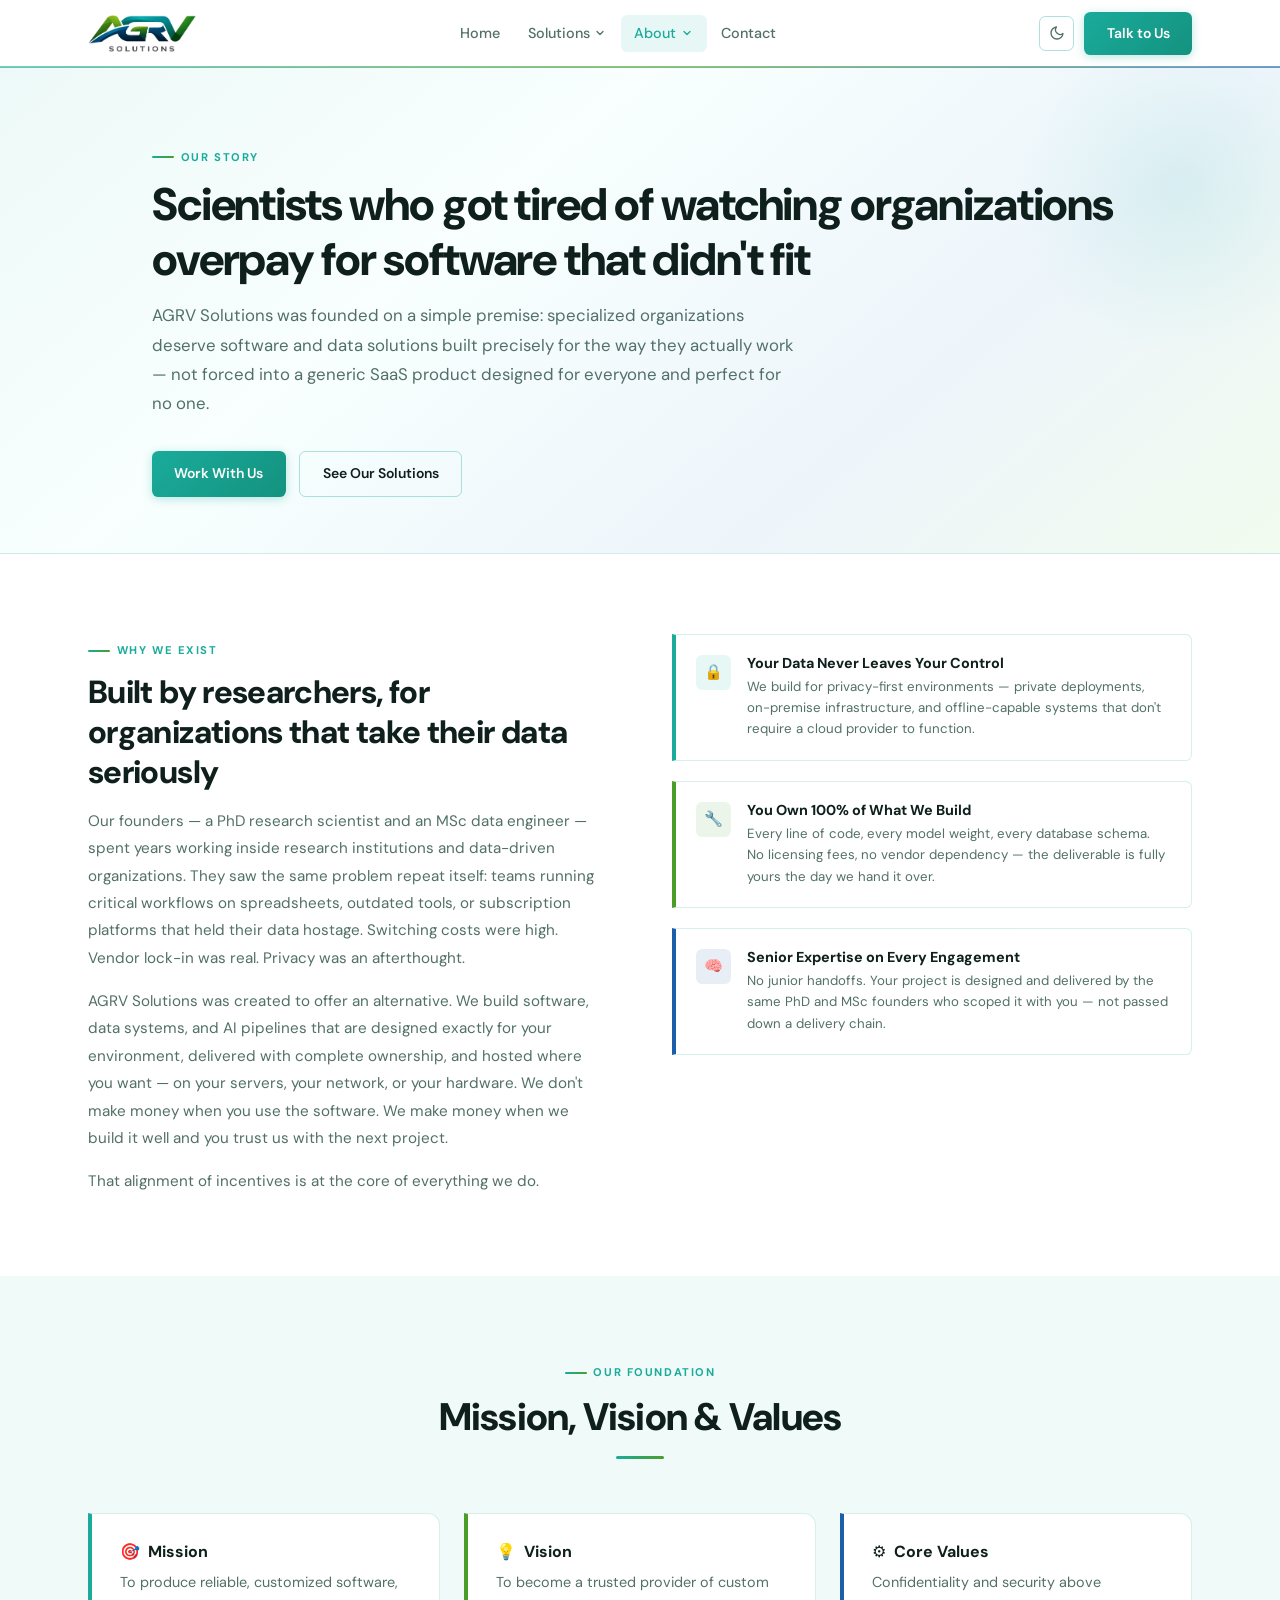
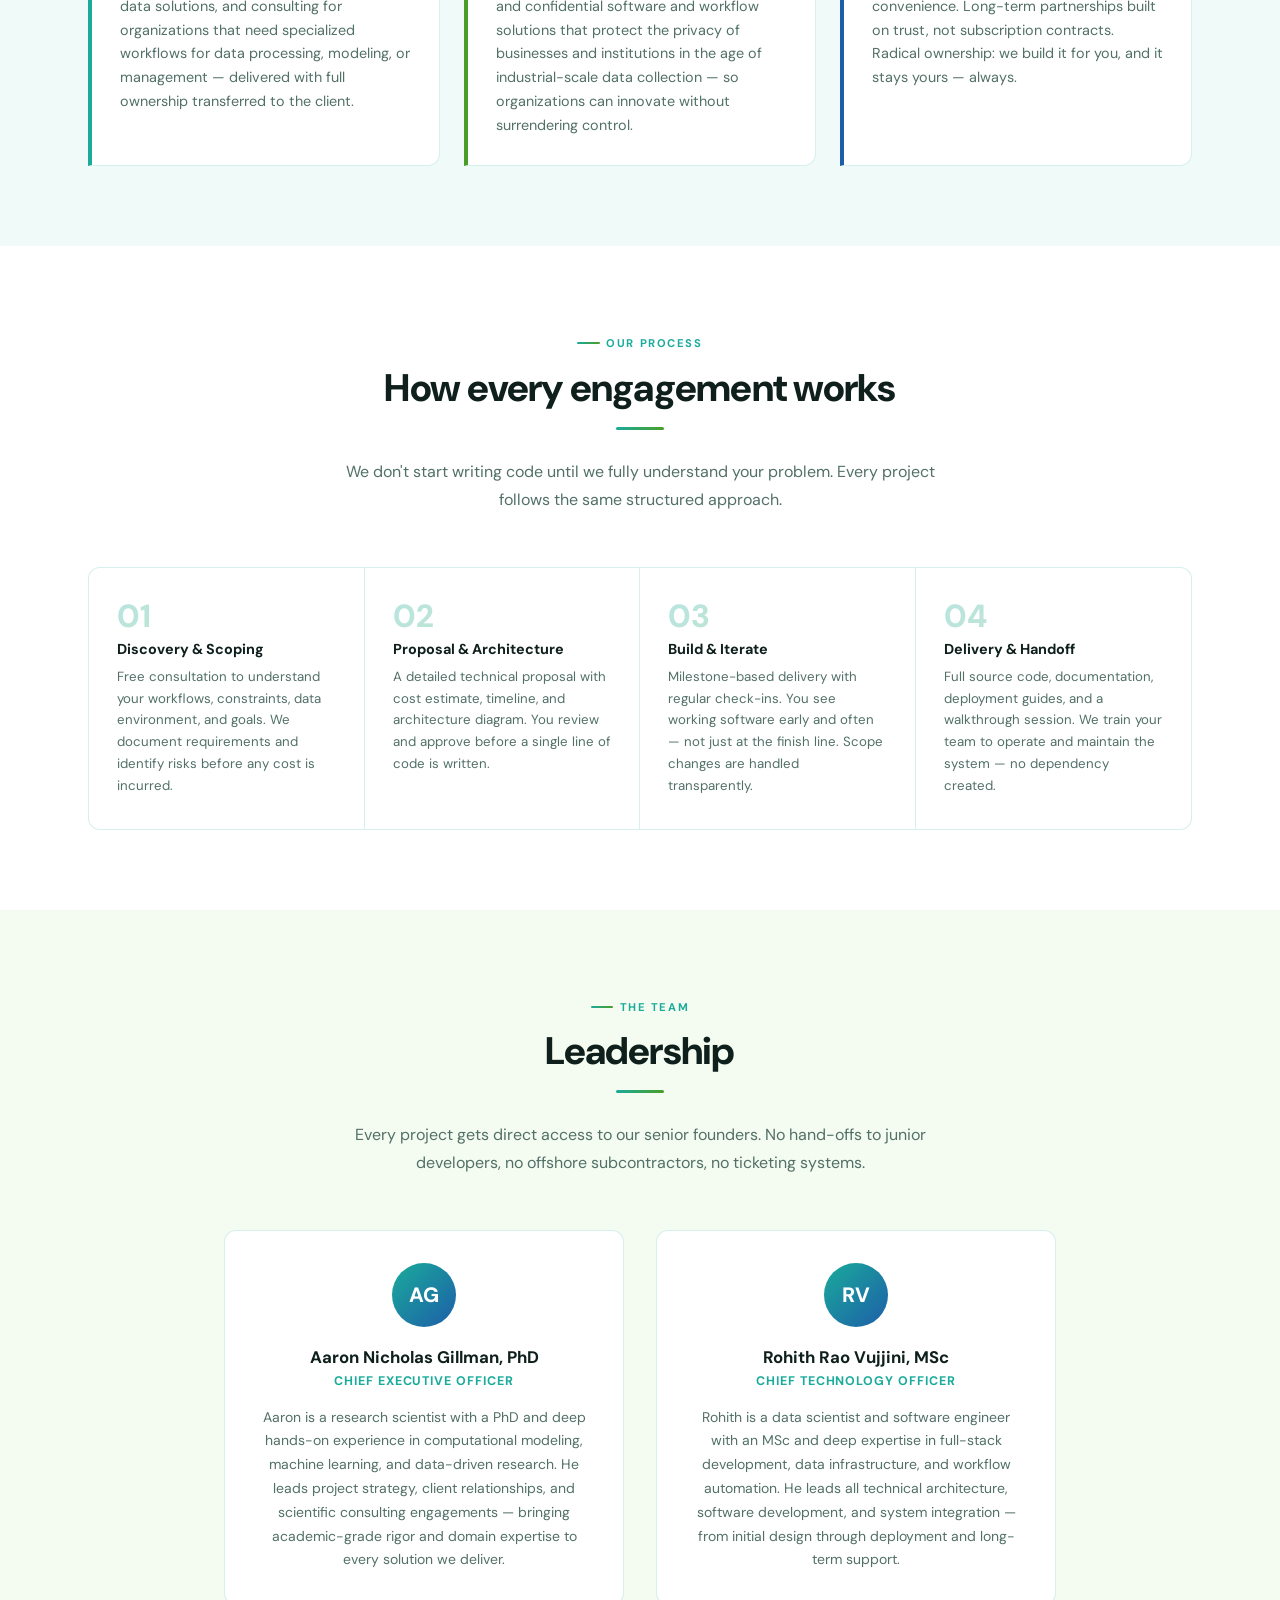
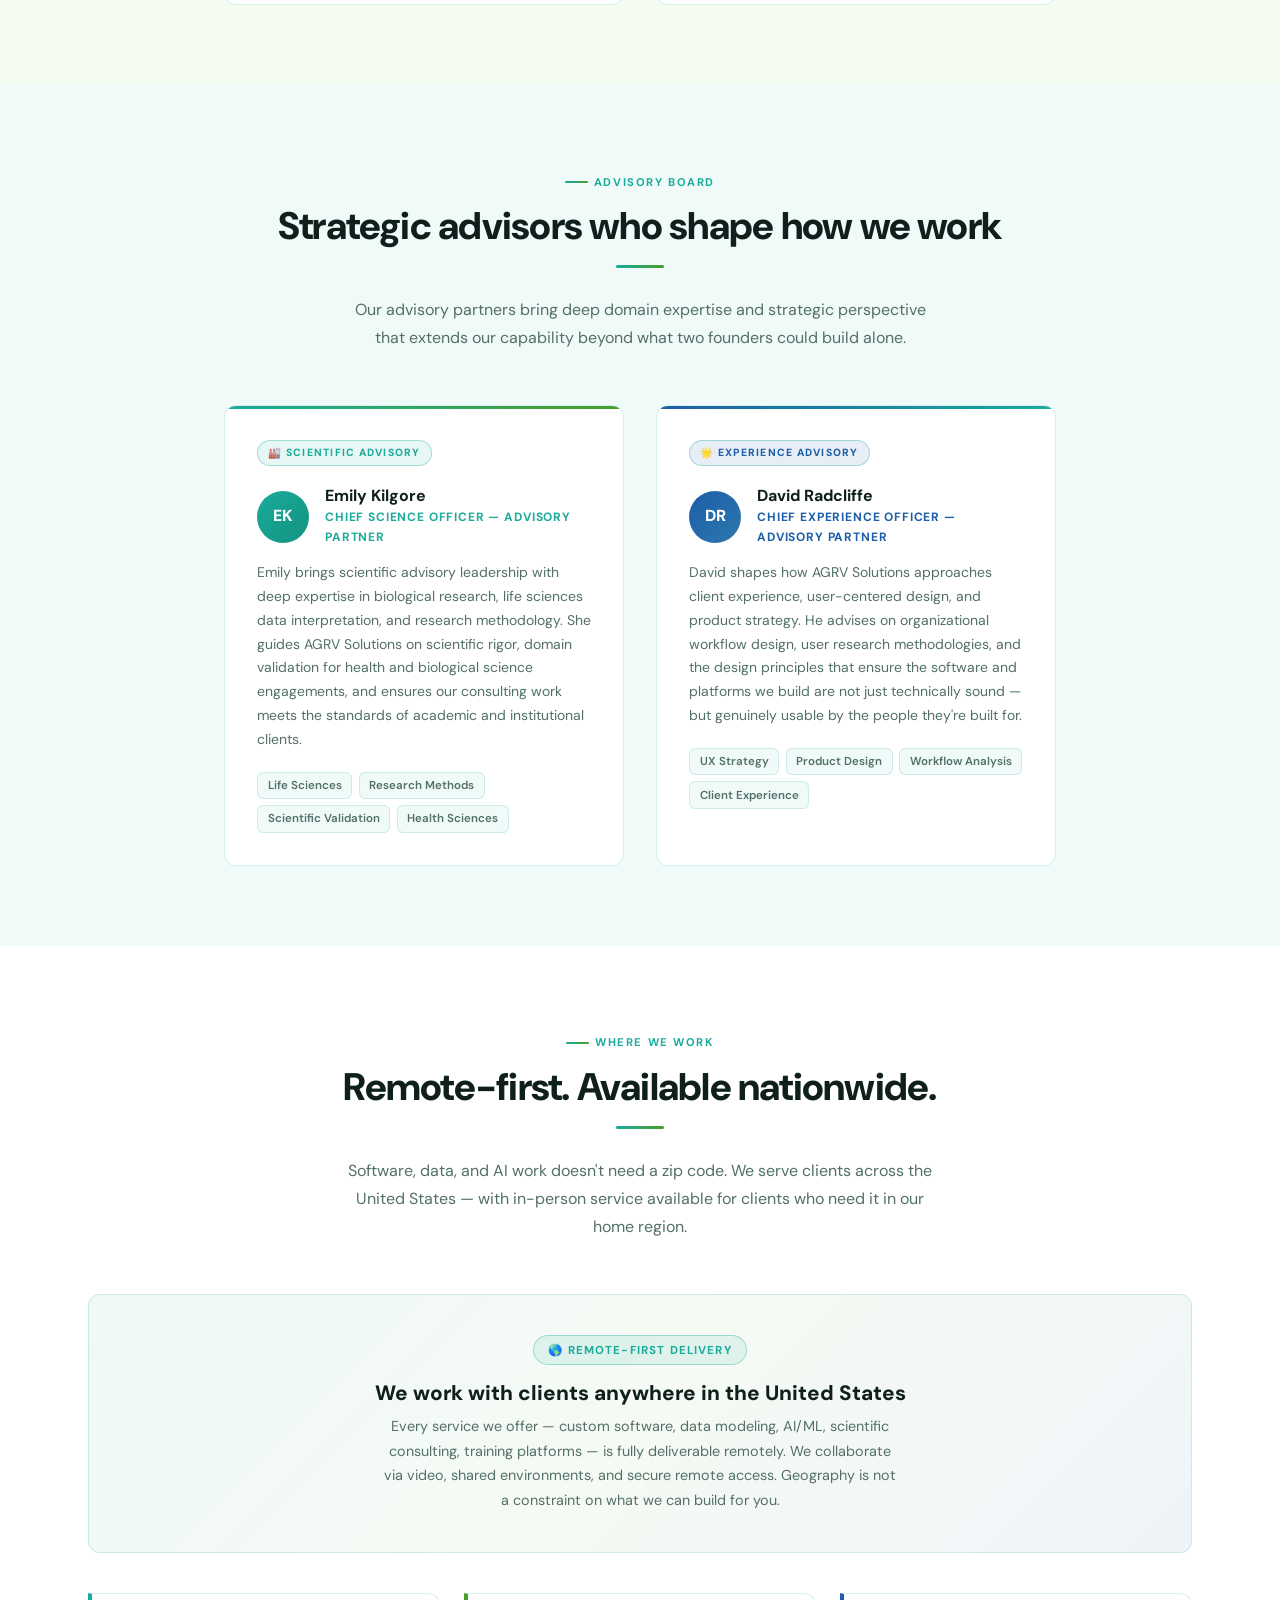
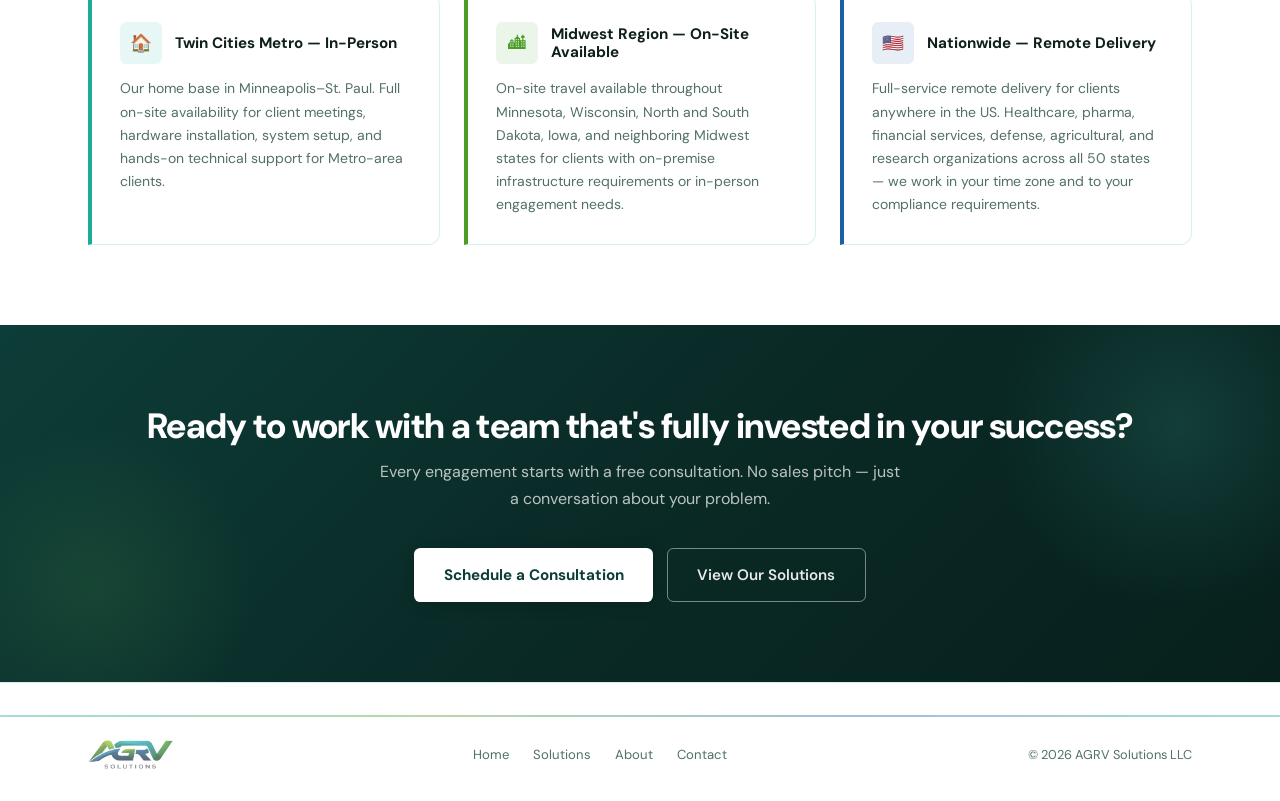
==== about.html @ 6112d377 "version 1.0" ====
<!DOCTYPE html>
<html lang="en">
<head>
  <meta charset="UTF-8">
  <meta name="viewport" content="width=device-width, initial-scale=1.0">
  <title>About — AGRV Solutions</title>
  <meta name="description" content="AGRV Solutions is a remote-first technology firm founded by a PhD scientist and MSc engineer, delivering custom software, data, and AI solutions to organizations nationwide.">
  <link rel="canonical" href="https://agrvsolutions.com/about.html">
  <link rel="icon" type="image/png" sizes="32x32" href="images/favicons/favicon-32.png">
  <link rel="icon" type="image/png" sizes="16x16" href="images/favicons/favicon-16.png">
  <link rel="apple-touch-icon" sizes="180x180" href="images/favicons/apple-touch-icon.png">
  <meta property="og:type" content="website">
  <meta property="og:title" content="About — AGRV Solutions">
  <meta property="og:description" content="Founded by two scientists in Minnesota, AGRV Solutions delivers custom, confidential software and data platforms.">
  <meta property="og:url" content="https://agrvsolutions.com/about.html">
  <meta property="og:image" content="https://agrvsolutions.com/images/logo.png">
  <link rel="stylesheet" href="styles.css">
  <link rel="preconnect" href="https://fonts.googleapis.com">
  <link rel="preconnect" href="https://fonts.gstatic.com" crossorigin>
  <link href="https://fonts.googleapis.com/css2?family=DM+Sans:ital,opsz,wght@0,9..40,400;0,9..40,600;0,9..40,700;0,9..40,800&display=swap" rel="stylesheet">
  <script>(function(){var t=localStorage.getItem('agrv-theme');if(t==='dark')document.documentElement.setAttribute('data-theme','dark');})();</script>
  <script async src="https://www.googletagmanager.com/gtag/js?id=G-RC9H5XK34E"></script>
  <script>window.dataLayer=window.dataLayer||[];function gtag(){dataLayer.push(arguments);}gtag('js',new Date());gtag('config','G-RC9H5XK34E');</script>
</head>
<body>
<div class="page-wrap">

  <nav class="site-nav">
    <div class="nav-inner">
      <a class="nav-logo" href="index.html"><img src="images/logo.png" alt="AGRV Solutions"></a>
      <ul class="nav-links" id="navLinks" role="list">
        <li><a href="index.html">Home</a></li>
        <li class="has-dropdown">
          <a href="services.html">Solutions <svg class="nav-chevron" viewBox="0 0 24 24"><polyline points="6 9 12 15 18 9"/></svg></a>
          <ul class="nav-dropdown" role="list">
            <li><a href="services/custom-software.html"><span class="dropdown-icon">&#128187;</span>Custom Software</a></li>
            <li><a href="services/data-modeling.html"><span class="dropdown-icon green">&#128202;</span>Data Modeling &amp; Analytics</a></li>
            <li><a href="services/data-infrastructure.html"><span class="dropdown-icon blue">&#128274;</span>Data Infrastructure</a></li>
            <li><a href="services/consulting.html"><span class="dropdown-icon">&#128172;</span>Scientific Consulting</a></li>
            <li><a href="services/ai-ml.html"><span class="dropdown-icon green">&#129302;</span>AI &amp; Machine Learning</a></li>
            <li><a href="services/training-platforms.html"><span class="dropdown-icon blue">&#127891;</span>Training &amp; Education Platforms</a></li>
            <li><a href="services/maintenance.html"><span class="dropdown-icon">&#128295;</span>Maintenance &amp; Support</a></li>
            <div class="nav-dropdown-divider"></div>
            <li><a href="services.html">&#8594; View all solutions</a></li>
          </ul>
        </li>
        <li class="has-dropdown">
          <a href="about.html" class="active">About <svg class="nav-chevron" viewBox="0 0 24 24"><polyline points="6 9 12 15 18 9"/></svg></a>
          <ul class="nav-dropdown" role="list">
            <li><a href="about.html#mission"><span class="dropdown-icon">&#127919;</span>Mission &amp; Values</a></li>
            <li><a href="about.html#team"><span class="dropdown-icon green">&#128101;</span>Our Team</a></li>
            <li><a href="about.html#service-area"><span class="dropdown-icon blue">&#127758;</span>Service Area</a></li>
          </ul>
        </li>
        <li><a href="contact.html">Contact</a></li>
      </ul>
      <div class="nav-right">
        <button class="theme-toggle" id="themeToggle" aria-label="Switch to dark mode">
          <svg class="icon-moon" viewBox="0 0 24 24"><path d="M21 12.79A9 9 0 1 1 11.21 3 7 7 0 0 0 21 12.79z"/></svg>
          <svg class="icon-sun" style="display:none" viewBox="0 0 24 24"><circle cx="12" cy="12" r="5"/><line x1="12" y1="1" x2="12" y2="3"/><line x1="12" y1="21" x2="12" y2="23"/><line x1="4.22" y1="4.22" x2="5.64" y2="5.64"/><line x1="18.36" y1="18.36" x2="19.78" y2="19.78"/><line x1="1" y1="12" x2="3" y2="12"/><line x1="21" y1="12" x2="23" y2="12"/><line x1="4.22" y1="19.78" x2="5.64" y2="18.36"/><line x1="18.36" y1="5.64" x2="19.78" y2="4.22"/></svg>
        </button>
        <a href="contact.html" class="btn btn-primary">Talk to Us</a>
      </div>
      <button class="nav-toggle" id="navToggle" aria-label="Open navigation" aria-expanded="false"><span></span><span></span><span></span></button>
    </div>
  </nav>

  <main>

    <!-- HERO -->
    <div class="page-hero">
      <div class="page-hero-inner">
        <span class="eyebrow">Our Story</span>
        <h1>Scientists who got tired of watching organizations overpay for software that didn't fit</h1>
        <p>AGRV Solutions was founded on a simple premise: specialized organizations deserve software and data solutions built precisely for the way they actually work — not forced into a generic SaaS product designed for everyone and perfect for no one.</p>
        <div class="page-hero-btns">
          <a href="contact.html" class="btn btn-primary">Work With Us</a>
          <a href="services.html" class="btn btn-ghost">See Our Solutions</a>
        </div>
      </div>
    </div>

    <!-- STORY + DIFFERENTIATORS -->
    <section id="mission">
      <div class="container">
        <div class="story-layout">
          <div class="story-text">
            <span class="eyebrow">Why We Exist</span>
            <h2>Built by researchers, for organizations that take their data seriously</h2>
            <p>Our founders — a PhD research scientist and an MSc data engineer — spent years working inside research institutions and data-driven organizations. They saw the same problem repeat itself: teams running critical workflows on spreadsheets, outdated tools, or subscription platforms that held their data hostage. Switching costs were high. Vendor lock-in was real. Privacy was an afterthought.</p>
            <p>AGRV Solutions was created to offer an alternative. We build software, data systems, and AI pipelines that are designed exactly for your environment, delivered with complete ownership, and hosted where you want — on your servers, your network, or your hardware. We don't make money when you use the software. We make money when we build it well and you trust us with the next project.</p>
            <p>That alignment of incentives is at the core of everything we do.</p>
          </div>
          <div class="story-pillars">
            <div class="story-pillar">
              <div class="story-pillar-icon">&#128274;</div>
              <div>
                <h4>Your Data Never Leaves Your Control</h4>
                <p>We build for privacy-first environments — private deployments, on-premise infrastructure, and offline-capable systems that don't require a cloud provider to function.</p>
              </div>
            </div>
            <div class="story-pillar">
              <div class="story-pillar-icon">&#128295;</div>
              <div>
                <h4>You Own 100% of What We Build</h4>
                <p>Every line of code, every model weight, every database schema. No licensing fees, no vendor dependency — the deliverable is fully yours the day we hand it over.</p>
              </div>
            </div>
            <div class="story-pillar">
              <div class="story-pillar-icon">&#129504;</div>
              <div>
                <h4>Senior Expertise on Every Engagement</h4>
                <p>No junior handoffs. Your project is designed and delivered by the same PhD and MSc founders who scoped it with you — not passed down a delivery chain.</p>
              </div>
            </div>
          </div>
        </div>
      </div>
    </section>

    <!-- MISSION / VISION / VALUES -->
    <section class="alt">
      <div class="container">
        <div class="text-center">
          <span class="eyebrow">Our Foundation</span>
          <h2 class="section-title">Mission, Vision &amp; Values</h2>
          <div class="divider"></div>
          <br>
        </div>
        <div class="values-grid">
          <div class="value-block">
            <h3>&#127919;&nbsp; Mission</h3>
            <p>To produce reliable, customized software, data solutions, and consulting for organizations that need specialized workflows for data processing, modeling, or management — delivered with full ownership transferred to the client.</p>
          </div>
          <div class="value-block">
            <h3>&#128161;&nbsp; Vision</h3>
            <p>To become a trusted provider of custom and confidential software and workflow solutions that protect the privacy of businesses and institutions in the age of industrial-scale data collection — so organizations can innovate without surrendering control.</p>
          </div>
          <div class="value-block">
            <h3>&#9881;&#65039;&nbsp; Core Values</h3>
            <p>Confidentiality and security above convenience. Long-term partnerships built on trust, not subscription contracts. Radical ownership: we build it for you, and it stays yours — always.</p>
          </div>
        </div>
      </div>
    </section>

    <!-- HOW WE WORK -->
    <section>
      <div class="container">
        <div class="text-center">
          <span class="eyebrow">Our Process</span>
          <h2 class="section-title">How every engagement works</h2>
          <div class="divider"></div>
          <p class="section-sub">We don't start writing code until we fully understand your problem. Every project follows the same structured approach.</p>
        </div>
        <br><br>
        <div style="background:var(--bg-card); border:1.5px solid var(--border); border-radius:var(--radius); overflow:hidden;">
          <div class="approach-grid">
            <div class="approach-step">
              <div class="approach-num">01</div>
              <h4>Discovery &amp; Scoping</h4>
              <p>Free consultation to understand your workflows, constraints, data environment, and goals. We document requirements and identify risks before any cost is incurred.</p>
            </div>
            <div class="approach-step">
              <div class="approach-num">02</div>
              <h4>Proposal &amp; Architecture</h4>
              <p>A detailed technical proposal with cost estimate, timeline, and architecture diagram. You review and approve before a single line of code is written.</p>
            </div>
            <div class="approach-step">
              <div class="approach-num">03</div>
              <h4>Build &amp; Iterate</h4>
              <p>Milestone-based delivery with regular check-ins. You see working software early and often — not just at the finish line. Scope changes are handled transparently.</p>
            </div>
            <div class="approach-step">
              <div class="approach-num">04</div>
              <h4>Delivery &amp; Handoff</h4>
              <p>Full source code, documentation, deployment guides, and a walkthrough session. We train your team to operate and maintain the system — no dependency created.</p>
            </div>
          </div>
        </div>
      </div>
    </section>

    <!-- LEADERSHIP TEAM -->
    <section class="alt2" id="team">
      <div class="container text-center">
        <span class="eyebrow">The Team</span>
        <h2 class="section-title">Leadership</h2>
        <div class="divider"></div>
        <p class="section-sub">Every project gets direct access to our senior founders. No hand-offs to junior developers, no offshore subcontractors, no ticketing systems.</p>
        <br><br>
        <div class="team-grid">
          <div class="team-card">
            <div class="team-initials">AG</div>
            <h3>Aaron Nicholas Gillman, PhD</h3>
            <div class="team-role">Chief Executive Officer</div>
            <p>Aaron is a research scientist with a PhD and deep hands-on experience in computational modeling, machine learning, and data-driven research. He leads project strategy, client relationships, and scientific consulting engagements — bringing academic-grade rigor and domain expertise to every solution we deliver.</p>
          </div>
          <div class="team-card">
            <div class="team-initials">RV</div>
            <h3>Rohith Rao Vujjini, MSc</h3>
            <div class="team-role">Chief Technology Officer</div>
            <p>Rohith is a data scientist and software engineer with an MSc and deep expertise in full-stack development, data infrastructure, and workflow automation. He leads all technical architecture, software development, and system integration — from initial design through deployment and long-term support.</p>
          </div>
        </div>
      </div>
    </section>

    <!-- ADVISORY BOARD -->
    <section class="alt">
      <div class="container">
        <div class="text-center">
          <span class="eyebrow">Advisory Board</span>
          <h2 class="section-title">Strategic advisors who shape how we work</h2>
          <div class="divider"></div>
          <p class="section-sub">Our advisory partners bring deep domain expertise and strategic perspective that extends our capability beyond what two founders could build alone.</p>
        </div>
        <br><br>
        <div class="advisory-grid">

          <div class="advisory-card">
            <div class="advisory-badge">&#127981; Scientific Advisory</div>
            <div class="advisory-header">
              <div class="advisory-initials">EK</div>
              <div>
                <h3>Emily Kilgore</h3>
                <div class="advisory-role">Chief Science Officer &mdash; Advisory Partner</div>
              </div>
            </div>
            <p>Emily brings scientific advisory leadership with deep expertise in biological research, life sciences data interpretation, and research methodology. She guides AGRV Solutions on scientific rigor, domain validation for health and biological science engagements, and ensures our consulting work meets the standards of academic and institutional clients.</p>
            <div class="advisory-expertise">
              <span class="expertise-tag">Life Sciences</span>
              <span class="expertise-tag">Research Methods</span>
              <span class="expertise-tag">Scientific Validation</span>
              <span class="expertise-tag">Health Sciences</span>
            </div>
          </div>

          <div class="advisory-card">
            <div class="advisory-badge">&#127775; Experience Advisory</div>
            <div class="advisory-header">
              <div class="advisory-initials">DR</div>
              <div>
                <h3>David Radcliffe</h3>
                <div class="advisory-role">Chief Experience Officer &mdash; Advisory Partner</div>
              </div>
            </div>
            <p>David shapes how AGRV Solutions approaches client experience, user-centered design, and product strategy. He advises on organizational workflow design, user research methodologies, and the design principles that ensure the software and platforms we build are not just technically sound — but genuinely usable by the people they're built for.</p>
            <div class="advisory-expertise">
              <span class="expertise-tag">UX Strategy</span>
              <span class="expertise-tag">Product Design</span>
              <span class="expertise-tag">Workflow Analysis</span>
              <span class="expertise-tag">Client Experience</span>
            </div>
          </div>

        </div>
      </div>
    </section>

    <!-- SERVICE AREA -->
    <section id="service-area">
      <div class="container">
        <div class="text-center">
          <span class="eyebrow">Where We Work</span>
          <h2 class="section-title">Remote-first. Available nationwide.</h2>
          <div class="divider"></div>
          <p class="section-sub">Software, data, and AI work doesn't need a zip code. We serve clients across the United States — with in-person service available for clients who need it in our home region.</p>
        </div>
        <br><br>

        <div class="service-area-hero">
          <div class="service-area-badge">&#127758; Remote-First Delivery</div>
          <h3>We work with clients anywhere in the United States</h3>
          <p>Every service we offer — custom software, data modeling, AI/ML, scientific consulting, training platforms — is fully deliverable remotely. We collaborate via video, shared environments, and secure remote access. Geography is not a constraint on what we can build for you.</p>
        </div>

        <div class="audience-grid">
          <div class="audience-card">
            <div class="audience-card-header">
              <div class="audience-icon">&#127968;</div>
              <h3>Twin Cities Metro — In-Person</h3>
            </div>
            <p>Our home base in Minneapolis–St. Paul. Full on-site availability for client meetings, hardware installation, system setup, and hands-on technical support for Metro-area clients.</p>
          </div>
          <div class="audience-card">
            <div class="audience-card-header">
              <div class="audience-icon">&#127961;</div>
              <h3>Midwest Region — On-Site Available</h3>
            </div>
            <p>On-site travel available throughout Minnesota, Wisconsin, North and South Dakota, Iowa, and neighboring Midwest states for clients with on-premise infrastructure requirements or in-person engagement needs.</p>
          </div>
          <div class="audience-card">
            <div class="audience-card-header">
              <div class="audience-icon">&#127482;&#127480;</div>
              <h3>Nationwide — Remote Delivery</h3>
            </div>
            <p>Full-service remote delivery for clients anywhere in the US. Healthcare, pharma, financial services, defense, agricultural, and research organizations across all 50 states — we work in your time zone and to your compliance requirements.</p>
          </div>
        </div>
      </div>
    </section>

    <!-- CTA -->
    <div class="cta-banner">
      <div class="container" style="position:relative">
        <h2>Ready to work with a team that's fully invested in your success?</h2>
        <p>Every engagement starts with a free consultation. No sales pitch — just a conversation about your problem.</p>
        <div style="display:flex;gap:0.85rem;justify-content:center;flex-wrap:wrap;">
          <a href="contact.html" class="btn btn-white btn-lg">Schedule a Consultation</a>
          <a href="services.html" class="btn btn-outline-white btn-lg">View Our Solutions</a>
        </div>
      </div>
    </div>

  </main>

  <footer class="site-footer">
    <div class="footer-inner">
      <img src="images/logo.png" alt="AGRV Solutions" class="footer-logo">
      <ul class="footer-links" role="list">
        <li><a href="index.html">Home</a></li>
        <li><a href="services.html">Solutions</a></li>
        <li><a href="about.html">About</a></li>
        <li><a href="contact.html">Contact</a></li>
      </ul>
      <span class="footer-copy">&copy; <span id="year"></span> AGRV Solutions LLC</span>
    </div>
  </footer>

</div>
<script src="shared.js"></script>
</body>
</html>
---- styles.css ----
/* =============================================================
   AGRV Solutions — Design System
   Light mode: color-forward using logo palette
   Dark mode: via [data-theme="dark"]
   ============================================================= */

*, *::before, *::after { box-sizing: border-box; }

/* ----- Themes ------------------------------------------------ */

:root {
  /* Core palette */
  --teal:         #1aab9b;
  --teal-mid:     #14927f;
  --green:        #4a9e28;
  --blue:         #1d5ea8;
  --blue-mid:     #2d77ae;

  /* Light mode surfaces */
  --bg:           #ffffff;
  --bg-card:      #ffffff;
  --bg-section:   #f0faf9;        /* light teal tint */
  --bg-section-2: #f4fbf0;        /* light green tint */
  --bg-hero:      linear-gradient(140deg, #edf9f8 0%, #f8fffe 35%, #edf5fb 70%, #f2fbee 100%);
  --border:       rgba(26, 171, 155, 0.18);
  --border-strong:rgba(26, 171, 155, 0.35);
  --text:         #0e1f1c;
  --text-secondary:#2d4a46;
  --muted:        #527068;
  --nav-bg:       rgba(255,255,255,0.95);
  --shadow-sm:    0 1px 4px rgba(26,171,155,0.10);
  --shadow:       0 4px 20px rgba(26,171,155,0.12);
  --shadow-lg:    0 8px 40px rgba(26,171,155,0.15);
  --teal-light:   rgba(26,171,155,0.10);
  --green-light:  rgba(74,158,40,0.10);
  --blue-light:   rgba(29,94,168,0.10);

  /* Typography */
  --font-sans:    "DM Sans", system-ui, sans-serif;
  --radius:       0.75rem;
  --radius-sm:    0.4rem;
  --max-w:        72rem;
  --nav-h:        4.25rem;
}

[data-theme="dark"] {
  --bg:           #0a0f14;
  --bg-card:      #111822;
  --bg-section:   #0d1520;
  --bg-section-2: #0b1a12;
  --bg-hero:      #0a0f14;
  --border:       rgba(78,205,196,0.13);
  --border-strong:rgba(78,205,196,0.28);
  --text:         #e8e6e3;
  --text-secondary:#b0aca8;
  --muted:        #8a8a8a;
  --nav-bg:       rgba(10,15,20,0.94);
  --shadow-sm:    0 1px 4px rgba(0,0,0,0.4);
  --shadow:       0 4px 20px rgba(0,0,0,0.45);
  --shadow-lg:    0 8px 40px rgba(0,0,0,0.55);
  --teal:         #4ECDC4;
  --teal-mid:     #3bbab1;
  --green:        #7ED957;
  --blue:         #4a9fd4;
  --blue-mid:     #2D77AE;
  --teal-light:   rgba(78,205,196,0.10);
  --green-light:  rgba(126,217,87,0.08);
  --blue-light:   rgba(45,119,174,0.12);
}

/* ----- Base -------------------------------------------------- */

html { font-size: 16px; -webkit-font-smoothing: antialiased; scroll-behavior: smooth; }

body {
  margin: 0;
  background: var(--bg);
  color: var(--text);
  font-family: var(--font-sans);
  line-height: 1.65;
  transition: background 0.25s, color 0.25s;
}

img { display: block; max-width: 100%; }
a   { color: var(--teal); text-decoration: none; transition: color 0.15s; }
a:hover { text-decoration: underline; }
h1,h2,h3,h4 { line-height: 1.2; margin: 0; color: var(--text); }

/* ----- Layout ------------------------------------------------ */

.page-wrap { min-height: 100vh; display: flex; flex-direction: column; }
main { flex: 1; }
.container { max-width: var(--max-w); margin: 0 auto; padding: 0 1.5rem; }
section { padding: 5rem 0; }
section.alt { background: var(--bg-section); }
section.alt2 { background: var(--bg-section-2); }
.text-center { text-align: center; }

/* ----- Typography -------------------------------------------- */

.eyebrow {
  display: inline-flex;
  align-items: center;
  gap: 0.4rem;
  font-size: 0.7rem;
  font-weight: 700;
  letter-spacing: 0.14em;
  text-transform: uppercase;
  color: var(--teal);
  margin-bottom: 0.75rem;
}

.eyebrow::before {
  content: '';
  display: inline-block;
  width: 1.4rem;
  height: 2px;
  background: linear-gradient(90deg, var(--teal), var(--green));
  border-radius: 2px;
  flex-shrink: 0;
}

.section-title {
  font-size: clamp(1.65rem, 3.2vw, 2.4rem);
  font-weight: 800;
  margin-bottom: 1rem;
  letter-spacing: -0.02em;
}

/* Gradient text for headings in light mode */
.section-title-gradient {
  background: linear-gradient(135deg, var(--text) 30%, var(--teal));
  -webkit-background-clip: text;
  -webkit-text-fill-color: transparent;
  background-clip: text;
}

[data-theme="dark"] .section-title-gradient {
  background: linear-gradient(135deg, var(--text) 30%, var(--teal));
  -webkit-background-clip: text;
  -webkit-text-fill-color: transparent;
  background-clip: text;
}

.section-sub {
  font-size: 1rem;
  color: var(--muted);
  max-width: 54ch;
  margin: 0 auto;
  line-height: 1.75;
}

.divider {
  width: 3rem;
  height: 3px;
  background: linear-gradient(90deg, var(--teal), var(--green));
  border-radius: 2px;
  margin: 1rem auto 1.75rem;
}
.divider.left { margin-left: 0; }

/* ----- Navigation -------------------------------------------- */

.site-nav {
  position: sticky;
  top: 0;
  z-index: 200;
  height: var(--nav-h);
  background: var(--nav-bg);
  backdrop-filter: blur(16px);
  -webkit-backdrop-filter: blur(16px);
  border-bottom: 1px solid var(--border);
  transition: background 0.25s;
}

/* Light-mode nav gets a thin gradient accent line at bottom */
.site-nav::after {
  content: '';
  position: absolute;
  bottom: -1px;
  left: 0; right: 0;
  height: 2px;
  background: linear-gradient(90deg, var(--teal), var(--green), var(--blue));
  opacity: 0.6;
}

[data-theme="dark"] .site-nav::after { opacity: 0.25; }

.nav-inner {
  max-width: var(--max-w);
  height: 100%;
  margin: 0 auto;
  padding: 0 1.5rem;
  display: flex;
  align-items: center;
  gap: 1.25rem;
  position: relative;
}

.nav-logo { display: flex; align-items: center; flex-shrink: 0; }
.nav-logo img { height: 2.3rem; width: auto; }

/* Nav links list */
.nav-links {
  display: flex;
  align-items: center;
  gap: 0.05rem;
  list-style: none;
  margin: 0 auto;
  padding: 0;
  position: relative;
}

.nav-links > li { position: relative; }

.nav-links > li > a {
  display: flex;
  align-items: center;
  gap: 0.3rem;
  padding: 0.4rem 0.85rem;
  font-size: 0.9rem;
  font-weight: 500;
  color: var(--muted);
  border-radius: var(--radius-sm);
  transition: color 0.15s, background 0.15s;
  cursor: pointer;
}

.nav-links > li > a:hover,
.nav-links > li > a.active { color: var(--text); background: var(--teal-light); text-decoration: none; }
.nav-links > li > a.active { color: var(--teal); }

/* Dropdown chevron */
.nav-chevron {
  width: 0.75rem;
  height: 0.75rem;
  stroke: currentColor;
  fill: none;
  stroke-width: 2.5;
  stroke-linecap: round;
  stroke-linejoin: round;
  transition: transform 0.2s;
  flex-shrink: 0;
}

.nav-links > li.open > a .nav-chevron { transform: rotate(180deg); }

/* Dropdown menu */
.nav-dropdown {
  position: absolute;
  top: calc(100% + 0.5rem);
  left: 0;
  min-width: 220px;
  background: var(--bg);
  border: 1px solid var(--border);
  border-radius: var(--radius);
  box-shadow: var(--shadow-lg);
  padding: 0.5rem;
  list-style: none;
  margin: 0;
  opacity: 0;
  pointer-events: none;
  transform: translateY(-6px);
  transition: opacity 0.18s, transform 0.18s;
  z-index: 300;
}

.nav-links > li.open > .nav-dropdown {
  opacity: 1;
  pointer-events: auto;
  transform: translateY(0);
}

.nav-dropdown li a {
  display: flex;
  align-items: center;
  gap: 0.6rem;
  padding: 0.55rem 0.85rem;
  font-size: 0.85rem;
  font-weight: 500;
  color: var(--text-secondary);
  border-radius: var(--radius-sm);
  transition: background 0.12s, color 0.12s;
  text-decoration: none;
}

.nav-dropdown li a:hover { background: var(--teal-light); color: var(--teal); }

.nav-dropdown .dropdown-icon {
  width: 1.6rem;
  height: 1.6rem;
  border-radius: 0.3rem;
  background: var(--teal-light);
  color: var(--teal);
  display: flex;
  align-items: center;
  justify-content: center;
  font-size: 0.75rem;
  flex-shrink: 0;
}

.nav-dropdown .dropdown-icon.green { background: var(--green-light); color: var(--green); }
.nav-dropdown .dropdown-icon.blue  { background: var(--blue-light);  color: var(--blue);  }

/* Dropdown divider */
.nav-dropdown-divider {
  height: 1px;
  background: var(--border);
  margin: 0.35rem 0.5rem;
}

/* Nav right */
.nav-right {
  display: flex;
  align-items: center;
  gap: 0.65rem;
  flex-shrink: 0;
}

/* Theme toggle */
.theme-toggle {
  background: none;
  border: 1.5px solid var(--border-strong);
  border-radius: var(--radius-sm);
  width: 2.15rem;
  height: 2.15rem;
  display: flex;
  align-items: center;
  justify-content: center;
  cursor: pointer;
  color: var(--muted);
  transition: background 0.15s, color 0.15s, border-color 0.15s;
  flex-shrink: 0;
}

.theme-toggle:hover { background: var(--teal-light); color: var(--teal); border-color: var(--teal); }
.theme-toggle svg { width: 1rem; height: 1rem; stroke: currentColor; fill: none; stroke-width: 2; stroke-linecap: round; stroke-linejoin: round; }

/* Hamburger */
.nav-toggle {
  display: none;
  flex-direction: column;
  justify-content: center;
  gap: 5px;
  background: none;
  border: none;
  cursor: pointer;
  padding: 0.4rem;
  margin-left: auto;
}

.nav-toggle span {
  display: block;
  width: 20px;
  height: 2px;
  background: var(--text);
  border-radius: 2px;
  transition: transform 0.25s, opacity 0.25s;
}

@media (max-width: 820px) {
  .nav-toggle { display: flex; }
  .nav-right .btn { display: none; }

  .nav-links {
    display: none;
    position: absolute;
    top: var(--nav-h);
    left: 0; right: 0;
    flex-direction: column;
    align-items: stretch;
    background: var(--bg);
    border-bottom: 1px solid var(--border);
    padding: 0.75rem 1.25rem 1rem;
    gap: 0;
    margin: 0;
    box-shadow: var(--shadow-lg);
    max-height: 80vh;
    overflow-y: auto;
  }

  .nav-links.open { display: flex; }
  .nav-links > li > a { font-size: 0.95rem; padding: 0.65rem 0.5rem; border-radius: 0; border-bottom: 1px solid var(--border); }
  .nav-links > li:last-child > a { border-bottom: none; }

  /* Mobile dropdowns expand inline */
  .nav-dropdown {
    position: static;
    opacity: 1;
    pointer-events: auto;
    transform: none;
    box-shadow: none;
    border: none;
    border-radius: 0;
    background: var(--bg-section);
    padding: 0.25rem 0 0.5rem 1rem;
    display: none;
  }

  .nav-links > li.open > .nav-dropdown { display: block; }
  .nav-dropdown li a { font-size: 0.85rem; padding: 0.5rem 0.5rem; }
  .nav-right { gap: 0.5rem; }
}

/* ----- Buttons ----------------------------------------------- */

.btn {
  display: inline-flex;
  align-items: center;
  gap: 0.4rem;
  padding: 0.65rem 1.4rem;
  border-radius: var(--radius-sm);
  font-size: 0.875rem;
  font-weight: 600;
  font-family: var(--font-sans);
  cursor: pointer;
  transition: opacity 0.2s, transform 0.15s, box-shadow 0.2s;
  border: none;
  text-align: center;
  text-decoration: none;
}

.btn:hover { transform: translateY(-1px); text-decoration: none; }
.btn:active { transform: translateY(0); }

.btn-primary {
  background: linear-gradient(135deg, var(--teal), var(--teal-mid));
  color: #fff;
  box-shadow: 0 2px 10px rgba(26,171,155,0.3);
}
[data-theme="dark"] .btn-primary { color: #0a0f14; box-shadow: 0 2px 10px rgba(78,205,196,0.2); }
.btn-primary:hover { box-shadow: 0 4px 16px rgba(26,171,155,0.4); }

.btn-outline { background: transparent; color: var(--teal); border: 1.5px solid var(--teal); }
.btn-outline:hover { background: var(--teal-light); }

.btn-ghost { background: transparent; color: var(--text); border: 1.5px solid var(--border-strong); }
.btn-ghost:hover { background: var(--bg-section); border-color: var(--teal); }

.btn-lg { padding: 0.85rem 1.85rem; font-size: 0.95rem; }

/* ----- Hero V2 (split layout) ------------------------------- */

.hero-v2 {
  padding: 5.5rem 0 4.5rem;
  background: var(--bg-hero);
  position: relative;
  overflow: hidden;
}

/* Large radial accent blobs */
.hero-v2::before {
  content: '';
  position: absolute;
  top: -160px; right: -100px;
  width: 600px; height: 600px;
  background: radial-gradient(circle, rgba(26,171,155,0.10) 0%, transparent 60%);
  pointer-events: none;
}

.hero-v2::after {
  content: '';
  position: absolute;
  bottom: -100px; left: -80px;
  width: 500px; height: 500px;
  background: radial-gradient(circle, rgba(74,158,40,0.08) 0%, transparent 60%);
  pointer-events: none;
}

[data-theme="dark"] .hero-v2::before { background: radial-gradient(circle, rgba(78,205,196,0.12) 0%, transparent 60%); }
[data-theme="dark"] .hero-v2::after  { background: radial-gradient(circle, rgba(126,217,87,0.08) 0%, transparent 60%); }

.hero-v2-inner {
  max-width: var(--max-w);
  margin: 0 auto;
  padding: 0 1.5rem;
  display: grid;
  grid-template-columns: 1fr 1fr;
  gap: 4rem;
  align-items: center;
  position: relative;
}

@media (max-width: 900px) {
  .hero-v2-inner { grid-template-columns: 1fr; gap: 3rem; }
}

/* Left text */
.hero-v2-text { display: flex; flex-direction: column; align-items: flex-start; }

.hero-eyebrow {
  display: inline-flex;
  align-items: center;
  gap: 0.5rem;
  background: linear-gradient(135deg, rgba(26,171,155,0.12), rgba(74,158,40,0.08));
  color: var(--teal);
  border: 1px solid var(--border-strong);
  border-radius: 999px;
  padding: 0.32rem 1rem;
  font-size: 0.74rem;
  font-weight: 700;
  letter-spacing: 0.09em;
  text-transform: uppercase;
  margin-bottom: 1.5rem;
}

.hero-headline {
  font-size: clamp(2rem, 4.5vw, 3.4rem);
  font-weight: 800;
  letter-spacing: -0.03em;
  margin-bottom: 1.25rem;
  line-height: 1.1;
  text-align: left;
}

.hero-headline-gradient {
  background: linear-gradient(135deg, var(--teal) 0%, var(--green) 100%);
  -webkit-background-clip: text;
  -webkit-text-fill-color: transparent;
  background-clip: text;
  display: block;
}

.hero-sub {
  font-size: 1.05rem;
  color: var(--muted);
  max-width: 48ch;
  margin: 0 0 2.25rem;
  line-height: 1.75;
}

.hero-btns { display: flex; gap: 0.85rem; flex-wrap: wrap; }

/* Proof row below buttons */
.hero-proof-row {
  display: flex;
  align-items: center;
  gap: 1.5rem;
  margin-top: 2rem;
  padding-top: 1.75rem;
  border-top: 1px solid var(--border);
  flex-wrap: wrap;
}

.hero-proof-item {
  display: flex;
  flex-direction: column;
  gap: 0.15rem;
}

.hero-proof-num {
  font-size: 1.35rem;
  font-weight: 800;
  background: linear-gradient(135deg, var(--teal), var(--green));
  -webkit-background-clip: text;
  -webkit-text-fill-color: transparent;
  background-clip: text;
  line-height: 1;
}

.hero-proof-label { font-size: 0.72rem; color: var(--muted); font-weight: 500; white-space: nowrap; }

/* Right mockup card */
.hero-v2-visual { display: flex; justify-content: flex-end; position: relative; }

@media (max-width: 900px) { .hero-v2-visual { justify-content: center; } }

.hero-mockup {
  width: 100%;
  max-width: 400px;
  background: #0c1824;
  border: 1px solid rgba(78,205,196,0.2);
  border-radius: 1rem;
  box-shadow: 0 32px 64px rgba(0,0,0,0.35), 0 0 0 1px rgba(78,205,196,0.06), inset 0 1px 0 rgba(255,255,255,0.05);
  overflow: hidden;
  transform: perspective(1200px) rotateY(-6deg) rotateX(3deg);
  transition: transform 0.5s ease;
}

.hero-mockup:hover {
  transform: perspective(1200px) rotateY(-2deg) rotateX(1deg);
}

.mockup-chrome {
  display: flex;
  align-items: center;
  gap: 0.75rem;
  padding: 0.75rem 1rem;
  background: rgba(255,255,255,0.04);
  border-bottom: 1px solid rgba(255,255,255,0.07);
}

.mockup-dots { display: flex; gap: 5px; }
.mockup-dots span {
  width: 10px; height: 10px;
  border-radius: 50%;
  background: rgba(255,255,255,0.15);
}
.mockup-dots span:nth-child(1) { background: #ff5f57; }
.mockup-dots span:nth-child(2) { background: #ffbd2e; }
.mockup-dots span:nth-child(3) { background: #28c840; }

.mockup-chrome-title {
  font-size: 0.72rem;
  color: rgba(255,255,255,0.45);
  font-weight: 500;
  letter-spacing: 0.04em;
}

.mockup-live {
  margin-left: auto;
  display: flex;
  align-items: center;
  gap: 0.3rem;
  font-size: 0.65rem;
  font-weight: 700;
  color: #4ecdc4;
  letter-spacing: 0.08em;
  text-transform: uppercase;
}

.mockup-live-dot {
  width: 6px; height: 6px;
  border-radius: 50%;
  background: #4ecdc4;
  animation: pulse-dot 2s ease-in-out infinite;
}

@keyframes pulse-dot {
  0%, 100% { opacity: 1; transform: scale(1); }
  50% { opacity: 0.5; transform: scale(0.8); }
}

.mockup-body { padding: 1rem 1rem 0.75rem; }

.mockup-section-label {
  font-size: 0.6rem;
  font-weight: 700;
  letter-spacing: 0.12em;
  text-transform: uppercase;
  color: rgba(255,255,255,0.3);
  margin-bottom: 0.6rem;
}

.mockup-metric { margin-bottom: 0.85rem; }

.mockup-metric-header {
  display: flex;
  justify-content: space-between;
  align-items: baseline;
  margin-bottom: 0.35rem;
}

.mockup-metric-label { font-size: 0.75rem; color: rgba(255,255,255,0.55); font-weight: 500; }
.mockup-metric-value { font-size: 0.88rem; color: rgba(255,255,255,0.9); font-weight: 700; }

.mockup-bar-track {
  height: 5px;
  background: rgba(255,255,255,0.07);
  border-radius: 99px;
  overflow: hidden;
}

.mockup-bar-fill {
  height: 100%;
  border-radius: 99px;
  background: linear-gradient(90deg, #1aab9b, #4ecdc4);
}

.mockup-bar-fill.green  { background: linear-gradient(90deg, #4a9e28, #7ed957); }
.mockup-bar-fill.blue   { background: linear-gradient(90deg, #1d5ea8, #4a9fd4); }

.mockup-divider { height: 1px; background: rgba(255,255,255,0.06); margin: 0.85rem 0; }

.mockup-chips {
  display: flex;
  gap: 0.5rem;
  flex-wrap: wrap;
}

.mockup-chip {
  padding: 0.3rem 0.65rem;
  background: rgba(255,255,255,0.05);
  border: 1px solid rgba(255,255,255,0.1);
  border-radius: var(--radius-sm);
  font-size: 0.68rem;
  font-weight: 700;
  letter-spacing: 0.05em;
  display: flex;
  align-items: center;
  gap: 0.3rem;
}

.mockup-chip.teal  { color: #4ecdc4; border-color: rgba(78,205,196,0.25); background: rgba(78,205,196,0.08); }
.mockup-chip.green { color: #7ed957; border-color: rgba(126,217,87,0.25); background: rgba(126,217,87,0.07); }
.mockup-chip.blue  { color: #4a9fd4; border-color: rgba(74,159,212,0.25); background: rgba(74,159,212,0.07); }

.mockup-log { margin-top: 0.85rem; }
.mockup-log-row {
  display: flex;
  align-items: center;
  gap: 0.6rem;
  padding: 0.35rem 0;
  border-bottom: 1px solid rgba(255,255,255,0.04);
  font-size: 0.68rem;
}

.mockup-log-row:last-child { border-bottom: none; }

.mockup-log-time { color: rgba(255,255,255,0.25); white-space: nowrap; font-family: monospace; }
.mockup-log-text { color: rgba(255,255,255,0.6); overflow: hidden; text-overflow: ellipsis; white-space: nowrap; }
.mockup-log-status { margin-left: auto; flex-shrink: 0; font-size: 0.6rem; font-weight: 700; letter-spacing: 0.05em; }
.mockup-log-status.ok  { color: #7ed957; }
.mockup-log-status.run { color: #4ecdc4; }

/* ----- Capability marquee strip ----------------------------- */

.marquee-section {
  padding: 0.85rem 0;
  border-top: 1px solid var(--border);
  border-bottom: 1px solid var(--border);
  background: var(--bg-section);
  overflow: hidden;
}

.marquee-track {
  display: flex;
  width: max-content;
  align-items: center;
  gap: 0;
  animation: marquee-scroll 40s linear infinite;
}

.marquee-track:hover { animation-play-state: paused; }

@keyframes marquee-scroll {
  0%   { transform: translateX(0); }
  100% { transform: translateX(-50%); }
}

.marquee-item {
  display: flex;
  align-items: center;
  gap: 0.65rem;
  padding: 0 1.5rem;
  font-size: 0.78rem;
  font-weight: 600;
  color: var(--muted);
  white-space: nowrap;
}

.marquee-item::after {
  content: '';
  width: 3px; height: 3px;
  border-radius: 50%;
  background: var(--border-strong);
  flex-shrink: 0;
}

.marquee-item:hover { color: var(--teal); }

/* ----- Numbers band ----------------------------------------- */

.numbers-band {
  padding: 3rem 0;
  background: linear-gradient(135deg, #07181a 0%, #091a14 50%, #070e1a 100%);
  position: relative;
  overflow: hidden;
}

.numbers-band::before {
  content: '';
  position: absolute;
  top: 50%; left: 50%;
  transform: translate(-50%, -50%);
  width: 700px; height: 200px;
  background: radial-gradient(ellipse, rgba(26,171,155,0.12) 0%, transparent 70%);
  pointer-events: none;
}

.numbers-band-inner {
  max-width: var(--max-w);
  margin: 0 auto;
  padding: 0 1.5rem;
  display: grid;
  grid-template-columns: repeat(4, 1fr);
  gap: 1.5rem;
  position: relative;
}

@media (max-width: 600px) { .numbers-band-inner { grid-template-columns: repeat(2, 1fr); } }

.number-stat {
  text-align: center;
  padding: 1.25rem 1rem;
  border: 1px solid rgba(255,255,255,0.06);
  border-radius: var(--radius);
  background: rgba(255,255,255,0.02);
  transition: border-color 0.2s, background 0.2s;
}

.number-stat:hover { border-color: rgba(78,205,196,0.25); background: rgba(78,205,196,0.04); }

.number-stat-value {
  font-size: clamp(1.6rem, 3vw, 2.4rem);
  font-weight: 800;
  background: linear-gradient(135deg, #4ecdc4, #7ed957);
  -webkit-background-clip: text;
  -webkit-text-fill-color: transparent;
  background-clip: text;
  line-height: 1.1;
  margin-bottom: 0.4rem;
}

.number-stat-value.alt { background: linear-gradient(135deg, #4a9fd4, #4ecdc4); -webkit-background-clip: text; -webkit-text-fill-color: transparent; background-clip: text; }

.number-stat-label { font-size: 0.78rem; color: rgba(255,255,255,0.45); font-weight: 500; line-height: 1.4; }

/* ----- AGRV Difference (comparison) section ----------------- */

.diff-section {
  padding: 5.5rem 0;
  background: linear-gradient(160deg, #07131c 0%, #091a11 50%, #070d18 100%);
  position: relative;
  overflow: hidden;
}

.diff-section::before {
  content: '';
  position: absolute;
  top: -100px; right: -100px;
  width: 500px; height: 500px;
  background: radial-gradient(circle, rgba(26,171,155,0.10) 0%, transparent 65%);
  pointer-events: none;
}

.diff-section::after {
  content: '';
  position: absolute;
  bottom: -80px; left: -80px;
  width: 400px; height: 400px;
  background: radial-gradient(circle, rgba(74,158,40,0.07) 0%, transparent 65%);
  pointer-events: none;
}

.diff-inner { max-width: var(--max-w); margin: 0 auto; padding: 0 1.5rem; position: relative; }

.diff-header {
  text-align: center;
  margin-bottom: 3.5rem;
}

.diff-header .eyebrow { color: #4ecdc4; }
.diff-header h2 {
  font-size: clamp(1.6rem, 3.2vw, 2.3rem);
  font-weight: 800;
  color: #fff;
  letter-spacing: -0.02em;
  margin-bottom: 0.75rem;
}

.diff-header p { font-size: 0.95rem; color: rgba(255,255,255,0.5); max-width: 50ch; margin: 0 auto; line-height: 1.7; }

.diff-grid {
  display: grid;
  grid-template-columns: 1fr auto 1fr;
  gap: 2rem;
  align-items: start;
}

@media (max-width: 700px) {
  .diff-grid { grid-template-columns: 1fr; }
  .diff-vs-col { display: none; }
}

.diff-col-header {
  font-size: 0.72rem;
  font-weight: 800;
  letter-spacing: 0.12em;
  text-transform: uppercase;
  margin-bottom: 1.25rem;
  padding-bottom: 0.75rem;
  border-bottom: 1px solid rgba(255,255,255,0.08);
}

.diff-col-header.bad  { color: rgba(255,255,255,0.3); }
.diff-col-header.good { color: #4ecdc4; }

.diff-item {
  display: flex;
  align-items: flex-start;
  gap: 0.75rem;
  padding: 0.8rem;
  border-radius: var(--radius-sm);
  margin-bottom: 0.5rem;
  transition: background 0.15s;
}

.diff-item:hover { background: rgba(255,255,255,0.03); }

.diff-icon {
  flex-shrink: 0;
  width: 1.5rem; height: 1.5rem;
  border-radius: 50%;
  display: flex;
  align-items: center;
  justify-content: center;
  font-size: 0.75rem;
  font-weight: 800;
  margin-top: 0.1rem;
}

.diff-icon.bad  { background: rgba(255,80,80,0.12); color: rgba(255,120,120,0.8); }
.diff-icon.good { background: rgba(78,205,196,0.15); color: #4ecdc4; }

.diff-item-text h4 { font-size: 0.85rem; font-weight: 700; margin-bottom: 0.2rem; }
.diff-item-text p  { font-size: 0.78rem; margin: 0; line-height: 1.55; }

.diff-item.bad  h4 { color: rgba(255,255,255,0.55); }
.diff-item.bad  p  { color: rgba(255,255,255,0.28); }
.diff-item.good h4 { color: rgba(255,255,255,0.92); }
.diff-item.good p  { color: rgba(255,255,255,0.5); }

.diff-vs-col {
  display: flex;
  flex-direction: column;
  align-items: center;
  padding-top: 3rem;
  gap: 2.65rem;
}

.diff-vs-pip {
  width: 28px; height: 28px;
  border-radius: 50%;
  background: rgba(255,255,255,0.06);
  border: 1px solid rgba(255,255,255,0.1);
  display: flex; align-items: center; justify-content: center;
  font-size: 0.6rem;
  font-weight: 800;
  color: rgba(255,255,255,0.25);
  letter-spacing: 0.04em;
}

/* ----- Industries grid -------------------------------------- */

.industries-grid {
  display: grid;
  gap: 1rem;
  grid-template-columns: repeat(auto-fit, minmax(180px, 1fr));
}

.industry-tile {
  background: var(--bg-card);
  border: 1.5px solid var(--border);
  border-radius: var(--radius);
  padding: 1.5rem 1.25rem;
  text-align: center;
  transition: border-color 0.2s, box-shadow 0.2s, transform 0.2s;
  cursor: default;
}

.industry-tile:hover {
  border-color: var(--teal);
  box-shadow: var(--shadow);
  transform: translateY(-2px);
}

.industry-tile:nth-child(3n+2):hover { border-color: var(--green); }
.industry-tile:nth-child(3n):hover   { border-color: var(--blue); }

.industry-icon {
  font-size: 1.75rem;
  margin-bottom: 0.65rem;
  line-height: 1;
}

.industry-tile h4 { font-size: 0.82rem; font-weight: 700; color: var(--text); margin: 0 0 0.3rem; line-height: 1.3; }
.industry-tile p  { font-size: 0.74rem; color: var(--muted); margin: 0; line-height: 1.5; }

/* ----- Legacy hero (kept for compatibility) ----------------- */

.hero { padding: 6rem 0 5.5rem; background: var(--bg-hero); text-align: center; position: relative; overflow: hidden; }

.hero-badge-num {
  font-size: 1.6rem; font-weight: 800;
  background: linear-gradient(135deg, var(--teal), var(--green));
  -webkit-background-clip: text; -webkit-text-fill-color: transparent; background-clip: text;
  line-height: 1; margin-bottom: 0.25rem;
}

.hero-badge-label { font-size: 0.78rem; color: var(--muted); font-weight: 500; }

.hero-badges {
  display: flex; gap: 2rem; justify-content: center; flex-wrap: wrap;
  margin-top: 3.5rem; padding-top: 2.5rem; border-top: 1px solid var(--border);
}

/* ----- Section with colored stripe ----------------------------- */

.section-stripe-top {
  border-top: 3px solid transparent;
  border-image: linear-gradient(90deg, var(--teal), var(--green), var(--blue)) 1;
}

/* ----- Solution Cards --------------------------------------- */

.solutions-grid {
  display: grid;
  gap: 1.25rem;
  grid-template-columns: repeat(auto-fit, minmax(250px, 1fr));
}

.solution-card {
  background: var(--bg-card);
  border: 1.5px solid var(--border);
  border-radius: var(--radius);
  border-top: 3px solid var(--teal);
  padding: 1.75rem;
  display: flex;
  flex-direction: column;
  transition: border-color 0.2s, box-shadow 0.2s, transform 0.2s;
  text-decoration: none;
  position: relative;
  overflow: hidden;
}

/* Light mode: subtle gradient sheen */
.solution-card::before {
  content: '';
  position: absolute;
  top: 0; left: 0; right: 0;
  height: 60px;
  background: linear-gradient(180deg, rgba(26,171,155,0.04) 0%, transparent 100%);
  pointer-events: none;
}

.solution-card:nth-child(3n+2) { border-top-color: var(--green); }
.solution-card:nth-child(3n+2)::before { background: linear-gradient(180deg, rgba(74,158,40,0.04) 0%, transparent 100%); }
.solution-card:nth-child(3n)   { border-top-color: var(--blue); }
.solution-card:nth-child(3n)::before   { background: linear-gradient(180deg, rgba(29,94,168,0.04) 0%, transparent 100%); }

.solution-card:hover {
  box-shadow: var(--shadow);
  transform: translateY(-3px);
  text-decoration: none;
  border-color: var(--teal);
}

.solution-card:nth-child(3n+2):hover { border-color: var(--green); }
.solution-card:nth-child(3n):hover   { border-color: var(--blue); }

.solution-card-icon {
  width: 3rem;
  height: 3rem;
  border-radius: var(--radius-sm);
  display: flex;
  align-items: center;
  justify-content: center;
  font-size: 1.35rem;
  margin-bottom: 1.1rem;
  background: var(--teal-light);
  color: var(--teal);
  flex-shrink: 0;
}

.solution-card-icon.green { background: var(--green-light); color: var(--green); }
.solution-card-icon.blue  { background: var(--blue-light);  color: var(--blue);  }

.solution-card h3 { font-size: 0.98rem; font-weight: 700; margin-bottom: 0.55rem; color: var(--text); }
.solution-card p  { font-size: 0.855rem; color: var(--muted); margin: 0 0 1.25rem; flex: 1; line-height: 1.65; }

.solution-card .learn-more {
  font-size: 0.82rem;
  font-weight: 700;
  color: var(--teal);
  display: inline-flex;
  align-items: center;
  gap: 0.3rem;
  margin-top: auto;
  letter-spacing: 0.02em;
}

.solution-card:nth-child(3n+2) .learn-more { color: var(--green); }
.solution-card:nth-child(3n)   .learn-more { color: var(--blue); }

/* ----- Trust Pillars ---------------------------------------- */

.pillars-grid {
  display: grid;
  gap: 2rem;
  grid-template-columns: repeat(auto-fit, minmax(200px, 1fr));
}

.pillar {
  display: flex;
  flex-direction: column;
  gap: 0.65rem;
  padding: 1.5rem;
  border-radius: var(--radius);
  background: var(--bg-card);
  border: 1px solid var(--border);
  border-bottom: 3px solid var(--teal);
  transition: box-shadow 0.2s;
}

.pillar:nth-child(2) { border-bottom-color: var(--green); }
.pillar:nth-child(3) { border-bottom-color: var(--blue); }
.pillar:nth-child(4) { border-bottom-color: var(--teal-mid); }

.pillar:hover { box-shadow: var(--shadow); }

.pillar-icon {
  width: 2.6rem;
  height: 2.6rem;
  border-radius: var(--radius-sm);
  background: var(--teal-light);
  color: var(--teal);
  display: flex;
  align-items: center;
  justify-content: center;
  font-size: 1.1rem;
  flex-shrink: 0;
}

.pillar h3 { font-size: 0.95rem; font-weight: 700; }
.pillar p  { font-size: 0.86rem; color: var(--muted); margin: 0; line-height: 1.65; }

/* ----- Audience Cards --------------------------------------- */

.audience-grid {
  display: grid;
  gap: 1.5rem;
  grid-template-columns: repeat(auto-fit, minmax(280px, 1fr));
}

.audience-card {
  background: var(--bg-card);
  border: 1.5px solid var(--border);
  border-left: 4px solid var(--teal);
  border-radius: 0 var(--radius) var(--radius) 0;
  padding: 1.75rem;
  transition: border-color 0.2s, box-shadow 0.2s;
}

.audience-card:nth-child(2) { border-left-color: var(--green); }
.audience-card:nth-child(3) { border-left-color: var(--blue); }
.audience-card:hover { box-shadow: var(--shadow); }

.audience-card-header { display: flex; align-items: center; gap: 0.85rem; margin-bottom: 0.85rem; }

.audience-icon {
  width: 2.6rem;
  height: 2.6rem;
  border-radius: var(--radius-sm);
  background: var(--teal-light);
  color: var(--teal);
  display: flex;
  align-items: center;
  justify-content: center;
  font-size: 1.1rem;
  flex-shrink: 0;
}

.audience-card:nth-child(2) .audience-icon { background: var(--green-light); color: var(--green); }
.audience-card:nth-child(3) .audience-icon { background: var(--blue-light);  color: var(--blue); }

.audience-card h3 { font-size: 0.95rem; font-weight: 700; }
.audience-card p  { font-size: 0.875rem; color: var(--muted); margin: 0; line-height: 1.65; }

/* ----- CTA Banner ------------------------------------------- */

.cta-banner {
  padding: 5rem 0;
  text-align: center;
  background: linear-gradient(135deg, #0d3d38 0%, #0a2a26 50%, #07201c 100%);
  position: relative;
  overflow: hidden;
}

.cta-banner::before {
  content: '';
  position: absolute;
  top: -100px; right: -100px;
  width: 400px; height: 400px;
  background: radial-gradient(circle, rgba(78,205,196,0.15) 0%, transparent 65%);
  pointer-events: none;
}

.cta-banner::after {
  content: '';
  position: absolute;
  bottom: -80px; left: -80px;
  width: 350px; height: 350px;
  background: radial-gradient(circle, rgba(126,217,87,0.10) 0%, transparent 65%);
  pointer-events: none;
}

.cta-banner h2 {
  font-size: clamp(1.5rem, 3vw, 2.2rem);
  font-weight: 800;
  color: #fff;
  margin-bottom: 0.75rem;
  letter-spacing: -0.02em;
  position: relative;
}

.cta-banner p {
  font-size: 1rem;
  color: rgba(255,255,255,0.72);
  max-width: 48ch;
  margin: 0 auto 2.25rem;
  position: relative;
}

.cta-banner .btn-white {
  background: #fff;
  color: #0d3d38;
  font-weight: 700;
  box-shadow: 0 2px 16px rgba(0,0,0,0.2);
}

.cta-banner .btn-white:hover { opacity: 0.93; }

.cta-banner .btn-outline-white {
  background: transparent;
  color: rgba(255,255,255,0.9);
  border: 1.5px solid rgba(255,255,255,0.45);
  font-weight: 600;
}

.cta-banner .btn-outline-white:hover { background: rgba(255,255,255,0.1); border-color: rgba(255,255,255,0.7); }

/* ----- Service Page Hero (split layout) ---------------------- */

.svc-hero {
  background: var(--bg-hero);
  border-bottom: 1px solid var(--border);
  position: relative;
  overflow: hidden;
}

.svc-hero::before {
  content: '';
  position: absolute;
  top: -140px; right: -100px;
  width: 520px; height: 520px;
  background: radial-gradient(circle, rgba(26,171,155,0.09) 0%, transparent 60%);
  pointer-events: none;
}

.svc-hero::after {
  content: '';
  position: absolute;
  bottom: -80px; left: -80px;
  width: 380px; height: 380px;
  background: radial-gradient(circle, rgba(74,158,40,0.07) 0%, transparent 60%);
  pointer-events: none;
}

[data-theme="dark"] .svc-hero::before { background: radial-gradient(circle, rgba(78,205,196,0.11) 0%, transparent 60%); }

.svc-hero-inner {
  max-width: var(--max-w);
  margin: 0 auto;
  padding: 4.5rem 1.5rem;
  display: grid;
  grid-template-columns: 1fr 1fr;
  gap: 3.5rem;
  align-items: center;
  position: relative;
}

@media (max-width: 860px) { .svc-hero-inner { grid-template-columns: 1fr; gap: 2.5rem; } }

.svc-hero-text { display: flex; flex-direction: column; align-items: flex-start; }

.svc-hero-text h1 {
  font-size: clamp(1.75rem, 3.6vw, 2.75rem);
  font-weight: 800;
  letter-spacing: -0.025em;
  margin-bottom: 1rem;
  line-height: 1.12;
}

.svc-hero-text p {
  font-size: 1rem;
  color: var(--muted);
  max-width: 50ch;
  line-height: 1.75;
  margin: 0 0 2rem;
}

.svc-hero-visual { display: flex; justify-content: flex-end; }
@media (max-width: 860px) { .svc-hero-visual { justify-content: center; } }

/* Page stats band (small dark band under hero) */
.page-stats-band {
  padding: 1.75rem 0;
  background: linear-gradient(135deg, #07181a 0%, #091a14 50%, #070e1a 100%);
  border-bottom: 1px solid rgba(78,205,196,0.12);
}

.page-stats-inner {
  max-width: var(--max-w);
  margin: 0 auto;
  padding: 0 1.5rem;
  display: flex;
  gap: 0;
  justify-content: center;
  flex-wrap: wrap;
}

.page-stat-item {
  display: flex;
  flex-direction: column;
  align-items: center;
  text-align: center;
  padding: 0.75rem 2.5rem;
  border-right: 1px solid rgba(255,255,255,0.07);
}

.page-stat-item:last-child { border-right: none; }
@media (max-width: 600px) { .page-stat-item { border-right: none; padding: 0.6rem 1.25rem; } }

.page-stat-val {
  font-size: 1.25rem;
  font-weight: 800;
  background: linear-gradient(135deg, #4ecdc4, #7ed957);
  -webkit-background-clip: text;
  -webkit-text-fill-color: transparent;
  background-clip: text;
  line-height: 1.15;
  margin-bottom: 0.2rem;
}

.page-stat-val.alt { background: linear-gradient(135deg, #4a9fd4, #4ecdc4); -webkit-background-clip: text; -webkit-text-fill-color: transparent; background-clip: text; }

.page-stat-label { font-size: 0.7rem; color: rgba(255,255,255,0.4); font-weight: 500; white-space: nowrap; line-height: 1.35; }

/* Legacy .page-hero kept for non-service inner pages */
.page-hero {
  padding: 4.5rem 0 3.5rem;
  border-bottom: 1px solid var(--border);
  position: relative;
  overflow: hidden;
  background: var(--bg-hero);
}

.page-hero::before {
  content: '';
  position: absolute;
  top: -60px; right: -80px;
  width: 360px; height: 360px;
  background: radial-gradient(circle, rgba(26,171,155,0.10) 0%, transparent 65%);
  pointer-events: none;
}

[data-theme="dark"] .page-hero::before { background: radial-gradient(circle, rgba(78,205,196,0.12) 0%, transparent 65%); }

.page-hero-inner { max-width: 64rem; margin: 0 auto; padding: 0 1.5rem; position: relative; }

.page-hero h1 {
  font-size: clamp(1.85rem, 4vw, 2.85rem);
  font-weight: 800;
  letter-spacing: -0.025em;
  margin-bottom: 0.85rem;
}

.page-hero p {
  font-size: 1.05rem;
  color: var(--muted);
  max-width: 54ch;
  line-height: 1.75;
  margin: 0 0 2rem;
}

.page-hero-btns { display: flex; gap: 0.85rem; flex-wrap: wrap; }

/* ----- Service Widgets (shared base) ----------------------- */

.svc-widget {
  width: 100%;
  max-width: 380px;
  background: #0c1824;
  border: 1px solid rgba(78,205,196,0.2);
  border-radius: 1rem;
  box-shadow: 0 28px 56px rgba(0,0,0,0.4), 0 0 0 1px rgba(78,205,196,0.06), inset 0 1px 0 rgba(255,255,255,0.05);
  overflow: hidden;
  transform: perspective(1100px) rotateY(-5deg) rotateX(2deg);
  transition: transform 0.5s ease;
}

.svc-widget:hover { transform: perspective(1100px) rotateY(-2deg) rotateX(1deg); }

.svc-widget-chrome {
  display: flex;
  align-items: center;
  gap: 0.75rem;
  padding: 0.7rem 1rem;
  background: rgba(255,255,255,0.04);
  border-bottom: 1px solid rgba(255,255,255,0.07);
}

.svc-widget-dots { display: flex; gap: 5px; }
.svc-widget-dots span { width: 9px; height: 9px; border-radius: 50%; }
.svc-widget-dots span:nth-child(1) { background: #ff5f57; }
.svc-widget-dots span:nth-child(2) { background: #ffbd2e; }
.svc-widget-dots span:nth-child(3) { background: #28c840; }

.svc-widget-title { font-size: 0.68rem; color: rgba(255,255,255,0.4); font-weight: 500; letter-spacing: 0.04em; }

.svc-widget-status {
  margin-left: auto;
  display: flex; align-items: center; gap: 0.3rem;
  font-size: 0.62rem; font-weight: 700;
  color: #4ecdc4; letter-spacing: 0.08em; text-transform: uppercase;
}

.svc-widget-status-dot {
  width: 5px; height: 5px; border-radius: 50%; background: #4ecdc4;
  animation: pulse-dot 2s ease-in-out infinite;
}

.svc-widget-body { padding: 1rem; }
.svc-widget-section { font-size: 0.58rem; font-weight: 700; letter-spacing: 0.12em; text-transform: uppercase; color: rgba(255,255,255,0.25); margin-bottom: 0.65rem; margin-top: 0.85rem; }
.svc-widget-section:first-child { margin-top: 0; }
.svc-widget-divider { height: 1px; background: rgba(255,255,255,0.06); margin: 0.75rem 0; }

.svc-widget-footer {
  display: flex; gap: 0.4rem; flex-wrap: wrap;
  padding: 0.65rem 1rem;
  background: rgba(255,255,255,0.02);
  border-top: 1px solid rgba(255,255,255,0.06);
}

.svc-tag {
  font-size: 0.63rem; font-weight: 700; letter-spacing: 0.04em;
  padding: 0.2rem 0.5rem;
  border-radius: 4px;
}
.svc-tag.teal  { color: #4ecdc4; background: rgba(78,205,196,0.1); }
.svc-tag.green { color: #7ed957; background: rgba(126,217,87,0.08); }
.svc-tag.blue  { color: #4a9fd4; background: rgba(74,159,212,0.1); }
.svc-tag.white { color: rgba(255,255,255,0.5); background: rgba(255,255,255,0.05); }

/* Metric row (reused across multiple widgets) */
.svc-metric { margin-bottom: 0.7rem; }
.svc-metric:last-child { margin-bottom: 0; }
.svc-metric-hdr { display: flex; justify-content: space-between; align-items: baseline; margin-bottom: 0.3rem; }
.svc-metric-label { font-size: 0.72rem; color: rgba(255,255,255,0.5); }
.svc-metric-val   { font-size: 0.85rem; color: rgba(255,255,255,0.9); font-weight: 700; }
.svc-bar-track { height: 4px; background: rgba(255,255,255,0.07); border-radius: 99px; overflow: hidden; }
.svc-bar-fill  { height: 100%; border-radius: 99px; background: linear-gradient(90deg, #1aab9b, #4ecdc4); }
.svc-bar-fill.green { background: linear-gradient(90deg, #4a9e28, #7ed957); }
.svc-bar-fill.blue  { background: linear-gradient(90deg, #1d5ea8, #4a9fd4); }
.svc-bar-fill.purple{ background: linear-gradient(90deg, #7c3aed, #a78bfa); }

/* ----- Code Editor Widget (Custom Software) ----------------- */

.code-widget-body { padding: 0.85rem 0.85rem 0; font-family: 'Courier New', 'Consolas', monospace; font-size: 0.68rem; line-height: 1.8; }

.code-line { display: flex; gap: 0.6rem; }
.code-ln { color: rgba(255,255,255,0.18); min-width: 1rem; text-align: right; user-select: none; flex-shrink: 0; }
.code-kw  { color: #c792ea; }
.code-fn  { color: #82aaff; }
.code-st  { color: #c3e88d; }
.code-cm  { color: rgba(255,255,255,0.28); font-style: italic; }
.code-nu  { color: #f78c6c; }
.code-id  { color: #e0e0e0; }
.code-op  { color: rgba(255,255,255,0.5); }
.code-indent { padding-left: 1.1rem; }

/* ----- Chart / Data Widget ---------------------------------- */

.chart-widget-body { padding: 0.85rem; }

.chart-metric { display: flex; align-items: center; gap: 0.65rem; margin-bottom: 0.65rem; }
.chart-metric:last-child { margin-bottom: 0; }
.chart-metric-label { font-size: 0.7rem; color: rgba(255,255,255,0.55); min-width: 5.5rem; }
.chart-metric-bar { flex: 1; height: 6px; background: rgba(255,255,255,0.07); border-radius: 99px; overflow: hidden; }
.chart-metric-fill { height: 100%; border-radius: 99px; }
.chart-metric-pct { font-size: 0.72rem; font-weight: 700; color: rgba(255,255,255,0.8); min-width: 2.2rem; text-align: right; }

/* ----- Infrastructure Architecture Widget ------------------- */

.infra-body { padding: 1rem 0.9rem; }

.infra-row { display: flex; align-items: center; justify-content: center; gap: 0.4rem; margin-bottom: 0.35rem; }
.infra-node {
  background: rgba(255,255,255,0.06);
  border: 1px solid rgba(78,205,196,0.25);
  border-radius: 5px;
  padding: 0.35rem 0.65rem;
  font-size: 0.65rem;
  font-weight: 600;
  color: rgba(255,255,255,0.75);
  white-space: nowrap;
}
.infra-node.highlight { border-color: rgba(78,205,196,0.5); color: #4ecdc4; background: rgba(78,205,196,0.08); }
.infra-node.green { border-color: rgba(126,217,87,0.4); color: #7ed957; background: rgba(126,217,87,0.07); }
.infra-node.blue  { border-color: rgba(74,159,212,0.4); color: #4a9fd4; background: rgba(74,159,212,0.07); }
.infra-arrow { font-size: 0.7rem; color: rgba(255,255,255,0.25); }
.infra-arrow-down { text-align: center; font-size: 0.7rem; color: rgba(255,255,255,0.2); margin-bottom: 0.35rem; }

/* ----- Process Flow Widget (Consulting) -------------------- */

.process-body { padding: 0.85rem; }

.process-step {
  display: flex;
  align-items: center;
  gap: 0.75rem;
  padding: 0.55rem 0.65rem;
  border-radius: 5px;
  margin-bottom: 0.35rem;
  background: rgba(255,255,255,0.03);
  border: 1px solid rgba(255,255,255,0.05);
  transition: border-color 0.15s;
}

.process-step:hover { border-color: rgba(78,205,196,0.2); }

.process-step-num {
  width: 1.4rem; height: 1.4rem;
  border-radius: 50%;
  background: linear-gradient(135deg, #1aab9b, #4a9e28);
  display: flex; align-items: center; justify-content: center;
  font-size: 0.62rem; font-weight: 800;
  color: #fff; flex-shrink: 0;
}

.process-step-text h5 { font-size: 0.72rem; font-weight: 700; color: rgba(255,255,255,0.85); margin: 0 0 0.1rem; }
.process-step-text p  { font-size: 0.62rem; color: rgba(255,255,255,0.38); margin: 0; }

/* ----- AI Inference Terminal -------------------------------- */

.ai-terminal { padding: 0.85rem; font-family: 'Courier New', monospace; }

.ai-prompt-line { font-size: 0.68rem; color: rgba(255,255,255,0.35); margin-bottom: 0.5rem; display: flex; gap: 0.4rem; }
.ai-prompt-caret { color: #4ecdc4; }
.ai-prompt-text  { color: rgba(255,255,255,0.6); }

.ai-model-row { display: flex; justify-content: space-between; margin-bottom: 0.75rem; }
.ai-model-label { font-size: 0.62rem; color: rgba(255,255,255,0.25); }
.ai-model-val   { font-size: 0.62rem; color: #4ecdc4; font-weight: 600; }

.ai-output-block {
  background: rgba(255,255,255,0.03);
  border: 1px solid rgba(78,205,196,0.12);
  border-radius: 4px;
  padding: 0.55rem 0.65rem;
  margin-bottom: 0.5rem;
}

.ai-output-text { font-size: 0.66rem; color: rgba(255,255,255,0.65); line-height: 1.65; }

.ai-typing-indicator { display: flex; gap: 3px; align-items: center; margin-top: 0.35rem; }
.ai-typing-dot {
  width: 4px; height: 4px; border-radius: 50%;
  background: #4ecdc4; opacity: 0.7;
  animation: typing-bounce 1.4s ease-in-out infinite;
}
.ai-typing-dot:nth-child(2) { animation-delay: 0.2s; }
.ai-typing-dot:nth-child(3) { animation-delay: 0.4s; }

@keyframes typing-bounce {
  0%, 60%, 100% { transform: translateY(0); }
  30% { transform: translateY(-4px); }
}

/* ----- LMS Widget ------------------------------------------ */

.lms-body { padding: 0.85rem; }

.lms-course {
  display: flex;
  align-items: center;
  gap: 0.65rem;
  margin-bottom: 0.6rem;
  padding: 0.5rem 0.6rem;
  background: rgba(255,255,255,0.03);
  border-radius: 5px;
  border: 1px solid rgba(255,255,255,0.05);
}

.lms-course-icon {
  width: 1.6rem; height: 1.6rem; border-radius: 4px;
  display: flex; align-items: center; justify-content: center;
  font-size: 0.75rem; flex-shrink: 0;
}
.lms-course-icon.teal  { background: rgba(78,205,196,0.15); }
.lms-course-icon.green { background: rgba(126,217,87,0.12); }
.lms-course-icon.blue  { background: rgba(74,159,212,0.12); }

.lms-course-info { flex: 1; min-width: 0; }
.lms-course-name { font-size: 0.68rem; font-weight: 600; color: rgba(255,255,255,0.8); white-space: nowrap; overflow: hidden; text-overflow: ellipsis; margin-bottom: 0.25rem; }
.lms-course-bar  { height: 3px; background: rgba(255,255,255,0.06); border-radius: 99px; overflow: hidden; }
.lms-course-fill { height: 100%; border-radius: 99px; }
.lms-course-fill.teal  { background: linear-gradient(90deg, #1aab9b, #4ecdc4); }
.lms-course-fill.green { background: linear-gradient(90deg, #4a9e28, #7ed957); }
.lms-course-fill.blue  { background: linear-gradient(90deg, #1d5ea8, #4a9fd4); }

.lms-course-pct { font-size: 0.68rem; font-weight: 700; min-width: 2.2rem; text-align: right; }
.lms-course-pct.teal  { color: #4ecdc4; }
.lms-course-pct.green { color: #7ed957; }
.lms-course-pct.blue  { color: #4a9fd4; }

/* ----- Health Dashboard Widget ----------------------------- */

.health-body { padding: 0.85rem; }

.health-service-row {
  display: flex; align-items: center; justify-content: space-between;
  padding: 0.5rem 0.65rem;
  background: rgba(255,255,255,0.03);
  border: 1px solid rgba(255,255,255,0.05);
  border-radius: 5px;
  margin-bottom: 0.35rem;
}

.health-service-name { font-size: 0.7rem; color: rgba(255,255,255,0.7); font-weight: 500; }
.health-status { display: flex; align-items: center; gap: 0.3rem; font-size: 0.62rem; font-weight: 700; letter-spacing: 0.04em; }
.health-dot { width: 6px; height: 6px; border-radius: 50%; }
.health-status.ok   { color: #7ed957; }
.health-status.ok .health-dot { background: #7ed957; }
.health-status.warn { color: #ffbd2e; }
.health-status.warn .health-dot { background: #ffbd2e; }

.health-uptime-row { display: flex; justify-content: space-between; gap: 0.5rem; margin-top: 0.5rem; }
.health-uptime-item { text-align: center; flex: 1; padding: 0.5rem; background: rgba(255,255,255,0.03); border-radius: 4px; border: 1px solid rgba(255,255,255,0.05); }
.health-uptime-val   { font-size: 0.85rem; font-weight: 800; color: #7ed957; }
.health-uptime-label { font-size: 0.58rem; color: rgba(255,255,255,0.3); margin-top: 0.1rem; }

/* ----- Service Sub-page Sections ---------------------------- */

.benefit-grid { display: grid; gap: 2rem; grid-template-columns: repeat(auto-fit, minmax(240px, 1fr)); }

.benefit-card {
  padding: 1.75rem;
  background: var(--bg-card);
  border: 1.5px solid var(--border);
  border-top: 3px solid var(--teal);
  border-radius: 0 0 var(--radius) var(--radius);
  transition: box-shadow 0.2s;
  position: relative;
  overflow: hidden;
}

.benefit-card::before {
  content: '';
  position: absolute;
  top: 0; left: 0; right: 0;
  height: 50px;
  background: linear-gradient(180deg, rgba(26,171,155,0.05) 0%, transparent 100%);
  pointer-events: none;
}

.benefit-card:nth-child(2) { border-top-color: var(--green); }
.benefit-card:nth-child(2)::before { background: linear-gradient(180deg, rgba(74,158,40,0.05) 0%, transparent 100%); }
.benefit-card:nth-child(3) { border-top-color: var(--blue); }
.benefit-card:nth-child(3)::before { background: linear-gradient(180deg, rgba(29,94,168,0.05) 0%, transparent 100%); }

.benefit-card:hover { box-shadow: var(--shadow); }

.benefit-icon { font-size: 1.6rem; margin-bottom: 0.9rem; line-height: 1; position: relative; }
.benefit-card h3 { font-size: 1rem; font-weight: 700; margin-bottom: 0.5rem; position: relative; }
.benefit-card p  { font-size: 0.875rem; color: var(--muted); margin: 0; line-height: 1.65; position: relative; }

/* Deliverables */
.deliverables-grid { display: grid; gap: 1.5rem; grid-template-columns: repeat(auto-fit, minmax(240px, 1fr)); }

.deliverable-card {
  background: var(--bg-card);
  border: 1.5px solid var(--border);
  border-radius: var(--radius);
  padding: 1.75rem;
  transition: border-color 0.2s, box-shadow 0.2s;
}

.deliverable-card:hover { border-color: var(--teal); box-shadow: var(--shadow-sm); }

.deliverable-num {
  font-size: 1.8rem;
  font-weight: 800;
  background: linear-gradient(135deg, var(--teal), var(--green));
  -webkit-background-clip: text;
  -webkit-text-fill-color: transparent;
  background-clip: text;
  opacity: 0.45;
  line-height: 1;
  margin-bottom: 0.75rem;
}

.deliverable-card h3 { font-size: 0.95rem; font-weight: 700; margin-bottom: 0.5rem; }
.deliverable-card p  { font-size: 0.875rem; color: var(--muted); margin: 0; line-height: 1.65; }

/* Tech approach table */
.tech-wrapper { background: var(--bg-card); border: 1.5px solid var(--border); border-radius: var(--radius); overflow: hidden; }

.tech-table { width: 100%; border-collapse: collapse; font-size: 0.875rem; }

.tech-table th {
  text-align: left;
  padding: 0.7rem 1rem;
  background: linear-gradient(90deg, var(--bg-section), var(--bg-section-2));
  color: var(--muted);
  font-weight: 700;
  font-size: 0.72rem;
  letter-spacing: 0.08em;
  text-transform: uppercase;
  border-bottom: 1.5px solid var(--border);
}

.tech-table td {
  padding: 0.75rem 1rem;
  border-bottom: 1px solid var(--border);
  color: var(--text-secondary);
  vertical-align: top;
  line-height: 1.65;
}

.tech-table td:first-child { font-weight: 600; color: var(--text); white-space: nowrap; width: 32%; }
.tech-table tr:last-child td { border-bottom: none; }

/* Use cases */
.use-case-grid { display: grid; gap: 1.5rem; grid-template-columns: repeat(auto-fit, minmax(260px, 1fr)); }

.use-case-card {
  background: var(--bg-card);
  border: 1.5px solid var(--border);
  border-left: 4px solid var(--teal);
  border-radius: 0 var(--radius) var(--radius) 0;
  padding: 1.5rem 1.75rem;
}

.use-case-card:nth-child(2) { border-left-color: var(--green); }
.use-case-card:nth-child(3) { border-left-color: var(--blue); }

.use-case-label {
  font-size: 0.7rem;
  font-weight: 700;
  letter-spacing: 0.1em;
  text-transform: uppercase;
  color: var(--teal);
  margin-bottom: 0.4rem;
}

.use-case-card:nth-child(2) .use-case-label { color: var(--green); }
.use-case-card:nth-child(3) .use-case-label { color: var(--blue); }

.use-case-card h3 { font-size: 0.93rem; font-weight: 700; margin-bottom: 0.5rem; }
.use-case-card p  { font-size: 0.85rem; color: var(--muted); margin: 0; line-height: 1.65; }

/* ----- FAQ Accordion ---------------------------------------- */

.faq-list { border: 1.5px solid var(--border); border-radius: var(--radius); overflow: hidden; }
.faq-item { border-bottom: 1px solid var(--border); }
.faq-item:last-child { border-bottom: none; }

.faq-question {
  display: flex;
  justify-content: space-between;
  align-items: center;
  width: 100%;
  background: none;
  border: none;
  padding: 1.15rem 1.5rem;
  text-align: left;
  font-size: 0.93rem;
  font-weight: 600;
  color: var(--text);
  font-family: var(--font-sans);
  cursor: pointer;
  gap: 1rem;
  transition: background 0.15s;
}

.faq-question:hover { background: var(--bg-section); }
.faq-item.open .faq-question { background: var(--bg-section); color: var(--teal); }

.faq-chevron {
  flex-shrink: 0;
  width: 1.1rem;
  height: 1.1rem;
  color: var(--teal);
  transition: transform 0.25s;
  stroke: currentColor;
  fill: none;
  stroke-width: 2.5;
  stroke-linecap: round;
  stroke-linejoin: round;
}

.faq-item.open .faq-chevron { transform: rotate(180deg); }

.faq-answer { display: none; padding: 0 1.5rem 1.25rem; font-size: 0.875rem; color: var(--muted); line-height: 1.8; }
.faq-item.open .faq-answer { display: block; }

/* ----- Related Solutions ------------------------------------ */

.related-grid { display: grid; gap: 1.5rem; grid-template-columns: repeat(auto-fit, minmax(270px, 1fr)); max-width: 44rem; }

.related-card {
  background: var(--bg-card);
  border: 1.5px solid var(--border);
  border-radius: var(--radius);
  border-top: 3px solid var(--teal);
  padding: 1.5rem 1.75rem;
  display: flex;
  flex-direction: column;
  gap: 0.4rem;
  transition: border-color 0.2s, box-shadow 0.2s;
  text-decoration: none;
  color: var(--text);
}

.related-card:nth-child(2) { border-top-color: var(--green); }
.related-card:hover { box-shadow: var(--shadow); text-decoration: none; }

.related-card-label { font-size: 0.7rem; font-weight: 700; letter-spacing: 0.1em; text-transform: uppercase; color: var(--teal); }
.related-card h3 { font-size: 0.93rem; font-weight: 700; }
.related-card p  { font-size: 0.83rem; color: var(--muted); margin: 0; }

/* ----- Services Overview ------------------------------------ */

.services-overview-grid { display: grid; gap: 2rem; grid-template-columns: repeat(auto-fit, minmax(300px, 1fr)); }

.service-overview-card {
  background: var(--bg-card);
  border: 1.5px solid var(--border);
  border-radius: var(--radius);
  border-top: 3px solid var(--teal);
  padding: 2rem;
  display: flex;
  flex-direction: column;
  transition: border-color 0.2s, box-shadow 0.2s;
  position: relative;
  overflow: hidden;
}

.service-overview-card::before {
  content: '';
  position: absolute;
  top: 0; left: 0; right: 0;
  height: 70px;
  background: linear-gradient(180deg, rgba(26,171,155,0.04) 0%, transparent 100%);
  pointer-events: none;
}

.service-overview-card:nth-child(2n) { border-top-color: var(--green); }
.service-overview-card:nth-child(2n)::before { background: linear-gradient(180deg, rgba(74,158,40,0.04) 0%, transparent 100%); }
.service-overview-card:nth-child(3n) { border-top-color: var(--blue); }
.service-overview-card:nth-child(3n)::before { background: linear-gradient(180deg, rgba(29,94,168,0.04) 0%, transparent 100%); }

.service-overview-card:hover { border-color: var(--teal); box-shadow: var(--shadow); }

.service-overview-icon {
  width: 3.2rem;
  height: 3.2rem;
  border-radius: var(--radius-sm);
  display: flex;
  align-items: center;
  justify-content: center;
  font-size: 1.4rem;
  margin-bottom: 1.25rem;
  background: var(--teal-light);
  color: var(--teal);
  position: relative;
}

.service-overview-icon.green { background: var(--green-light); color: var(--green); }
.service-overview-icon.blue  { background: var(--blue-light);  color: var(--blue);  }

.service-overview-card h3 { font-size: 1.05rem; font-weight: 700; margin-bottom: 0.6rem; position: relative; }
.service-overview-card p  { font-size: 0.9rem; color: var(--muted); margin: 0 0 1.5rem; flex: 1; line-height: 1.7; position: relative; }

.service-overview-card .explore-link {
  display: inline-flex;
  align-items: center;
  gap: 0.3rem;
  font-size: 0.85rem;
  font-weight: 700;
  color: var(--teal);
  margin-top: auto;
  position: relative;
  transition: gap 0.15s;
}

.service-overview-card:hover .explore-link { gap: 0.5rem; }

/* ----- Pricing --------------------------------------------- */

.pricing-grid { display: grid; gap: 1.5rem; grid-template-columns: repeat(auto-fit, minmax(230px, 1fr)); }

.price-card {
  background: var(--bg-card);
  border: 1.5px solid var(--border);
  border-radius: var(--radius);
  padding: 2rem 1.75rem;
  text-align: center;
  transition: border-color 0.2s, box-shadow 0.2s;
}

.price-card:hover { border-color: var(--teal); box-shadow: var(--shadow); }

.price-card.featured {
  border-color: var(--teal);
  background: linear-gradient(180deg, var(--teal-light) 0%, var(--bg-card) 100%);
}

.price-card h3 { font-size: 0.95rem; font-weight: 700; margin-bottom: 0.5rem; }

.price-amount {
  font-size: 1.45rem;
  font-weight: 800;
  background: linear-gradient(135deg, var(--teal), var(--green));
  -webkit-background-clip: text;
  -webkit-text-fill-color: transparent;
  background-clip: text;
  margin-bottom: 0.6rem;
  line-height: 1.2;
}

.price-card p { font-size: 0.85rem; color: var(--muted); margin: 0; line-height: 1.65; }

/* ----- About / Values --------------------------------------- */

.values-grid { display: grid; gap: 1.5rem; grid-template-columns: repeat(auto-fit, minmax(240px, 1fr)); }

.value-block {
  padding: 1.75rem;
  border-left: 4px solid var(--teal);
  background: var(--bg-card);
  border-radius: 0 var(--radius) var(--radius) 0;
  border-top: 1px solid var(--border);
  border-right: 1px solid var(--border);
  border-bottom: 1px solid var(--border);
  transition: box-shadow 0.2s;
}

.value-block:nth-child(2) { border-left-color: var(--green); }
.value-block:nth-child(3) { border-left-color: var(--blue); }
.value-block:hover { box-shadow: var(--shadow-sm); }

.value-block h3 { font-size: 1rem; font-weight: 700; margin-bottom: 0.6rem; }
.value-block p  { font-size: 0.9rem; color: var(--muted); margin: 0; line-height: 1.65; }

.team-grid { display: grid; gap: 2rem; grid-template-columns: repeat(auto-fit, minmax(280px, 1fr)); max-width: 52rem; margin: 0 auto; }

.team-card {
  background: var(--bg-card);
  border: 1.5px solid var(--border);
  border-radius: var(--radius);
  padding: 2rem;
  text-align: center;
  transition: box-shadow 0.2s, border-color 0.2s;
}

.team-card:hover { box-shadow: var(--shadow); border-color: var(--teal); }

.team-initials {
  width: 4rem;
  height: 4rem;
  border-radius: 50%;
  background: linear-gradient(135deg, var(--teal), var(--blue));
  display: flex;
  align-items: center;
  justify-content: center;
  font-size: 1.3rem;
  font-weight: 800;
  color: #fff;
  margin: 0 auto 1.25rem;
}

[data-theme="dark"] .team-initials { color: #0a0f14; }

.team-card h3 { font-size: 1.05rem; font-weight: 700; margin-bottom: 0.25rem; }
.team-role { font-size: 0.78rem; font-weight: 700; letter-spacing: 0.08em; text-transform: uppercase; color: var(--teal); margin-bottom: 0.85rem; }
.team-card p { font-size: 0.875rem; color: var(--muted); margin: 0; line-height: 1.7; }

.advisory-row { display: flex; gap: 2.5rem; flex-wrap: wrap; justify-content: center; margin-top: 2.5rem; padding-top: 2rem; border-top: 1px solid var(--border); }
.advisory-item { text-align: center; }
.advisory-item .name { font-size: 0.9rem; font-weight: 600; color: var(--text); }
.advisory-item .role { font-size: 0.78rem; color: var(--muted); margin-top: 0.2rem; }

/* Advisory Board Cards */
.advisory-grid { display: grid; gap: 2rem; grid-template-columns: repeat(auto-fit, minmax(280px, 1fr)); max-width: 52rem; margin: 0 auto; }

.advisory-card {
  background: var(--bg-card);
  border: 1.5px solid var(--border);
  border-radius: var(--radius);
  padding: 2rem;
  position: relative;
  overflow: hidden;
  transition: box-shadow 0.2s, border-color 0.2s;
}

.advisory-card::before {
  content: '';
  position: absolute;
  top: 0; left: 0; right: 0;
  height: 3px;
  background: linear-gradient(90deg, var(--teal), var(--green));
}

.advisory-card:nth-child(2)::before {
  background: linear-gradient(90deg, var(--blue), var(--teal));
}

.advisory-card:hover { box-shadow: var(--shadow); border-color: var(--teal); }

.advisory-badge {
  display: inline-flex;
  align-items: center;
  gap: 0.3rem;
  font-size: 0.65rem;
  font-weight: 800;
  letter-spacing: 0.12em;
  text-transform: uppercase;
  color: var(--teal);
  background: var(--teal-light);
  border: 1px solid var(--border-strong);
  border-radius: 999px;
  padding: 0.2rem 0.65rem;
  margin-bottom: 1.25rem;
}

.advisory-card:nth-child(2) .advisory-badge { color: var(--blue); background: var(--blue-light); }

.advisory-header { display: flex; align-items: center; gap: 1rem; margin-bottom: 0.85rem; }

.advisory-initials {
  width: 3.25rem;
  height: 3.25rem;
  border-radius: 50%;
  background: linear-gradient(135deg, var(--teal), var(--teal-mid));
  display: flex;
  align-items: center;
  justify-content: center;
  font-size: 1rem;
  font-weight: 800;
  color: #fff;
  flex-shrink: 0;
}

[data-theme="dark"] .advisory-initials { color: #0a0f14; }
.advisory-card:nth-child(2) .advisory-initials { background: linear-gradient(135deg, var(--blue), var(--blue-mid)); }

.advisory-card h3 { font-size: 1rem; font-weight: 700; margin-bottom: 0.2rem; }
.advisory-role { font-size: 0.75rem; font-weight: 700; letter-spacing: 0.07em; text-transform: uppercase; color: var(--teal); }
.advisory-card:nth-child(2) .advisory-role { color: var(--blue); }
.advisory-card p { font-size: 0.875rem; color: var(--muted); margin: 0 0 1.25rem; line-height: 1.7; }

.advisory-expertise {
  display: flex;
  flex-wrap: wrap;
  gap: 0.4rem;
  margin-top: auto;
}

.expertise-tag {
  font-size: 0.72rem;
  font-weight: 600;
  padding: 0.2rem 0.6rem;
  border-radius: var(--radius-sm);
  background: var(--bg-section);
  color: var(--muted);
  border: 1px solid var(--border);
}

/* Story section two-column */
.story-layout {
  display: grid;
  gap: 4rem;
  grid-template-columns: 1fr 1fr;
  align-items: start;
}

@media (max-width: 760px) { .story-layout { grid-template-columns: 1fr; gap: 2.5rem; } }

.story-text h2 { font-size: clamp(1.45rem, 2.8vw, 2rem); font-weight: 800; letter-spacing: -0.02em; margin-bottom: 1rem; line-height: 1.25; }
.story-text p  { font-size: 0.95rem; color: var(--muted); line-height: 1.8; margin-bottom: 1rem; }
.story-text p:last-of-type { margin-bottom: 0; }

.story-pillars { display: flex; flex-direction: column; gap: 1.25rem; }

.story-pillar {
  display: flex;
  gap: 1rem;
  align-items: flex-start;
  padding: 1.25rem;
  background: var(--bg-card);
  border: 1.5px solid var(--border);
  border-left: 4px solid var(--teal);
  border-radius: 0 var(--radius-sm) var(--radius-sm) 0;
  transition: box-shadow 0.15s;
}

.story-pillar:nth-child(2) { border-left-color: var(--green); }
.story-pillar:nth-child(3) { border-left-color: var(--blue); }
.story-pillar:hover { box-shadow: var(--shadow-sm); }

.story-pillar-icon {
  width: 2.2rem;
  height: 2.2rem;
  flex-shrink: 0;
  border-radius: var(--radius-sm);
  background: var(--teal-light);
  color: var(--teal);
  display: flex;
  align-items: center;
  justify-content: center;
  font-size: 0.95rem;
}

.story-pillar:nth-child(2) .story-pillar-icon { background: var(--green-light); color: var(--green); }
.story-pillar:nth-child(3) .story-pillar-icon { background: var(--blue-light); color: var(--blue); }

.story-pillar h4 { font-size: 0.9rem; font-weight: 700; margin: 0 0 0.25rem; }
.story-pillar p  { font-size: 0.83rem; color: var(--muted); margin: 0; line-height: 1.6; }

/* Approach steps */
.approach-grid { display: grid; gap: 0; grid-template-columns: repeat(auto-fit, minmax(200px, 1fr)); }

.approach-step {
  padding: 2rem 1.75rem;
  border-right: 1px solid var(--border);
  position: relative;
}

.approach-step:last-child { border-right: none; }

@media (max-width: 760px) {
  .approach-grid { grid-template-columns: 1fr 1fr; }
  .approach-step { border-right: 1px solid var(--border); border-bottom: 1px solid var(--border); }
  .approach-step:nth-child(2n) { border-right: none; }
  .approach-step:nth-last-child(-n+2) { border-bottom: none; }
}

@media (max-width: 480px) {
  .approach-grid { grid-template-columns: 1fr; }
  .approach-step { border-right: none; border-bottom: 1px solid var(--border); }
  .approach-step:last-child { border-bottom: none; }
}

.approach-num {
  font-size: 2rem;
  font-weight: 800;
  background: linear-gradient(135deg, var(--teal), var(--green));
  -webkit-background-clip: text;
  -webkit-text-fill-color: transparent;
  background-clip: text;
  opacity: 0.3;
  line-height: 1;
  margin-bottom: 0.6rem;
}

.approach-step h4 { font-size: 0.9rem; font-weight: 700; margin-bottom: 0.45rem; }
.approach-step p  { font-size: 0.83rem; color: var(--muted); margin: 0; line-height: 1.65; }

/* Remote-first service area */
.service-area-hero {
  text-align: center;
  padding: 2.5rem 2rem;
  background: linear-gradient(135deg, rgba(26,171,155,0.07) 0%, rgba(74,158,40,0.05) 50%, rgba(29,94,168,0.07) 100%);
  border: 1.5px solid var(--border);
  border-radius: var(--radius);
  margin-bottom: 2.5rem;
}

.service-area-hero h3 { font-size: 1.3rem; font-weight: 800; margin-bottom: 0.5rem; }
.service-area-hero p  { font-size: 0.9rem; color: var(--muted); margin: 0; max-width: 52ch; margin: 0 auto; line-height: 1.7; }

.service-area-badge {
  display: inline-flex;
  align-items: center;
  gap: 0.4rem;
  font-size: 0.72rem;
  font-weight: 700;
  letter-spacing: 0.1em;
  text-transform: uppercase;
  color: var(--teal);
  background: var(--teal-light);
  border: 1px solid var(--border-strong);
  border-radius: 999px;
  padding: 0.3rem 0.9rem;
  margin-bottom: 1rem;
}

/* ----- Contact --------------------------------------------- */

.contact-layout { display: grid; gap: 3rem; grid-template-columns: 1fr 1.4fr; align-items: start; }
@media (max-width: 760px) { .contact-layout { grid-template-columns: 1fr; } }

.contact-info h2 { font-size: 1.4rem; font-weight: 700; margin-bottom: 0.85rem; }
.contact-info > p { font-size: 0.9rem; color: var(--muted); margin-bottom: 2rem; line-height: 1.7; }

.info-item { display: flex; align-items: flex-start; gap: 0.85rem; margin-bottom: 1.35rem; }

.info-icon {
  width: 2.2rem;
  height: 2.2rem;
  border-radius: var(--radius-sm);
  background: var(--teal-light);
  color: var(--teal);
  display: flex;
  align-items: center;
  justify-content: center;
  font-size: 0.95rem;
  flex-shrink: 0;
  border: 1px solid var(--border);
}

.info-label { font-size: 0.72rem; font-weight: 700; letter-spacing: 0.08em; text-transform: uppercase; color: var(--teal); margin-bottom: 0.2rem; }
.info-value { font-size: 0.875rem; color: var(--muted); line-height: 1.65; }

.contact-form { background: var(--bg-card); border: 1.5px solid var(--border); border-radius: var(--radius); border-top: 3px solid var(--teal); padding: 2rem; }
.contact-form h2 { font-size: 1.15rem; font-weight: 700; margin-bottom: 1.5rem; }

.form-row { display: grid; gap: 1rem; grid-template-columns: 1fr 1fr; margin-bottom: 1rem; }
@media (max-width: 480px) { .form-row { grid-template-columns: 1fr; } }

.form-group { display: flex; flex-direction: column; gap: 0.35rem; margin-bottom: 1rem; }
.form-group:last-of-type { margin-bottom: 1.5rem; }

.form-group label {
  font-size: 0.75rem;
  font-weight: 700;
  letter-spacing: 0.06em;
  text-transform: uppercase;
  color: var(--muted);
}

.form-group input,
.form-group select,
.form-group textarea {
  background: var(--bg);
  border: 1.5px solid var(--border);
  border-radius: var(--radius-sm);
  padding: 0.65rem 0.9rem;
  color: var(--text);
  font-family: var(--font-sans);
  font-size: 0.9rem;
  outline: none;
  transition: border-color 0.2s, box-shadow 0.15s;
  width: 100%;
}

.form-group select option { background: var(--bg); color: var(--text); }
.form-group input:focus,
.form-group select:focus,
.form-group textarea:focus { border-color: var(--teal); box-shadow: 0 0 0 3px var(--teal-light); }
.form-group textarea { resize: vertical; min-height: 130px; }

/* ----- Footer ---------------------------------------------- */

.site-footer {
  border-top: 1px solid var(--border);
  padding: 2rem 0;
  background: var(--bg);
}

/* Light mode footer gets a subtle gradient top */
.site-footer::before {
  content: '';
  display: block;
  height: 2px;
  background: linear-gradient(90deg, var(--teal), var(--green), var(--blue), var(--teal));
  margin-bottom: -1px;
  opacity: 0.4;
}

.footer-inner {
  max-width: var(--max-w);
  margin: 0 auto;
  padding: 1.5rem 1.5rem 0;
  display: flex;
  align-items: center;
  justify-content: space-between;
  flex-wrap: wrap;
  gap: 1rem;
}

.footer-logo { height: 1.8rem; width: auto; opacity: 0.65; }
.footer-links { display: flex; gap: 1.5rem; list-style: none; margin: 0; padding: 0; }
.footer-links a { font-size: 0.82rem; color: var(--muted); }
.footer-links a:hover { color: var(--teal); text-decoration: none; }
.footer-copy { font-size: 0.8rem; color: var(--muted); }
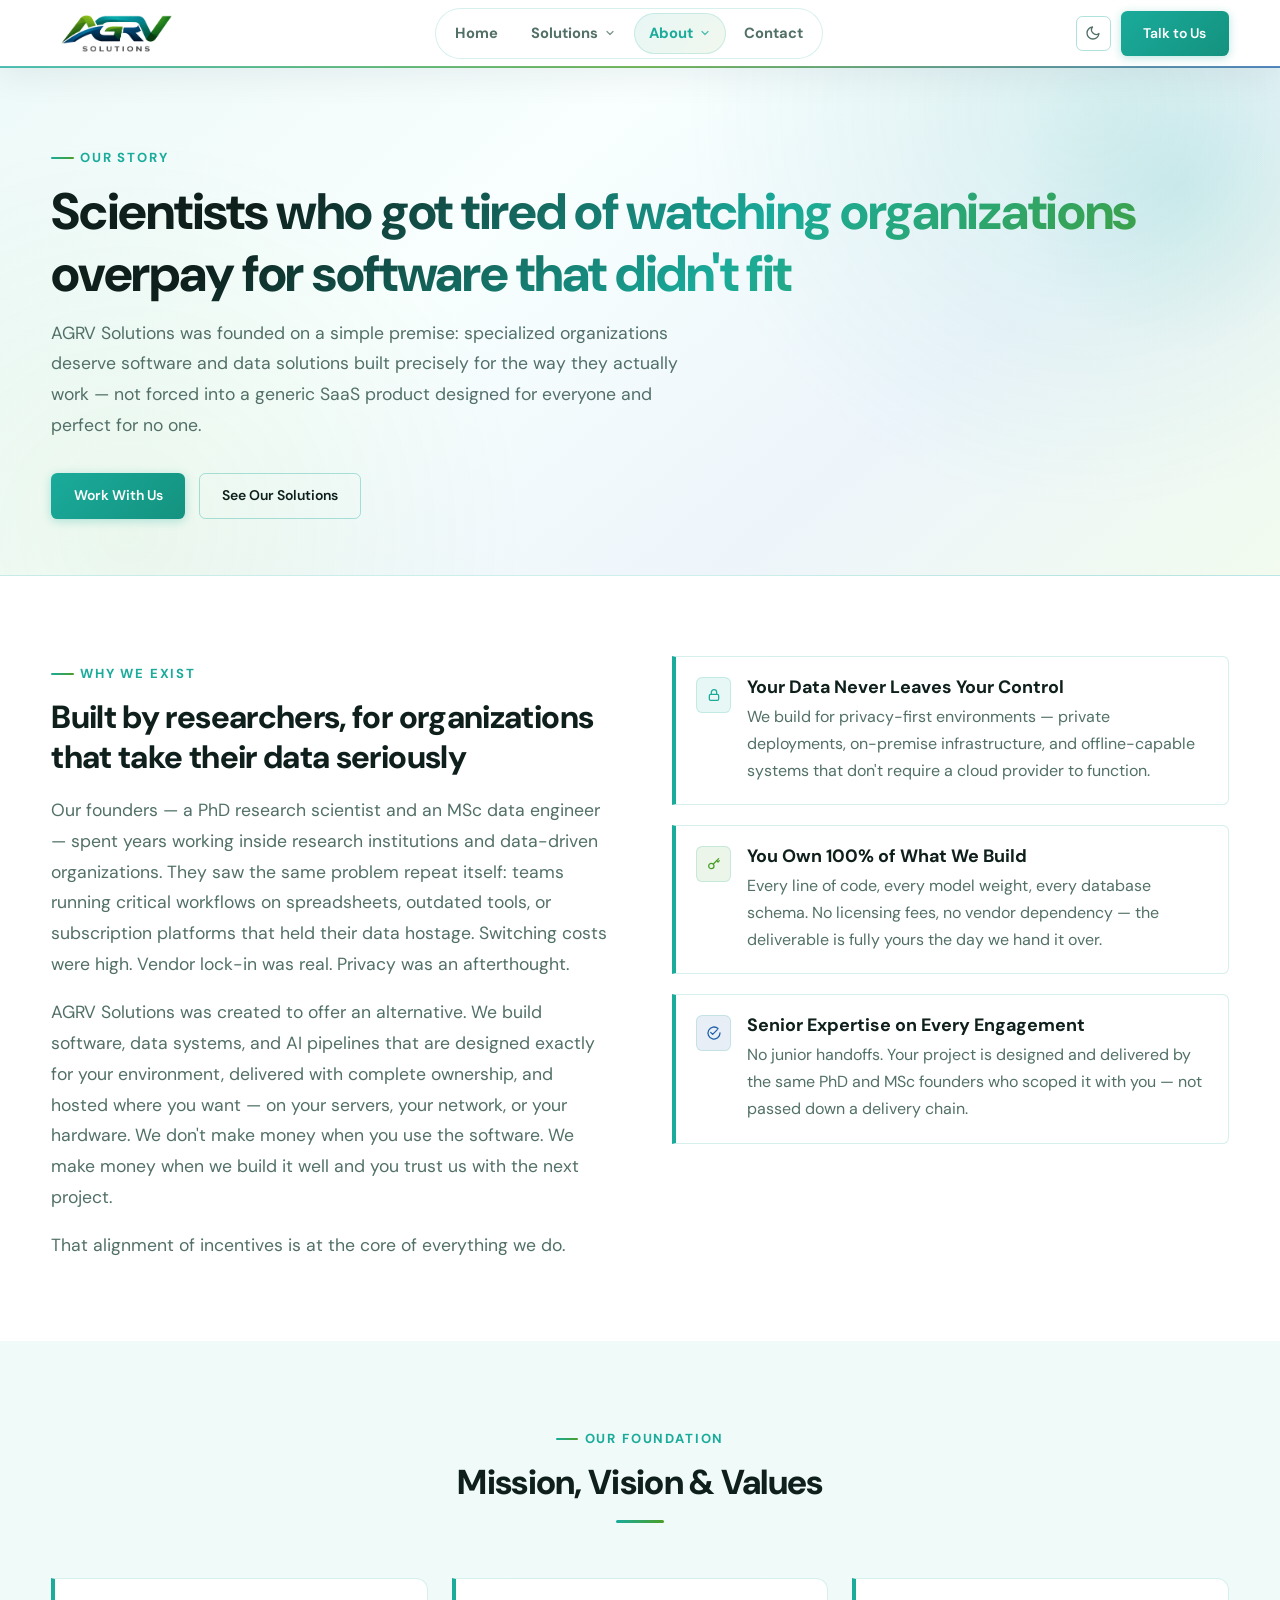
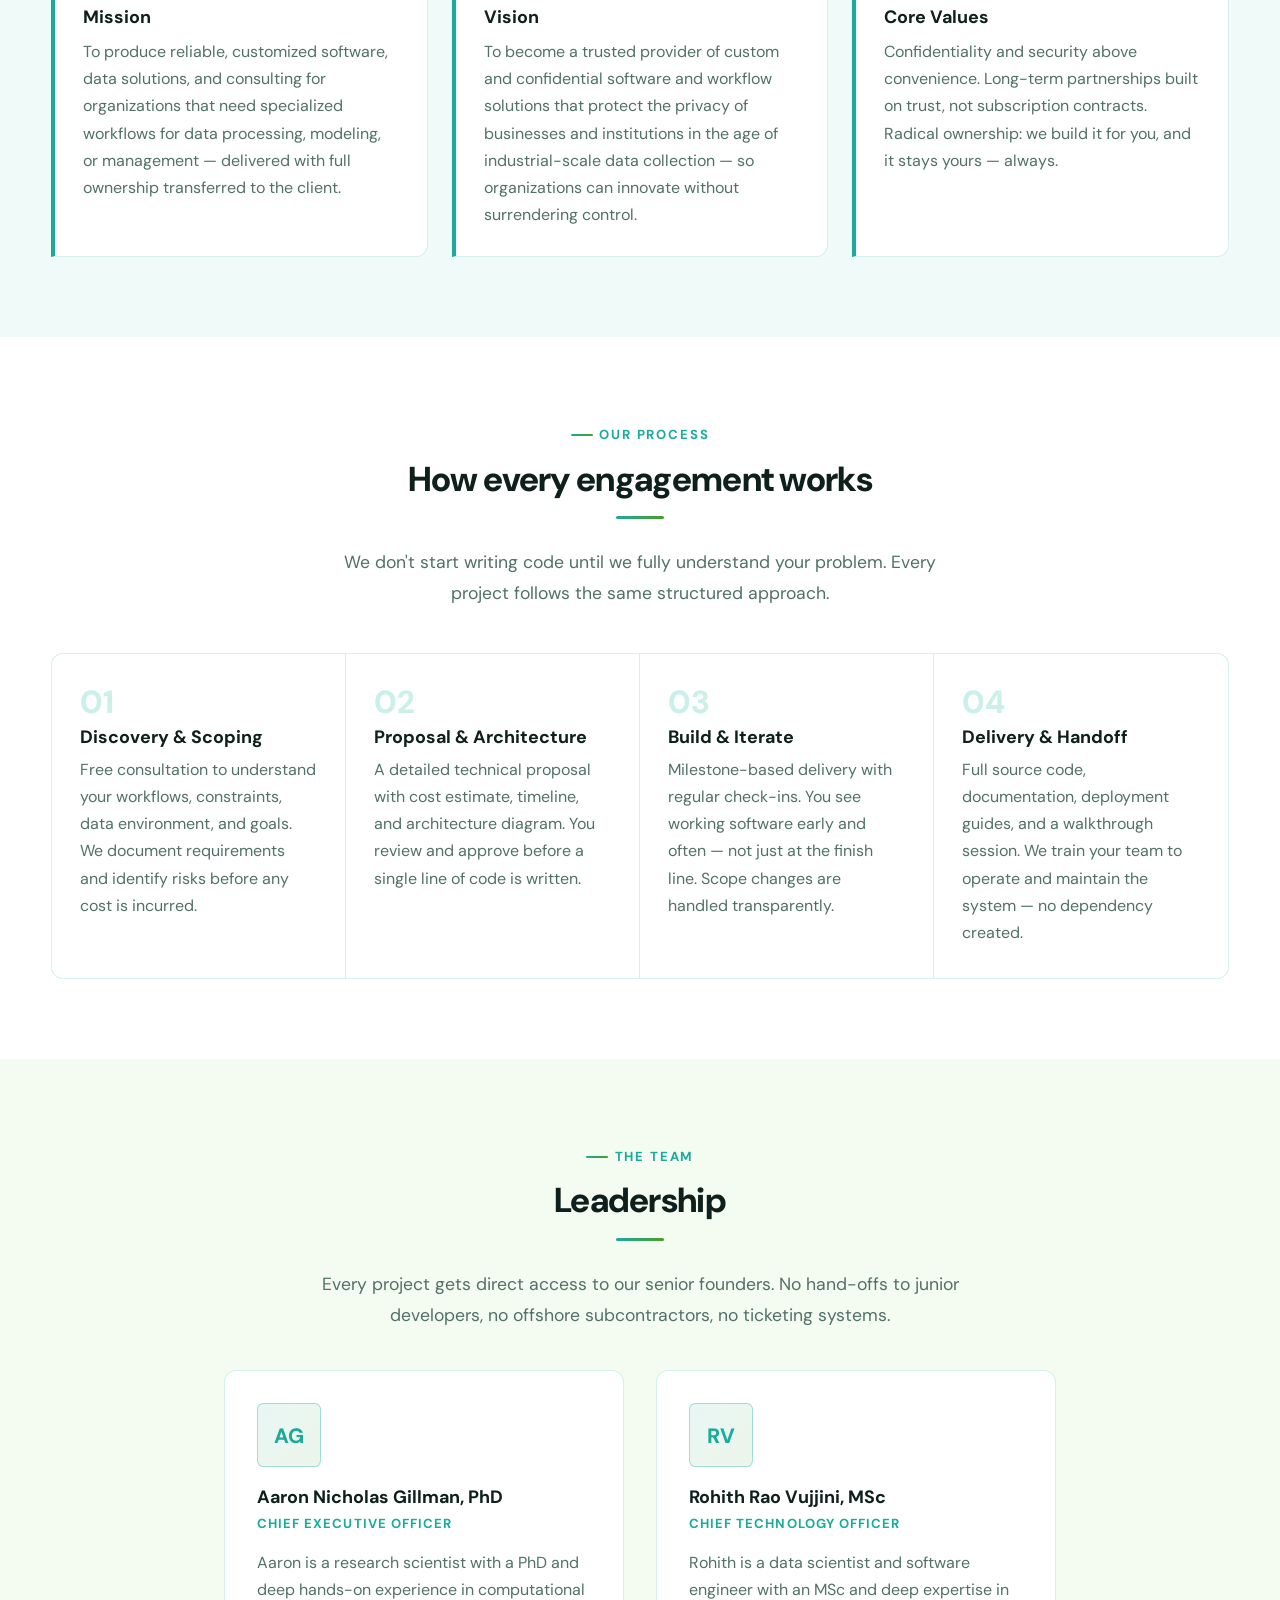
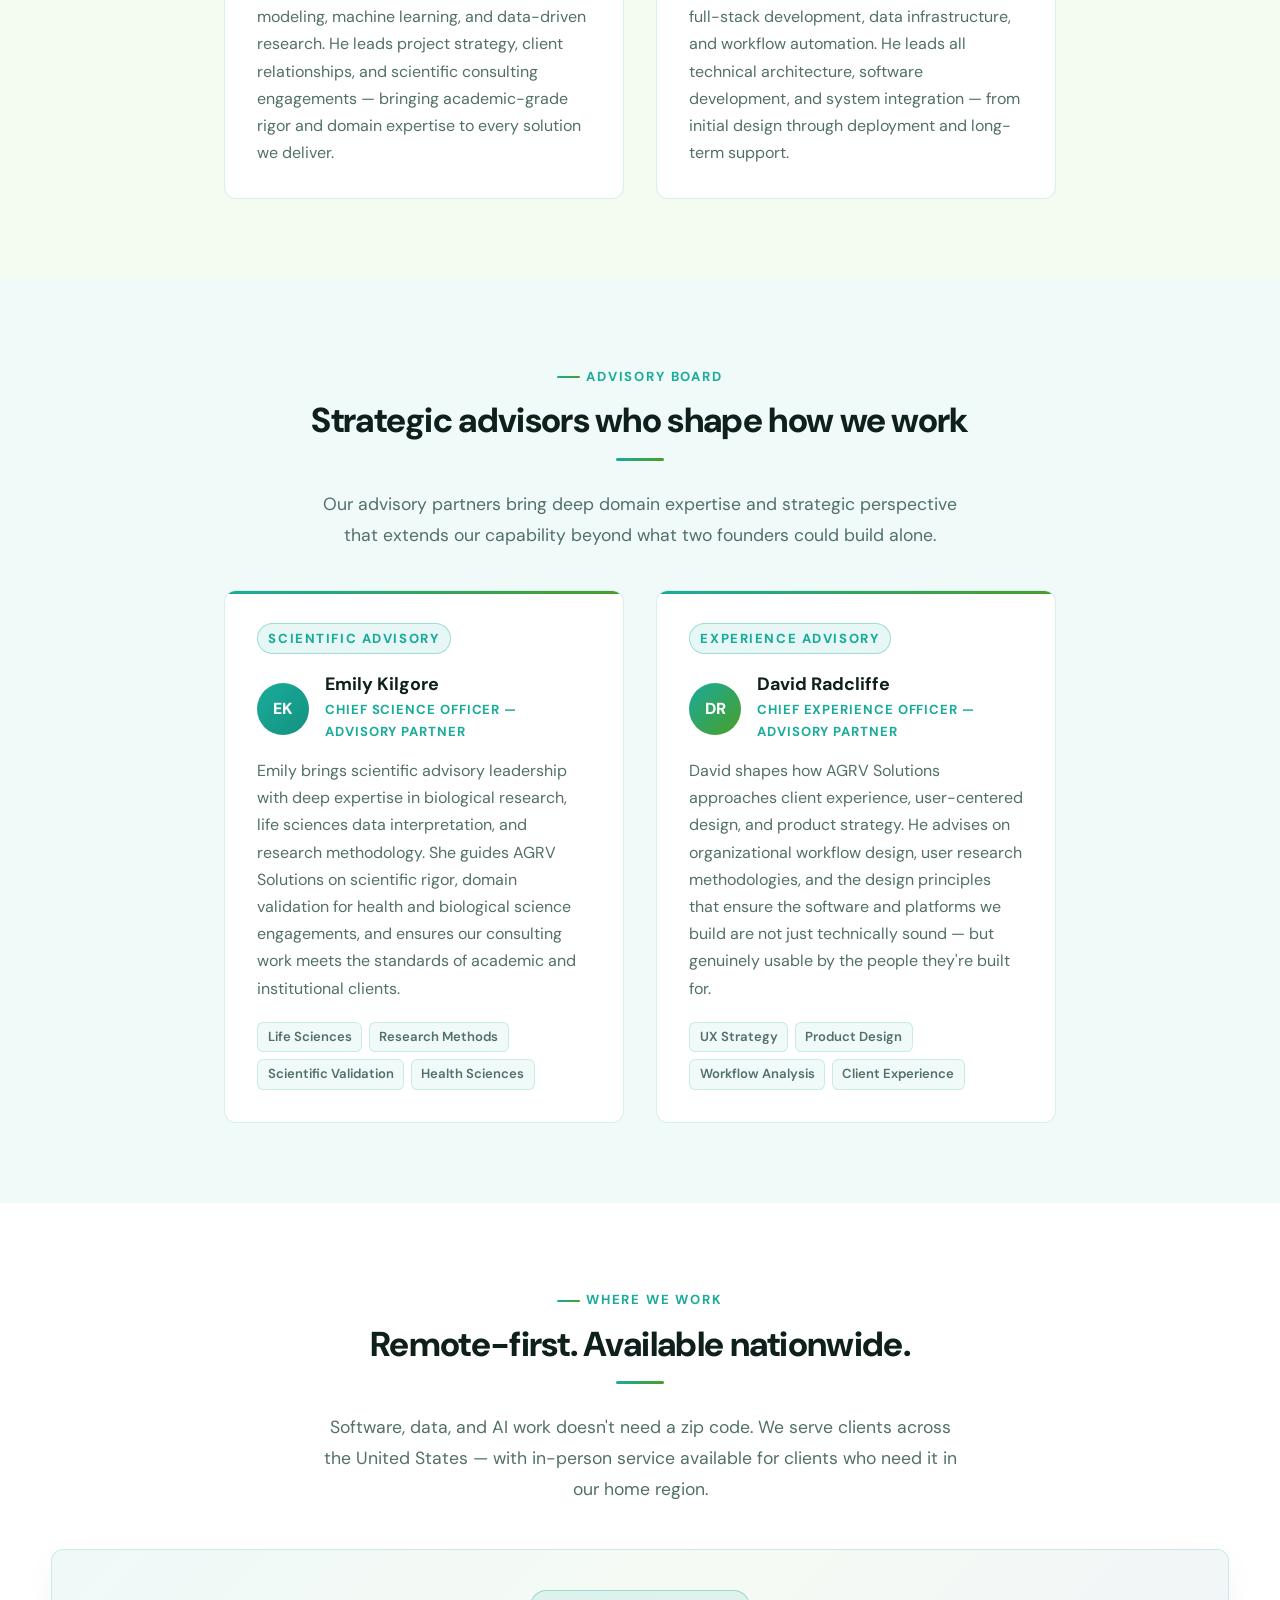
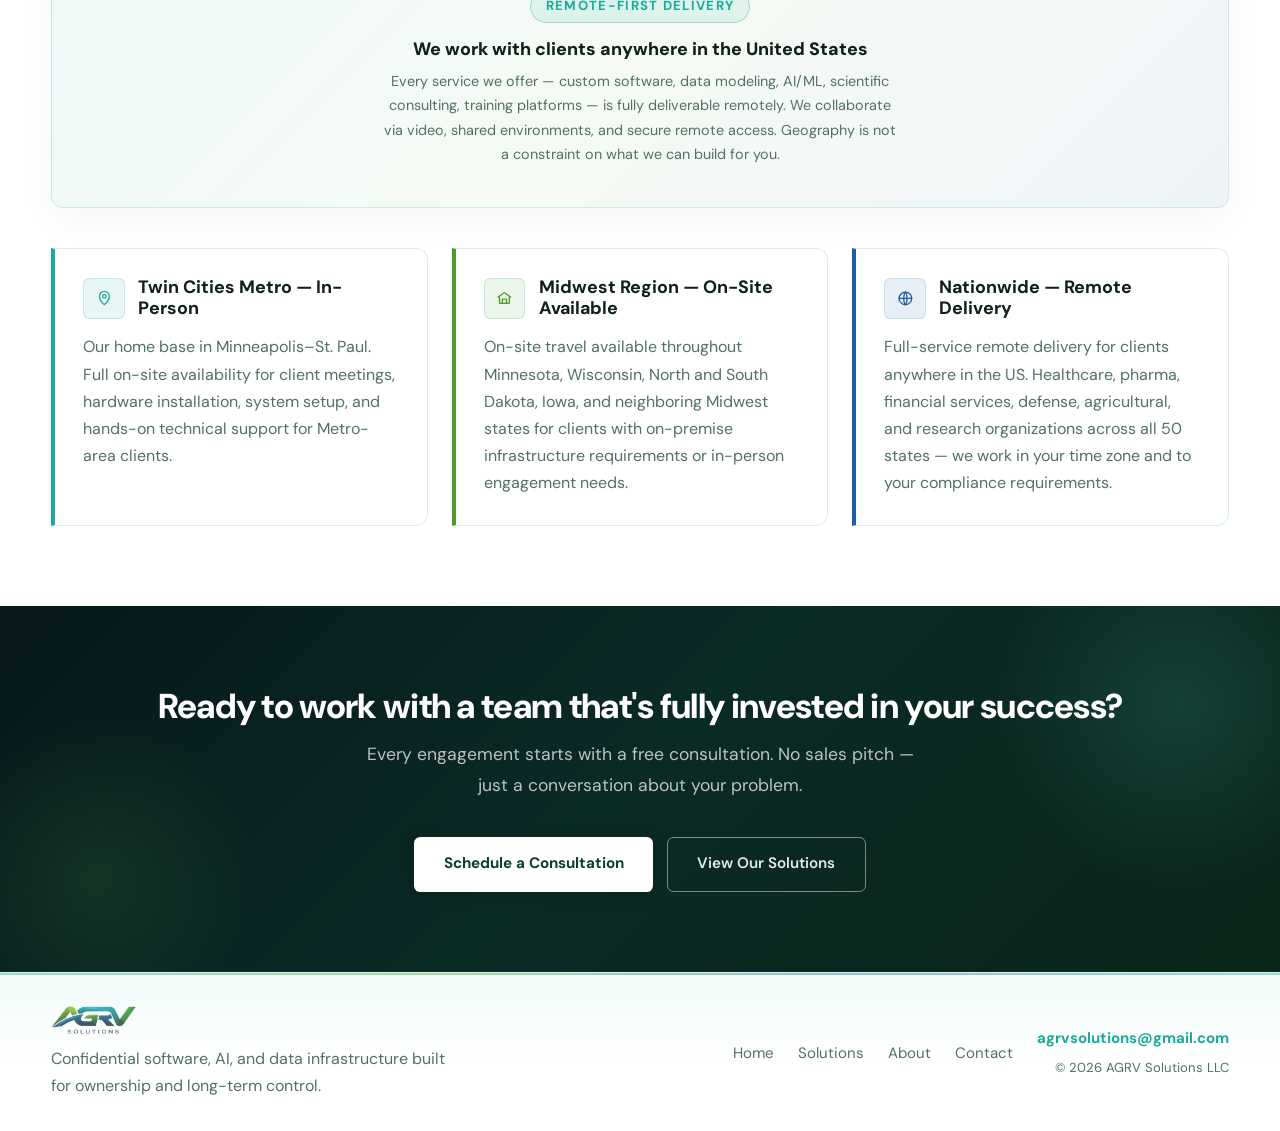
==== commit 5ebf9616: "version 3.0" ====
--- a/about.html
+++ b/about.html
@@ -19,8 +19,8 @@
   <link rel="preconnect" href="https://fonts.gstatic.com" crossorigin>
   <link href="https://fonts.googleapis.com/css2?family=DM+Sans:ital,opsz,wght@0,9..40,400;0,9..40,600;0,9..40,700;0,9..40,800&display=swap" rel="stylesheet">
   <script>(function(){var t=localStorage.getItem('agrv-theme');if(t==='dark')document.documentElement.setAttribute('data-theme','dark');})();</script>
-  <script async src="https://www.googletagmanager.com/gtag/js?id=G-RC9H5XK34E"></script>
-  <script>window.dataLayer=window.dataLayer||[];function gtag(){dataLayer.push(arguments);}gtag('js',new Date());gtag('config','G-RC9H5XK34E');</script>
+  <script src="site-config.js"></script>
+  <script defer src="analytics-loader.js"></script>
 </head>
 <body>
 <div class="page-wrap">
@@ -33,13 +33,13 @@
         <li class="has-dropdown">
           <a href="services.html">Solutions <svg class="nav-chevron" viewBox="0 0 24 24"><polyline points="6 9 12 15 18 9"/></svg></a>
           <ul class="nav-dropdown" role="list">
-            <li><a href="services/custom-software.html"><span class="dropdown-icon">&#128187;</span>Custom Software</a></li>
-            <li><a href="services/data-modeling.html"><span class="dropdown-icon green">&#128202;</span>Data Modeling &amp; Analytics</a></li>
-            <li><a href="services/data-infrastructure.html"><span class="dropdown-icon blue">&#128274;</span>Data Infrastructure</a></li>
-            <li><a href="services/consulting.html"><span class="dropdown-icon">&#128172;</span>Scientific Consulting</a></li>
-            <li><a href="services/ai-ml.html"><span class="dropdown-icon green">&#129302;</span>AI &amp; Machine Learning</a></li>
-            <li><a href="services/training-platforms.html"><span class="dropdown-icon blue">&#127891;</span>Training &amp; Education Platforms</a></li>
-            <li><a href="services/maintenance.html"><span class="dropdown-icon">&#128295;</span>Maintenance &amp; Support</a></li>
+            <li><a href="services/custom-software.html"><span class="dropdown-icon">DEV</span>Custom Software</a></li>
+            <li><a href="services/data-modeling.html"><span class="dropdown-icon green">DATA</span>Data Modeling &amp; Analytics</a></li>
+            <li><a href="services/data-infrastructure.html"><span class="dropdown-icon blue">INF</span>Data Infrastructure</a></li>
+            <li><a href="services/consulting.html"><span class="dropdown-icon">SCI</span>Scientific Consulting</a></li>
+            <li><a href="services/ai-ml.html"><span class="dropdown-icon green">AI</span>AI &amp; Machine Learning</a></li>
+            <li><a href="services/training-platforms.html"><span class="dropdown-icon blue">LMS</span>Training &amp; Education Platforms</a></li>
+            <li><a href="services/maintenance.html"><span class="dropdown-icon">OPS</span>Maintenance &amp; Support</a></li>
             <div class="nav-dropdown-divider"></div>
             <li><a href="services.html">&#8594; View all solutions</a></li>
           </ul>
@@ -47,9 +47,9 @@
         <li class="has-dropdown">
           <a href="about.html" class="active">About <svg class="nav-chevron" viewBox="0 0 24 24"><polyline points="6 9 12 15 18 9"/></svg></a>
           <ul class="nav-dropdown" role="list">
-            <li><a href="about.html#mission"><span class="dropdown-icon">&#127919;</span>Mission &amp; Values</a></li>
-            <li><a href="about.html#team"><span class="dropdown-icon green">&#128101;</span>Our Team</a></li>
-            <li><a href="about.html#service-area"><span class="dropdown-icon blue">&#127758;</span>Service Area</a></li>
+            <li><a href="about.html#mission"><span class="dropdown-icon">WHY</span>Mission &amp; Values</a></li>
+            <li><a href="about.html#team"><span class="dropdown-icon green">TEAM</span>Our Team</a></li>
+            <li><a href="about.html#service-area"><span class="dropdown-icon blue">MAP</span>Service Area</a></li>
           </ul>
         </li>
         <li><a href="contact.html">Contact</a></li>
@@ -93,21 +93,21 @@
           </div>
           <div class="story-pillars">
             <div class="story-pillar">
-              <div class="story-pillar-icon">&#128274;</div>
+                <div class="story-pillar-icon"><svg viewBox="0 0 24 24" aria-hidden="true"><rect x="5" y="11" width="14" height="9" rx="2"/><path d="M8 11V8a4 4 0 0 1 8 0v3"/></svg></div>
               <div>
                 <h4>Your Data Never Leaves Your Control</h4>
                 <p>We build for privacy-first environments — private deployments, on-premise infrastructure, and offline-capable systems that don't require a cloud provider to function.</p>
               </div>
             </div>
             <div class="story-pillar">
-              <div class="story-pillar-icon">&#128295;</div>
+                <div class="story-pillar-icon"><svg viewBox="0 0 24 24" aria-hidden="true"><circle cx="8" cy="15" r="4"/><path d="M11 12l8-8"/><path d="M16 7l2 2 2-2"/></svg></div>
               <div>
                 <h4>You Own 100% of What We Build</h4>
                 <p>Every line of code, every model weight, every database schema. No licensing fees, no vendor dependency — the deliverable is fully yours the day we hand it over.</p>
               </div>
             </div>
             <div class="story-pillar">
-              <div class="story-pillar-icon">&#129504;</div>
+                <div class="story-pillar-icon"><svg viewBox="0 0 24 24" aria-hidden="true"><path d="M7 11l3 3 7-7"/><path d="M21 12a9 9 0 1 1-3-6.7"/></svg></div>
               <div>
                 <h4>Senior Expertise on Every Engagement</h4>
                 <p>No junior handoffs. Your project is designed and delivered by the same PhD and MSc founders who scoped it with you — not passed down a delivery chain.</p>
@@ -129,15 +129,15 @@
         </div>
         <div class="values-grid">
           <div class="value-block">
-            <h3>&#127919;&nbsp; Mission</h3>
+            <h3>Mission</h3>
             <p>To produce reliable, customized software, data solutions, and consulting for organizations that need specialized workflows for data processing, modeling, or management — delivered with full ownership transferred to the client.</p>
           </div>
           <div class="value-block">
-            <h3>&#128161;&nbsp; Vision</h3>
+            <h3>Vision</h3>
             <p>To become a trusted provider of custom and confidential software and workflow solutions that protect the privacy of businesses and institutions in the age of industrial-scale data collection — so organizations can innovate without surrendering control.</p>
           </div>
           <div class="value-block">
-            <h3>&#9881;&#65039;&nbsp; Core Values</h3>
+            <h3>Core Values</h3>
             <p>Confidentiality and security above convenience. Long-term partnerships built on trust, not subscription contracts. Radical ownership: we build it for you, and it stays yours — always.</p>
           </div>
         </div>
@@ -147,13 +147,12 @@
     <!-- HOW WE WORK -->
     <section>
       <div class="container">
-        <div class="text-center">
+        <div class="section-header">
           <span class="eyebrow">Our Process</span>
           <h2 class="section-title">How every engagement works</h2>
           <div class="divider"></div>
           <p class="section-sub">We don't start writing code until we fully understand your problem. Every project follows the same structured approach.</p>
         </div>
-        <br><br>
         <div style="background:var(--bg-card); border:1.5px solid var(--border); border-radius:var(--radius); overflow:hidden;">
           <div class="approach-grid">
             <div class="approach-step">
@@ -188,7 +187,7 @@
         <h2 class="section-title">Leadership</h2>
         <div class="divider"></div>
         <p class="section-sub">Every project gets direct access to our senior founders. No hand-offs to junior developers, no offshore subcontractors, no ticketing systems.</p>
-        <br><br>
+        <div class="section-gap" aria-hidden="true"></div>
         <div class="team-grid">
           <div class="team-card">
             <div class="team-initials">AG</div>
@@ -215,11 +214,11 @@
           <div class="divider"></div>
           <p class="section-sub">Our advisory partners bring deep domain expertise and strategic perspective that extends our capability beyond what two founders could build alone.</p>
         </div>
-        <br><br>
+        <div class="section-gap" aria-hidden="true"></div>
         <div class="advisory-grid">
 
           <div class="advisory-card">
-            <div class="advisory-badge">&#127981; Scientific Advisory</div>
+            <div class="advisory-badge">Scientific Advisory</div>
             <div class="advisory-header">
               <div class="advisory-initials">EK</div>
               <div>
@@ -237,7 +236,7 @@
           </div>
 
           <div class="advisory-card">
-            <div class="advisory-badge">&#127775; Experience Advisory</div>
+            <div class="advisory-badge">Experience Advisory</div>
             <div class="advisory-header">
               <div class="advisory-initials">DR</div>
               <div>
@@ -261,16 +260,15 @@
     <!-- SERVICE AREA -->
     <section id="service-area">
       <div class="container">
-        <div class="text-center">
+        <div class="section-header">
           <span class="eyebrow">Where We Work</span>
           <h2 class="section-title">Remote-first. Available nationwide.</h2>
           <div class="divider"></div>
           <p class="section-sub">Software, data, and AI work doesn't need a zip code. We serve clients across the United States — with in-person service available for clients who need it in our home region.</p>
         </div>
-        <br><br>
 
         <div class="service-area-hero">
-          <div class="service-area-badge">&#127758; Remote-First Delivery</div>
+          <div class="service-area-badge">Remote-First Delivery</div>
           <h3>We work with clients anywhere in the United States</h3>
           <p>Every service we offer — custom software, data modeling, AI/ML, scientific consulting, training platforms — is fully deliverable remotely. We collaborate via video, shared environments, and secure remote access. Geography is not a constraint on what we can build for you.</p>
         </div>
@@ -278,21 +276,21 @@
         <div class="audience-grid">
           <div class="audience-card">
             <div class="audience-card-header">
-              <div class="audience-icon">&#127968;</div>
+              <div class="audience-icon"><svg viewBox="0 0 24 24" aria-hidden="true"><path d="M12 21s7-5.5 7-12a7 7 0 0 0-14 0c0 6.5 7 12 7 12z"/><circle cx="12" cy="9" r="2.5"/></svg></div>
               <h3>Twin Cities Metro — In-Person</h3>
             </div>
             <p>Our home base in Minneapolis–St. Paul. Full on-site availability for client meetings, hardware installation, system setup, and hands-on technical support for Metro-area clients.</p>
           </div>
           <div class="audience-card">
             <div class="audience-card-header">
-              <div class="audience-icon">&#127961;</div>
+              <div class="audience-icon"><svg viewBox="0 0 24 24" aria-hidden="true"><path d="M3 10l9-6 9 6"/><path d="M5 10v9h14v-9"/><path d="M9 19v-6h6v6"/></svg></div>
               <h3>Midwest Region — On-Site Available</h3>
             </div>
             <p>On-site travel available throughout Minnesota, Wisconsin, North and South Dakota, Iowa, and neighboring Midwest states for clients with on-premise infrastructure requirements or in-person engagement needs.</p>
           </div>
           <div class="audience-card">
             <div class="audience-card-header">
-              <div class="audience-icon">&#127482;&#127480;</div>
+              <div class="audience-icon"><svg viewBox="0 0 24 24" aria-hidden="true"><circle cx="12" cy="12" r="9"/><path d="M3 12h18"/><path d="M12 3c3 3 3 15 0 18"/><path d="M12 3c-3 3-3 15 0 18"/></svg></div>
               <h3>Nationwide — Remote Delivery</h3>
             </div>
             <p>Full-service remote delivery for clients anywhere in the US. Healthcare, pharma, financial services, defense, agricultural, and research organizations across all 50 states — we work in your time zone and to your compliance requirements.</p>
@@ -303,10 +301,10 @@
 
     <!-- CTA -->
     <div class="cta-banner">
-      <div class="container" style="position:relative">
+      <div class="container">
         <h2>Ready to work with a team that's fully invested in your success?</h2>
         <p>Every engagement starts with a free consultation. No sales pitch — just a conversation about your problem.</p>
-        <div style="display:flex;gap:0.85rem;justify-content:center;flex-wrap:wrap;">
+        <div class="cta-actions">
           <a href="contact.html" class="btn btn-white btn-lg">Schedule a Consultation</a>
           <a href="services.html" class="btn btn-outline-white btn-lg">View Our Solutions</a>
         </div>
@@ -317,14 +315,20 @@
 
   <footer class="site-footer">
     <div class="footer-inner">
-      <img src="images/logo.png" alt="AGRV Solutions" class="footer-logo">
+      <div class="footer-brand">
+        <img src="images/logo.png" alt="AGRV Solutions" class="footer-logo">
+        <p class="footer-tagline">Confidential software, AI, and data infrastructure built for ownership and long-term control.</p>
+      </div>
       <ul class="footer-links" role="list">
         <li><a href="index.html">Home</a></li>
         <li><a href="services.html">Solutions</a></li>
         <li><a href="about.html">About</a></li>
         <li><a href="contact.html">Contact</a></li>
       </ul>
-      <span class="footer-copy">&copy; <span id="year"></span> AGRV Solutions LLC</span>
+      <div class="footer-meta">
+        <a class="footer-contact" href="mailto:agrvsolutions@gmail.com">agrvsolutions@gmail.com</a>
+        <span class="footer-copy">&copy; <span id="year"></span> AGRV Solutions LLC</span>
+      </div>
     </div>
   </footer>
 
--- a/styles.css
+++ b/styles.css
@@ -39,8 +39,19 @@
   --font-sans:    "DM Sans", system-ui, sans-serif;
   --radius:       0.75rem;
   --radius-sm:    0.4rem;
-  --max-w:        72rem;
+  --max-w:        120rem;
+  --page-pad:     clamp(1.25rem, 4vw, 6rem);
   --nav-h:        4.25rem;
+
+  /* Type scale */
+  --fs-label:      0.82rem;
+  --fs-small:      0.94rem;
+  --fs-body:       1rem;
+  --fs-body-lg:    1.1rem;
+  --fs-card-title: 1.12rem;
+  --fs-section:    clamp(2rem, 2.7vw, 3rem);
+  --fs-page-title: clamp(2.25rem, 4vw, 3.8rem);
+  --fs-hero:       clamp(2.75rem, 4.5vw, 5.2rem);
 }
 
 [data-theme="dark"] {
@@ -77,7 +88,8 @@
   background: var(--bg);
   color: var(--text);
   font-family: var(--font-sans);
-  line-height: 1.65;
+  font-size: var(--fs-body);
+  line-height: 1.7;
   transition: background 0.25s, color 0.25s;
 }
 
@@ -90,11 +102,36 @@
 
 .page-wrap { min-height: 100vh; display: flex; flex-direction: column; }
 main { flex: 1; }
-.container { max-width: var(--max-w); margin: 0 auto; padding: 0 1.5rem; }
+.container { width: 100%; max-width: var(--max-w); margin: 0 auto; padding: 0 var(--page-pad); }
 section { padding: 5rem 0; }
 section.alt { background: var(--bg-section); }
 section.alt2 { background: var(--bg-section-2); }
 .text-center { text-align: center; }
+
+.section-header {
+  text-align: center;
+  margin-bottom: 2.75rem;
+}
+
+.section-actions {
+  display: flex;
+  gap: 0.85rem;
+  justify-content: center;
+  flex-wrap: wrap;
+  margin-top: 2.5rem;
+}
+
+.cta-actions {
+  display: flex;
+  gap: 0.85rem;
+  justify-content: center;
+  flex-wrap: wrap;
+  position: relative;
+}
+
+.section-gap { height: 2.5rem; }
+.section-gap-sm { height: 1rem; }
+.section-gap-lg { height: 2rem; }
 
 /* ----- Typography -------------------------------------------- */
 
@@ -159,6 +196,32 @@
 }
 .divider.left { margin-left: 0; }
 
+.icon-mark {
+  display: inline-flex;
+  align-items: center;
+  justify-content: center;
+  font-size: 0.68rem;
+  font-weight: 800;
+  letter-spacing: 0.08em;
+  text-transform: uppercase;
+  line-height: 1;
+}
+
+.icon-box {
+  display: inline-flex;
+  align-items: center;
+  justify-content: center;
+  flex-shrink: 0;
+  border-radius: var(--radius-sm);
+  background: var(--teal-light);
+  color: var(--teal);
+  border: 1px solid var(--border);
+}
+
+.icon-box.green { background: var(--green-light); color: var(--green); }
+.icon-box.blue { background: var(--blue-light); color: var(--blue); }
+.icon-box svg { width: 1.05rem; height: 1.05rem; fill: none; stroke: currentColor; stroke-width: 1.9; stroke-linecap: round; stroke-linejoin: round; }
+
 /* ----- Navigation -------------------------------------------- */
 
 .site-nav {
@@ -166,11 +229,21 @@
   top: 0;
   z-index: 200;
   height: var(--nav-h);
-  background: var(--nav-bg);
-  backdrop-filter: blur(16px);
-  -webkit-backdrop-filter: blur(16px);
+  background:
+    linear-gradient(180deg, rgba(255,255,255,0.94), rgba(255,255,255,0.82)),
+    var(--nav-bg);
+  backdrop-filter: blur(22px) saturate(140%);
+  -webkit-backdrop-filter: blur(22px) saturate(140%);
   border-bottom: 1px solid var(--border);
-  transition: background 0.25s;
+  box-shadow: 0 10px 34px rgba(15, 23, 42, 0.06);
+  transition: background 0.25s, box-shadow 0.25s;
+}
+
+[data-theme="dark"] .site-nav {
+  background:
+    linear-gradient(180deg, rgba(8,13,18,0.92), rgba(8,13,18,0.76)),
+    var(--nav-bg);
+  box-shadow: 0 10px 34px rgba(0, 0, 0, 0.28);
 }
 
 /* Light-mode nav gets a thin gradient accent line at bottom */
@@ -181,7 +254,7 @@
   left: 0; right: 0;
   height: 2px;
   background: linear-gradient(90deg, var(--teal), var(--green), var(--blue));
-  opacity: 0.6;
+  opacity: 0.75;
 }
 
 [data-theme="dark"] .site-nav::after { opacity: 0.25; }
@@ -190,25 +263,45 @@
   max-width: var(--max-w);
   height: 100%;
   margin: 0 auto;
-  padding: 0 1.5rem;
-  display: flex;
-  align-items: center;
-  gap: 1.25rem;
+  padding: 0 var(--page-pad);
+  display: flex;
+  align-items: center;
+  gap: 1rem;
   position: relative;
 }
 
-.nav-logo { display: flex; align-items: center; flex-shrink: 0; }
-.nav-logo img { height: 2.3rem; width: auto; }
+.nav-logo {
+  display: flex;
+  align-items: center;
+  flex-shrink: 0;
+  padding: 0.32rem 0.55rem;
+  border: 1px solid transparent;
+  border-radius: 999px;
+  transition: background 0.18s, border-color 0.18s, transform 0.18s;
+}
+
+.nav-logo:hover {
+  background: var(--bg);
+  border-color: var(--border);
+  transform: translateY(-1px);
+  text-decoration: none;
+}
+
+.nav-logo img { height: 2.35rem; width: auto; }
 
 /* Nav links list */
 .nav-links {
   display: flex;
   align-items: center;
-  gap: 0.05rem;
+  gap: 0.15rem;
   list-style: none;
   margin: 0 auto;
-  padding: 0;
+  padding: 0.25rem;
   position: relative;
+  border: 1px solid var(--border);
+  border-radius: 999px;
+  background: color-mix(in srgb, var(--bg) 76%, transparent);
+  box-shadow: inset 0 1px 0 rgba(255,255,255,0.55);
 }
 
 .nav-links > li { position: relative; }
@@ -216,19 +309,31 @@
 .nav-links > li > a {
   display: flex;
   align-items: center;
-  gap: 0.3rem;
-  padding: 0.4rem 0.85rem;
-  font-size: 0.9rem;
-  font-weight: 500;
+  gap: 0.38rem;
+  padding: 0.52rem 0.95rem;
+  font-size: 0.92rem;
+  font-weight: 700;
   color: var(--muted);
-  border-radius: var(--radius-sm);
-  transition: color 0.15s, background 0.15s;
+  border-radius: 999px;
+  transition: color 0.15s, background 0.15s, box-shadow 0.15s, transform 0.15s;
   cursor: pointer;
 }
 
 .nav-links > li > a:hover,
-.nav-links > li > a.active { color: var(--text); background: var(--teal-light); text-decoration: none; }
-.nav-links > li > a.active { color: var(--teal); }
+.nav-links > li.open > a {
+  color: var(--text);
+  background: var(--bg);
+  box-shadow: 0 8px 22px rgba(26,171,155,0.12);
+  text-decoration: none;
+  transform: translateY(-1px);
+}
+
+.nav-links > li > a.active {
+  color: var(--teal);
+  background: linear-gradient(135deg, var(--teal-light), rgba(74,158,40,0.08));
+  box-shadow: inset 0 0 0 1px rgba(26,171,155,0.18);
+  text-decoration: none;
+}
 
 /* Dropdown chevron */
 .nav-chevron {
@@ -239,8 +344,9 @@
   stroke-width: 2.5;
   stroke-linecap: round;
   stroke-linejoin: round;
-  transition: transform 0.2s;
+  transition: transform 0.2s, opacity 0.2s;
   flex-shrink: 0;
+  opacity: 0.74;
 }
 
 .nav-links > li.open > a .nav-chevron { transform: rotate(180deg); }
@@ -248,56 +354,91 @@
 /* Dropdown menu */
 .nav-dropdown {
   position: absolute;
-  top: calc(100% + 0.5rem);
-  left: 0;
-  min-width: 220px;
-  background: var(--bg);
+  top: calc(100% + 0.85rem);
+  left: 50%;
+  min-width: 21rem;
+  background:
+    linear-gradient(180deg, color-mix(in srgb, var(--bg) 96%, white 4%), var(--bg));
   border: 1px solid var(--border);
-  border-radius: var(--radius);
-  box-shadow: var(--shadow-lg);
-  padding: 0.5rem;
+  border-radius: 1.15rem;
+  box-shadow: 0 22px 55px rgba(15,23,42,0.16), 0 0 0 1px rgba(255,255,255,0.4) inset;
+  padding: 0.6rem;
   list-style: none;
   margin: 0;
   opacity: 0;
   pointer-events: none;
-  transform: translateY(-6px);
+  transform: translate(-50%, -8px) scale(0.98);
+  transform-origin: top center;
   transition: opacity 0.18s, transform 0.18s;
   z-index: 300;
+}
+
+.nav-dropdown::before {
+  content: '';
+  position: absolute;
+  top: -0.45rem;
+  left: 50%;
+  width: 0.8rem;
+  height: 0.8rem;
+  background: var(--bg);
+  border-left: 1px solid var(--border);
+  border-top: 1px solid var(--border);
+  transform: translateX(-50%) rotate(45deg);
 }
 
 .nav-links > li.open > .nav-dropdown {
   opacity: 1;
   pointer-events: auto;
-  transform: translateY(0);
+  transform: translate(-50%, 0) scale(1);
 }
 
 .nav-dropdown li a {
   display: flex;
   align-items: center;
-  gap: 0.6rem;
-  padding: 0.55rem 0.85rem;
-  font-size: 0.85rem;
-  font-weight: 500;
+  gap: 0.75rem;
+  padding: 0.72rem 0.85rem;
+  font-size: 0.94rem;
+  font-weight: 700;
   color: var(--text-secondary);
-  border-radius: var(--radius-sm);
-  transition: background 0.12s, color 0.12s;
+  border-radius: 0.85rem;
+  transition: background 0.14s, color 0.14s, transform 0.14s, box-shadow 0.14s;
   text-decoration: none;
 }
 
-.nav-dropdown li a:hover { background: var(--teal-light); color: var(--teal); }
-
-.nav-dropdown .dropdown-icon {
-  width: 1.6rem;
-  height: 1.6rem;
-  border-radius: 0.3rem;
-  background: var(--teal-light);
+.nav-dropdown li a::before {
+  content: '';
+  width: 0.62rem;
+  height: 0.62rem;
+  flex: 0 0 0.62rem;
+  border-radius: 999px;
+  background: linear-gradient(135deg, var(--teal), var(--green));
+  box-shadow: 0 0 0 0.28rem var(--teal-light);
+}
+
+.nav-dropdown li:nth-child(3n) a::before {
+  background: linear-gradient(135deg, var(--blue), var(--blue-mid));
+  box-shadow: 0 0 0 0.28rem var(--blue-light);
+}
+
+.nav-dropdown li:nth-child(3n + 2) a::before {
+  background: linear-gradient(135deg, var(--green), var(--teal));
+  box-shadow: 0 0 0 0.28rem var(--green-light);
+}
+
+.nav-dropdown li a:hover,
+.nav-dropdown li a.active {
+  background: linear-gradient(135deg, var(--teal-light), color-mix(in srgb, var(--bg) 80%, var(--teal) 20%));
   color: var(--teal);
-  display: flex;
-  align-items: center;
-  justify-content: center;
-  font-size: 0.75rem;
-  flex-shrink: 0;
-}
+  box-shadow: inset 0 0 0 1px rgba(26,171,155,0.12);
+  transform: translateX(2px);
+}
+
+.nav-dropdown li a.active {
+  color: var(--text);
+  background: linear-gradient(135deg, var(--teal-light), var(--green-light));
+}
+
+.nav-dropdown .dropdown-icon { display: none; }
 
 .nav-dropdown .dropdown-icon.green { background: var(--green-light); color: var(--green); }
 .nav-dropdown .dropdown-icon.blue  { background: var(--blue-light);  color: var(--blue);  }
@@ -305,8 +446,21 @@
 /* Dropdown divider */
 .nav-dropdown-divider {
   height: 1px;
-  background: var(--border);
-  margin: 0.35rem 0.5rem;
+  background: linear-gradient(90deg, transparent, var(--border), transparent);
+  margin: 0.45rem 0.35rem;
+}
+
+.nav-dropdown-divider + li a {
+  color: var(--teal);
+  justify-content: space-between;
+  background: color-mix(in srgb, var(--teal-light) 60%, transparent);
+}
+
+.nav-dropdown-divider + li a::before {
+  width: 0;
+  height: 0;
+  box-shadow: none;
+  background: none;
 }
 
 /* Nav right */
@@ -369,10 +523,11 @@
     left: 0; right: 0;
     flex-direction: column;
     align-items: stretch;
-    background: var(--bg);
+    background: color-mix(in srgb, var(--bg) 96%, transparent);
     border-bottom: 1px solid var(--border);
-    padding: 0.75rem 1.25rem 1rem;
-    gap: 0;
+    border-radius: 0 0 1.15rem 1.15rem;
+    padding: 0.8rem 1.25rem 1.15rem;
+    gap: 0.2rem;
     margin: 0;
     box-shadow: var(--shadow-lg);
     max-height: 80vh;
@@ -380,7 +535,12 @@
   }
 
   .nav-links.open { display: flex; }
-  .nav-links > li > a { font-size: 0.95rem; padding: 0.65rem 0.5rem; border-radius: 0; border-bottom: 1px solid var(--border); }
+  .nav-links > li > a {
+    font-size: 0.98rem;
+    padding: 0.75rem 0.85rem;
+    border-radius: 0.85rem;
+    border-bottom: none;
+  }
   .nav-links > li:last-child > a { border-bottom: none; }
 
   /* Mobile dropdowns expand inline */
@@ -390,15 +550,21 @@
     pointer-events: auto;
     transform: none;
     box-shadow: none;
-    border: none;
-    border-radius: 0;
+    border: 1px solid var(--border);
+    border-radius: 1rem;
     background: var(--bg-section);
-    padding: 0.25rem 0 0.5rem 1rem;
+    padding: 0.45rem;
+    min-width: 0;
     display: none;
+    margin: 0.15rem 0 0.55rem;
   }
 
+  .nav-dropdown::before { display: none; }
   .nav-links > li.open > .nav-dropdown { display: block; }
-  .nav-dropdown li a { font-size: 0.85rem; padding: 0.5rem 0.5rem; }
+  .nav-links > li.open > .nav-dropdown { transform: none; }
+  .nav-dropdown li a { font-size: 0.9rem; padding: 0.62rem 0.7rem; }
+  .nav-dropdown li a:hover,
+  .nav-dropdown li a.active { transform: none; }
   .nav-right { gap: 0.5rem; }
 }
 
@@ -438,11 +604,13 @@
 .btn-ghost:hover { background: var(--bg-section); border-color: var(--teal); }
 
 .btn-lg { padding: 0.85rem 1.85rem; font-size: 0.95rem; }
+.btn-full { width: 100%; justify-content: center; }
+.text-optional { font-weight: 400; text-transform: none; letter-spacing: 0; font-size: 0.8rem; }
 
 /* ----- Hero V2 (split layout) ------------------------------- */
 
 .hero-v2 {
-  padding: 5.5rem 0 4.5rem;
+  padding: clamp(5rem, 8vw, 7.5rem) 0 clamp(4.5rem, 7vw, 6.5rem);
   background: var(--bg-hero);
   position: relative;
   overflow: hidden;
@@ -473,15 +641,15 @@
 .hero-v2-inner {
   max-width: var(--max-w);
   margin: 0 auto;
-  padding: 0 1.5rem;
+  padding: 0 var(--page-pad);
   display: grid;
-  grid-template-columns: 1fr 1fr;
-  gap: 4rem;
+  grid-template-columns: minmax(34rem, 1.05fr) minmax(30rem, 0.95fr);
+  gap: clamp(4rem, 8vw, 10rem);
   align-items: center;
   position: relative;
 }
 
-@media (max-width: 900px) {
+@media (max-width: 1180px) {
   .hero-v2-inner { grid-template-columns: 1fr; gap: 3rem; }
 }
 
@@ -505,7 +673,7 @@
 }
 
 .hero-headline {
-  font-size: clamp(2rem, 4.5vw, 3.4rem);
+  font-size: clamp(2.35rem, 4.2vw, 4.8rem);
   font-weight: 800;
   letter-spacing: -0.03em;
   margin-bottom: 1.25rem;
@@ -522,7 +690,7 @@
 }
 
 .hero-sub {
-  font-size: 1.05rem;
+  font-size: clamp(1.05rem, 1.1vw, 1.22rem);
   color: var(--muted);
   max-width: 48ch;
   margin: 0 0 2.25rem;
@@ -567,7 +735,7 @@
 
 .hero-mockup {
   width: 100%;
-  max-width: 400px;
+  max-width: min(34rem, 100%);
   background: #0c1824;
   border: 1px solid rgba(78,205,196,0.2);
   border-radius: 1rem;
@@ -716,10 +884,10 @@
 /* ----- Capability marquee strip ----------------------------- */
 
 .marquee-section {
-  padding: 0.85rem 0;
+  padding: 1rem 0;
   border-top: 1px solid var(--border);
   border-bottom: 1px solid var(--border);
-  background: var(--bg-section);
+  background: linear-gradient(180deg, var(--bg-section), var(--bg));
   overflow: hidden;
 }
 
@@ -727,8 +895,8 @@
   display: flex;
   width: max-content;
   align-items: center;
-  gap: 0;
-  animation: marquee-scroll 40s linear infinite;
+  gap: 0.65rem;
+  animation: marquee-scroll 48s linear infinite;
 }
 
 .marquee-track:hover { animation-play-state: paused; }
@@ -741,86 +909,35 @@
 .marquee-item {
   display: flex;
   align-items: center;
-  gap: 0.65rem;
-  padding: 0 1.5rem;
-  font-size: 0.78rem;
-  font-weight: 600;
-  color: var(--muted);
+  gap: 0.45rem;
+  padding: 0.48rem 0.85rem;
+  font-size: 0.86rem;
+  font-weight: 700;
+  color: var(--text-secondary);
+  background: var(--bg-card);
+  border: 1px solid var(--border);
+  border-radius: 999px;
   white-space: nowrap;
+  box-shadow: 0 8px 22px rgba(15,23,42,0.04);
 }
 
 .marquee-item::after {
   content: '';
-  width: 3px; height: 3px;
+  order: -1;
+  width: 0.42rem; height: 0.42rem;
   border-radius: 50%;
-  background: var(--border-strong);
+  background: var(--teal);
+  box-shadow: 0 0 0 0.22rem var(--teal-light);
   flex-shrink: 0;
 }
 
 .marquee-item:hover { color: var(--teal); }
 
-/* ----- Numbers band ----------------------------------------- */
-
-.numbers-band {
-  padding: 3rem 0;
-  background: linear-gradient(135deg, #07181a 0%, #091a14 50%, #070e1a 100%);
-  position: relative;
-  overflow: hidden;
-}
-
-.numbers-band::before {
-  content: '';
-  position: absolute;
-  top: 50%; left: 50%;
-  transform: translate(-50%, -50%);
-  width: 700px; height: 200px;
-  background: radial-gradient(ellipse, rgba(26,171,155,0.12) 0%, transparent 70%);
-  pointer-events: none;
-}
-
-.numbers-band-inner {
-  max-width: var(--max-w);
-  margin: 0 auto;
-  padding: 0 1.5rem;
-  display: grid;
-  grid-template-columns: repeat(4, 1fr);
-  gap: 1.5rem;
-  position: relative;
-}
-
-@media (max-width: 600px) { .numbers-band-inner { grid-template-columns: repeat(2, 1fr); } }
-
-.number-stat {
-  text-align: center;
-  padding: 1.25rem 1rem;
-  border: 1px solid rgba(255,255,255,0.06);
-  border-radius: var(--radius);
-  background: rgba(255,255,255,0.02);
-  transition: border-color 0.2s, background 0.2s;
-}
-
-.number-stat:hover { border-color: rgba(78,205,196,0.25); background: rgba(78,205,196,0.04); }
-
-.number-stat-value {
-  font-size: clamp(1.6rem, 3vw, 2.4rem);
-  font-weight: 800;
-  background: linear-gradient(135deg, #4ecdc4, #7ed957);
-  -webkit-background-clip: text;
-  -webkit-text-fill-color: transparent;
-  background-clip: text;
-  line-height: 1.1;
-  margin-bottom: 0.4rem;
-}
-
-.number-stat-value.alt { background: linear-gradient(135deg, #4a9fd4, #4ecdc4); -webkit-background-clip: text; -webkit-text-fill-color: transparent; background-clip: text; }
-
-.number-stat-label { font-size: 0.78rem; color: rgba(255,255,255,0.45); font-weight: 500; line-height: 1.4; }
-
 /* ----- AGRV Difference (comparison) section ----------------- */
 
 .diff-section {
-  padding: 5.5rem 0;
-  background: linear-gradient(160deg, #07131c 0%, #091a11 50%, #070d18 100%);
+  padding: 5.5rem 0 5rem;
+  background: linear-gradient(160deg, #07131c 0%, #08171a 52%, #070d18 100%);
   position: relative;
   overflow: hidden;
 }
@@ -839,11 +956,11 @@
   position: absolute;
   bottom: -80px; left: -80px;
   width: 400px; height: 400px;
-  background: radial-gradient(circle, rgba(74,158,40,0.07) 0%, transparent 65%);
+  background: radial-gradient(circle, rgba(29,94,168,0.06) 0%, transparent 65%);
   pointer-events: none;
 }
 
-.diff-inner { max-width: var(--max-w); margin: 0 auto; padding: 0 1.5rem; position: relative; }
+.diff-inner { max-width: var(--max-w); margin: 0 auto; padding: 0 var(--page-pad); position: relative; }
 
 .diff-header {
   text-align: center;
@@ -872,6 +989,29 @@
   .diff-grid { grid-template-columns: 1fr; }
   .diff-vs-col { display: none; }
 }
+
+.diff-summary-grid {
+  display: grid;
+  grid-template-columns: repeat(4, 1fr);
+  gap: 1rem;
+}
+
+@media (max-width: 900px) { .diff-summary-grid { grid-template-columns: repeat(2, 1fr); } }
+@media (max-width: 560px) { .diff-summary-grid { grid-template-columns: 1fr; } }
+
+.diff-proof-card {
+  min-height: 100%;
+  padding: 1.35rem;
+  border-radius: var(--radius);
+  border: 1px solid rgba(255,255,255,0.08);
+  background: rgba(255,255,255,0.035);
+  box-shadow: inset 0 1px 0 rgba(255,255,255,0.04);
+}
+
+.diff-proof-card:hover { border-color: rgba(78,205,196,0.25); background: rgba(78,205,196,0.055); }
+.diff-proof-kicker { font-size: 0.68rem; font-weight: 800; letter-spacing: 0.12em; text-transform: uppercase; color: #4ecdc4; margin-bottom: 0.75rem; }
+.diff-proof-card h3 { font-size: 0.95rem; font-weight: 800; color: rgba(255,255,255,0.95); margin-bottom: 0.45rem; }
+.diff-proof-card p { font-size: 0.78rem; color: rgba(255,255,255,0.55); margin: 0; line-height: 1.6; }
 
 .diff-col-header {
   font-size: 0.72rem;
@@ -883,7 +1023,7 @@
   border-bottom: 1px solid rgba(255,255,255,0.08);
 }
 
-.diff-col-header.bad  { color: rgba(255,255,255,0.3); }
+.diff-col-header.bad  { color: rgba(255,168,168,0.82); }
 .diff-col-header.good { color: #4ecdc4; }
 
 .diff-item {
@@ -910,14 +1050,16 @@
   margin-top: 0.1rem;
 }
 
-.diff-icon.bad  { background: rgba(255,80,80,0.12); color: rgba(255,120,120,0.8); }
+.diff-icon.bad  { background: rgba(255,80,80,0.18); color: rgba(255,150,150,0.95); }
 .diff-icon.good { background: rgba(78,205,196,0.15); color: #4ecdc4; }
 
 .diff-item-text h4 { font-size: 0.85rem; font-weight: 700; margin-bottom: 0.2rem; }
 .diff-item-text p  { font-size: 0.78rem; margin: 0; line-height: 1.55; }
 
-.diff-item.bad  h4 { color: rgba(255,255,255,0.55); }
-.diff-item.bad  p  { color: rgba(255,255,255,0.28); }
+.diff-item.bad  { background: rgba(255,80,80,0.028); border: 1px solid rgba(255,120,120,0.075); }
+.diff-item.good { background: rgba(78,205,196,0.04); border: 1px solid rgba(78,205,196,0.11); }
+.diff-item.bad  h4 { color: rgba(255,255,255,0.86); }
+.diff-item.bad  p  { color: rgba(255,210,210,0.68); }
 .diff-item.good h4 { color: rgba(255,255,255,0.92); }
 .diff-item.good p  { color: rgba(255,255,255,0.5); }
 
@@ -941,41 +1083,242 @@
   letter-spacing: 0.04em;
 }
 
+/* ----- Delivery package ------------------------------------- */
+
+.delivery-section {
+  padding: 4.25rem 0;
+  background:
+    linear-gradient(180deg, var(--bg), var(--bg-section));
+  border-bottom: 1px solid var(--border);
+}
+
+.delivery-panel {
+  display: grid;
+  grid-template-columns: minmax(18rem, 0.75fr) minmax(0, 1.25fr);
+  gap: clamp(2rem, 5vw, 4rem);
+  align-items: start;
+  padding: clamp(1.5rem, 3vw, 2.25rem);
+  background: var(--bg-card);
+  border: 1px solid var(--border);
+  border-radius: calc(var(--radius) + 0.45rem);
+  box-shadow: 0 18px 46px rgba(15,23,42,0.07);
+  position: relative;
+  overflow: hidden;
+}
+
+.delivery-panel::before {
+  content: '';
+  position: absolute;
+  inset: 0;
+  background: linear-gradient(135deg, rgba(26,171,155,0.08), rgba(74,158,40,0.055) 42%, transparent 70%);
+  pointer-events: none;
+}
+
+.delivery-copy,
+.delivery-grid {
+  position: relative;
+}
+
+.delivery-copy p {
+  color: var(--muted);
+  line-height: 1.75;
+  margin: 0;
+  max-width: 42ch;
+}
+
+.delivery-grid {
+  display: grid;
+  grid-template-columns: repeat(2, minmax(0, 1fr));
+  gap: 0.9rem;
+}
+
+.delivery-item {
+  padding: 1.15rem;
+  border: 1px solid var(--border);
+  border-radius: var(--radius);
+  background: color-mix(in srgb, var(--bg) 82%, transparent);
+}
+
+.delivery-num {
+  display: inline-flex;
+  align-items: center;
+  justify-content: center;
+  width: 2rem;
+  height: 2rem;
+  margin-bottom: 0.9rem;
+  border-radius: 999px;
+  background: var(--teal-light);
+  color: var(--teal);
+  font-size: 0.78rem;
+  font-weight: 800;
+}
+
+.delivery-item h3 {
+  font-size: var(--fs-card-title);
+  margin-bottom: 0.45rem;
+}
+
+.delivery-item p {
+  color: var(--muted);
+  margin: 0;
+  line-height: 1.65;
+}
+
+@media (max-width: 900px) {
+  .delivery-panel { grid-template-columns: 1fr; }
+}
+
+@media (max-width: 620px) {
+  .delivery-grid { grid-template-columns: 1fr; }
+}
+
 /* ----- Industries grid -------------------------------------- */
 
 .industries-grid {
   display: grid;
+  counter-reset: industry;
   gap: 1rem;
-  grid-template-columns: repeat(auto-fit, minmax(180px, 1fr));
+  grid-template-columns: repeat(4, minmax(0, 1fr));
+  max-width: 92rem;
+  margin: 0 auto;
 }
 
 .industry-tile {
-  background: var(--bg-card);
-  border: 1.5px solid var(--border);
-  border-radius: var(--radius);
-  padding: 1.5rem 1.25rem;
-  text-align: center;
+  counter-increment: industry;
+  background:
+    radial-gradient(circle at 100% 0%, rgba(26,171,155,0.13), transparent 34%),
+    linear-gradient(135deg, rgba(255,255,255,0.86), rgba(240,250,249,0.58)),
+    var(--bg-card);
+  border: 1px solid rgba(26,171,155,0.18);
+  border-radius: calc(var(--radius) + 0.25rem);
+  padding: 1.8rem 1.9rem;
+  text-align: left;
   transition: border-color 0.2s, box-shadow 0.2s, transform 0.2s;
   cursor: default;
+  position: relative;
+  overflow: hidden;
+  min-height: 15rem;
+  display: flex;
+  flex-direction: column;
+  box-shadow: 0 16px 42px rgba(15,54,49,0.07);
+}
+
+.industry-tile:nth-child(1),
+.industry-tile:nth-child(6) {
+  grid-column: span 2;
+}
+
+.industry-tile:nth-child(3),
+.industry-tile:nth-child(4),
+.industry-tile:nth-child(7) {
+  background:
+    radial-gradient(circle at 100% 0%, rgba(74,158,40,0.13), transparent 34%),
+    linear-gradient(135deg, rgba(255,255,255,0.88), rgba(244,251,240,0.62)),
+    var(--bg-card);
+}
+
+.industry-tile::before {
+  content: counter(industry, decimal-leading-zero);
+  position: absolute;
+  top: 1.45rem;
+  right: 1.45rem;
+  width: 2.35rem;
+  height: 2.35rem;
+  display: grid;
+  place-items: center;
+  border-radius: 0.8rem;
+  color: #fff;
+  background: linear-gradient(135deg, var(--teal), var(--green));
+  box-shadow: 0 12px 24px rgba(26,171,155,0.22);
+  font-size: 0.76rem;
+  font-weight: 800;
+  letter-spacing: 0.04em;
+  z-index: 1;
 }
 
 .industry-tile:hover {
   border-color: var(--teal);
-  box-shadow: var(--shadow);
-  transform: translateY(-2px);
+  box-shadow: 0 24px 58px rgba(15,54,49,0.13);
+  transform: translateY(-4px);
 }
 
 .industry-tile:nth-child(3n+2):hover { border-color: var(--green); }
 .industry-tile:nth-child(3n):hover   { border-color: var(--blue); }
 
+.industry-header {
+  display: block;
+  margin-bottom: 1rem;
+  padding-right: 3rem;
+  position: relative;
+}
+
 .industry-icon {
-  font-size: 1.75rem;
-  margin-bottom: 0.65rem;
-  line-height: 1;
-}
-
-.industry-tile h4 { font-size: 0.82rem; font-weight: 700; color: var(--text); margin: 0 0 0.3rem; line-height: 1.3; }
-.industry-tile p  { font-size: 0.74rem; color: var(--muted); margin: 0; line-height: 1.5; }
+  display: none;
+}
+
+.industry-icon.green { background: var(--green-light); color: var(--green); }
+.industry-icon.blue { background: var(--blue-light); color: var(--blue); }
+.industry-icon svg { width: 1.15rem; height: 1.15rem; fill: none; stroke: currentColor; stroke-width: 1.9; stroke-linecap: round; stroke-linejoin: round; }
+
+.industry-tile:nth-child(3n+2) .industry-icon { background: var(--green-light); color: var(--green); }
+.industry-tile:nth-child(3n) .industry-icon { background: var(--blue-light); color: var(--blue); }
+
+.industry-tile h4 { font-weight: 800; color: var(--text); margin: 0; line-height: 1.25; }
+.industry-tile p  { color: var(--muted); margin: 0 0 1.25rem; line-height: 1.75; position: relative; max-width: 58ch; }
+
+.industry-chip {
+  display: inline-flex;
+  width: fit-content;
+  margin-top: auto;
+  padding: 0.25rem 0.65rem;
+  border-radius: 999px;
+  background: var(--teal-light);
+  color: var(--teal);
+  border: 1px solid var(--border);
+  font-size: var(--fs-label);
+  font-weight: 800;
+  letter-spacing: 0.06em;
+  text-transform: uppercase;
+  position: relative;
+}
+
+.industry-chip.green { background: var(--green-light); color: var(--green); }
+.industry-chip.blue { background: var(--blue-light); color: var(--blue); }
+
+[data-theme="dark"] .industry-tile {
+  background:
+    radial-gradient(circle at 100% 0%, rgba(78,205,196,0.14), transparent 36%),
+    linear-gradient(135deg, rgba(255,255,255,0.045), rgba(255,255,255,0.018)),
+    var(--bg-card);
+  border-color: rgba(78,205,196,0.14);
+  box-shadow: 0 18px 48px rgba(0,0,0,0.32);
+}
+
+[data-theme="dark"] .industry-tile:nth-child(3),
+[data-theme="dark"] .industry-tile:nth-child(4),
+[data-theme="dark"] .industry-tile:nth-child(7) {
+  background:
+    radial-gradient(circle at 100% 0%, rgba(126,217,87,0.11), transparent 36%),
+    linear-gradient(135deg, rgba(255,255,255,0.045), rgba(255,255,255,0.018)),
+    var(--bg-card);
+}
+
+@media (max-width: 1100px) {
+  .industries-grid {
+    grid-template-columns: repeat(2, minmax(0, 1fr));
+  }
+}
+
+@media (max-width: 680px) {
+  .industries-grid {
+    grid-template-columns: 1fr;
+  }
+
+  .industry-tile:nth-child(1),
+  .industry-tile:nth-child(6) {
+    grid-column: auto;
+  }
+}
 
 /* ----- Legacy hero (kept for compatibility) ----------------- */
 
@@ -1007,17 +1350,18 @@
 .solutions-grid {
   display: grid;
   gap: 1.25rem;
-  grid-template-columns: repeat(auto-fit, minmax(250px, 1fr));
+  grid-template-columns: repeat(auto-fit, minmax(285px, 1fr));
 }
 
 .solution-card {
   background: var(--bg-card);
-  border: 1.5px solid var(--border);
+  border: 1px solid var(--border);
   border-radius: var(--radius);
-  border-top: 3px solid var(--teal);
   padding: 1.75rem;
-  display: flex;
-  flex-direction: column;
+  display: grid;
+  grid-template-columns: auto 1fr;
+  align-content: start;
+  column-gap: 1rem;
   transition: border-color 0.2s, box-shadow 0.2s, transform 0.2s;
   text-decoration: none;
   position: relative;
@@ -1029,15 +1373,10 @@
   content: '';
   position: absolute;
   top: 0; left: 0; right: 0;
-  height: 60px;
-  background: linear-gradient(180deg, rgba(26,171,155,0.04) 0%, transparent 100%);
+  height: 3px;
+  background: linear-gradient(90deg, var(--teal), color-mix(in srgb, var(--teal) 35%, white));
   pointer-events: none;
 }
-
-.solution-card:nth-child(3n+2) { border-top-color: var(--green); }
-.solution-card:nth-child(3n+2)::before { background: linear-gradient(180deg, rgba(74,158,40,0.04) 0%, transparent 100%); }
-.solution-card:nth-child(3n)   { border-top-color: var(--blue); }
-.solution-card:nth-child(3n)::before   { background: linear-gradient(180deg, rgba(29,94,168,0.04) 0%, transparent 100%); }
 
 .solution-card:hover {
   box-shadow: var(--shadow);
@@ -1046,9 +1385,6 @@
   border-color: var(--teal);
 }
 
-.solution-card:nth-child(3n+2):hover { border-color: var(--green); }
-.solution-card:nth-child(3n):hover   { border-color: var(--blue); }
-
 .solution-card-icon {
   width: 3rem;
   height: 3rem;
@@ -1056,20 +1392,23 @@
   display: flex;
   align-items: center;
   justify-content: center;
-  font-size: 1.35rem;
-  margin-bottom: 1.1rem;
+  margin-bottom: 0;
   background: var(--teal-light);
   color: var(--teal);
   flex-shrink: 0;
-}
+  border: 1px solid var(--border);
+}
+
+.solution-card-icon svg { width: 1.15rem; height: 1.15rem; fill: none; stroke: currentColor; stroke-width: 1.9; stroke-linecap: round; stroke-linejoin: round; }
 
 .solution-card-icon.green { background: var(--green-light); color: var(--green); }
 .solution-card-icon.blue  { background: var(--blue-light);  color: var(--blue);  }
 
-.solution-card h3 { font-size: 0.98rem; font-weight: 700; margin-bottom: 0.55rem; color: var(--text); }
-.solution-card p  { font-size: 0.855rem; color: var(--muted); margin: 0 0 1.25rem; flex: 1; line-height: 1.65; }
+.solution-card h3 { font-size: 0.98rem; font-weight: 700; margin: 0; color: var(--text); align-self: center; }
+.solution-card p  { grid-column: 1 / -1; font-size: 0.855rem; color: var(--muted); margin: 1rem 0 1.25rem; line-height: 1.65; }
 
 .solution-card .learn-more {
+  grid-column: 1 / -1;
   font-size: 0.82rem;
   font-weight: 700;
   color: var(--teal);
@@ -1080,21 +1419,19 @@
   letter-spacing: 0.02em;
 }
 
-.solution-card:nth-child(3n+2) .learn-more { color: var(--green); }
-.solution-card:nth-child(3n)   .learn-more { color: var(--blue); }
-
 /* ----- Trust Pillars ---------------------------------------- */
 
 .pillars-grid {
   display: grid;
   gap: 2rem;
-  grid-template-columns: repeat(auto-fit, minmax(200px, 1fr));
+  grid-template-columns: repeat(auto-fit, minmax(290px, 1fr));
 }
 
 .pillar {
-  display: flex;
-  flex-direction: column;
-  gap: 0.65rem;
+  display: grid;
+  grid-template-columns: auto 1fr;
+  gap: 0.8rem 1rem;
+  align-content: start;
   padding: 1.5rem;
   border-radius: var(--radius);
   background: var(--bg-card);
@@ -1118,19 +1455,20 @@
   display: flex;
   align-items: center;
   justify-content: center;
-  font-size: 1.1rem;
   flex-shrink: 0;
-}
-
-.pillar h3 { font-size: 0.95rem; font-weight: 700; }
-.pillar p  { font-size: 0.86rem; color: var(--muted); margin: 0; line-height: 1.65; }
+  border: 1px solid var(--border);
+}
+
+.pillar-icon svg { width: 1.05rem; height: 1.05rem; fill: none; stroke: currentColor; stroke-width: 1.9; stroke-linecap: round; stroke-linejoin: round; }
+.pillar h3 { font-size: 0.95rem; font-weight: 700; align-self: center; }
+.pillar p  { grid-column: 1 / -1; font-size: 0.86rem; color: var(--muted); margin: 0; line-height: 1.65; }
 
 /* ----- Audience Cards --------------------------------------- */
 
 .audience-grid {
   display: grid;
   gap: 1.5rem;
-  grid-template-columns: repeat(auto-fit, minmax(280px, 1fr));
+  grid-template-columns: repeat(auto-fit, minmax(330px, 1fr));
 }
 
 .audience-card {
@@ -1157,9 +1495,11 @@
   display: flex;
   align-items: center;
   justify-content: center;
-  font-size: 1.1rem;
   flex-shrink: 0;
-}
+  border: 1px solid var(--border);
+}
+
+.audience-icon svg { width: 1.05rem; height: 1.05rem; fill: none; stroke: currentColor; stroke-width: 1.9; stroke-linecap: round; stroke-linejoin: round; }
 
 .audience-card:nth-child(2) .audience-icon { background: var(--green-light); color: var(--green); }
 .audience-card:nth-child(3) .audience-icon { background: var(--blue-light);  color: var(--blue); }
@@ -1176,6 +1516,8 @@
   position: relative;
   overflow: hidden;
 }
+
+.cta-banner .container { position: relative; }
 
 .cta-banner::before {
   content: '';
@@ -1262,7 +1604,7 @@
 .svc-hero-inner {
   max-width: var(--max-w);
   margin: 0 auto;
-  padding: 4.5rem 1.5rem;
+  padding: 4.5rem var(--page-pad);
   display: grid;
   grid-template-columns: 1fr 1fr;
   gap: 3.5rem;
@@ -1303,7 +1645,7 @@
 .page-stats-inner {
   max-width: var(--max-w);
   margin: 0 auto;
-  padding: 0 1.5rem;
+  padding: 0 var(--page-pad);
   display: flex;
   gap: 0;
   justify-content: center;
@@ -1357,7 +1699,7 @@
 
 [data-theme="dark"] .page-hero::before { background: radial-gradient(circle, rgba(78,205,196,0.12) 0%, transparent 65%); }
 
-.page-hero-inner { max-width: 64rem; margin: 0 auto; padding: 0 1.5rem; position: relative; }
+.page-hero-inner { max-width: 100rem; margin: 0 auto; padding: 0 var(--page-pad); position: relative; }
 
 .page-hero h1 {
   font-size: clamp(1.85rem, 4vw, 2.85rem);
@@ -1823,7 +2165,7 @@
 
 /* ----- Services Overview ------------------------------------ */
 
-.services-overview-grid { display: grid; gap: 2rem; grid-template-columns: repeat(auto-fit, minmax(300px, 1fr)); }
+.services-overview-grid { display: grid; gap: 2rem; grid-template-columns: repeat(auto-fit, minmax(330px, 1fr)); }
 
 .service-overview-card {
   background: var(--bg-card);
@@ -1831,8 +2173,10 @@
   border-radius: var(--radius);
   border-top: 3px solid var(--teal);
   padding: 2rem;
-  display: flex;
-  flex-direction: column;
+  display: grid;
+  grid-template-columns: auto 1fr;
+  align-content: start;
+  column-gap: 1rem;
   transition: border-color 0.2s, box-shadow 0.2s;
   position: relative;
   overflow: hidden;
@@ -1861,20 +2205,23 @@
   display: flex;
   align-items: center;
   justify-content: center;
-  font-size: 1.4rem;
-  margin-bottom: 1.25rem;
+  margin-bottom: 0;
   background: var(--teal-light);
   color: var(--teal);
   position: relative;
-}
+  border: 1px solid var(--border);
+}
+
+.service-overview-icon svg { width: 1.15rem; height: 1.15rem; fill: none; stroke: currentColor; stroke-width: 1.9; stroke-linecap: round; stroke-linejoin: round; }
 
 .service-overview-icon.green { background: var(--green-light); color: var(--green); }
 .service-overview-icon.blue  { background: var(--blue-light);  color: var(--blue);  }
 
-.service-overview-card h3 { font-size: 1.05rem; font-weight: 700; margin-bottom: 0.6rem; position: relative; }
-.service-overview-card p  { font-size: 0.9rem; color: var(--muted); margin: 0 0 1.5rem; flex: 1; line-height: 1.7; position: relative; }
+.service-overview-card h3 { font-size: 1.05rem; font-weight: 700; margin: 0; align-self: center; position: relative; }
+.service-overview-card p  { grid-column: 1 / -1; font-size: 0.9rem; color: var(--muted); margin: 1rem 0 1.5rem; line-height: 1.7; position: relative; }
 
 .service-overview-card .explore-link {
+  grid-column: 1 / -1;
   display: inline-flex;
   align-items: center;
   gap: 0.3rem;
@@ -1952,7 +2299,7 @@
   border: 1.5px solid var(--border);
   border-radius: var(--radius);
   padding: 2rem;
-  text-align: center;
+  text-align: left;
   transition: box-shadow 0.2s, border-color 0.2s;
 }
 
@@ -1961,18 +2308,19 @@
 .team-initials {
   width: 4rem;
   height: 4rem;
-  border-radius: 50%;
-  background: linear-gradient(135deg, var(--teal), var(--blue));
+  border-radius: var(--radius-sm);
+  background: linear-gradient(135deg, var(--teal-light), var(--blue-light));
+  border: 1px solid var(--border-strong);
   display: flex;
   align-items: center;
   justify-content: center;
   font-size: 1.3rem;
   font-weight: 800;
-  color: #fff;
-  margin: 0 auto 1.25rem;
-}
-
-[data-theme="dark"] .team-initials { color: #0a0f14; }
+  color: var(--teal);
+  margin: 0 0 1.25rem;
+}
+
+[data-theme="dark"] .team-initials { color: var(--teal); }
 
 .team-card h3 { font-size: 1.05rem; font-weight: 700; margin-bottom: 0.25rem; }
 .team-role { font-size: 0.78rem; font-weight: 700; letter-spacing: 0.08em; text-transform: uppercase; color: var(--teal); margin-bottom: 0.85rem; }
@@ -2111,8 +2459,10 @@
   display: flex;
   align-items: center;
   justify-content: center;
-  font-size: 0.95rem;
-}
+  border: 1px solid var(--border);
+}
+
+.story-pillar-icon svg { width: 1rem; height: 1rem; fill: none; stroke: currentColor; stroke-width: 1.9; stroke-linecap: round; stroke-linejoin: round; }
 
 .story-pillar:nth-child(2) .story-pillar-icon { background: var(--green-light); color: var(--green); }
 .story-pillar:nth-child(3) .story-pillar-icon { background: var(--blue-light); color: var(--blue); }
@@ -2196,6 +2546,33 @@
 .contact-info h2 { font-size: 1.4rem; font-weight: 700; margin-bottom: 0.85rem; }
 .contact-info > p { font-size: 0.9rem; color: var(--muted); margin-bottom: 2rem; line-height: 1.7; }
 
+.contact-direct {
+  display: grid;
+  gap: 0.75rem;
+  margin: 1.75rem 0 2rem;
+}
+
+.contact-direct-card {
+  display: flex;
+  align-items: center;
+  justify-content: space-between;
+  gap: 1rem;
+  padding: 0.9rem 1rem;
+  border: 1.5px solid var(--border);
+  border-radius: var(--radius-sm);
+  background: var(--bg-card);
+}
+
+.contact-direct-label {
+  font-size: 0.68rem;
+  font-weight: 800;
+  letter-spacing: 0.1em;
+  text-transform: uppercase;
+  color: var(--muted);
+}
+
+.contact-direct-card a { font-size: 0.88rem; font-weight: 700; }
+
 .info-item { display: flex; align-items: flex-start; gap: 0.85rem; margin-bottom: 1.35rem; }
 
 .info-icon {
@@ -2207,16 +2584,60 @@
   display: flex;
   align-items: center;
   justify-content: center;
-  font-size: 0.95rem;
   flex-shrink: 0;
   border: 1px solid var(--border);
 }
 
+.info-icon svg { width: 1rem; height: 1rem; fill: none; stroke: currentColor; stroke-width: 1.9; stroke-linecap: round; stroke-linejoin: round; }
+
 .info-label { font-size: 0.72rem; font-weight: 700; letter-spacing: 0.08em; text-transform: uppercase; color: var(--teal); margin-bottom: 0.2rem; }
 .info-value { font-size: 0.875rem; color: var(--muted); line-height: 1.65; }
 
-.contact-form { background: var(--bg-card); border: 1.5px solid var(--border); border-radius: var(--radius); border-top: 3px solid var(--teal); padding: 2rem; }
+.contact-next-steps {
+  margin-top: 2rem;
+  padding: 1.25rem;
+  border: 1.5px solid var(--border);
+  border-radius: var(--radius);
+  background: linear-gradient(135deg, var(--teal-light), transparent);
+}
+
+.contact-next-steps h3 { font-size: 0.95rem; font-weight: 800; margin-bottom: 0.75rem; }
+.contact-next-steps ol { margin: 0; padding-left: 1.25rem; color: var(--muted); font-size: 0.86rem; line-height: 1.7; }
+.contact-next-steps li + li { margin-top: 0.35rem; }
+
+.contact-form { background: var(--bg-card); border: 1.5px solid var(--border); border-radius: var(--radius); border-top: 3px solid var(--teal); padding: 2rem; box-shadow: var(--shadow-sm); }
 .contact-form h2 { font-size: 1.15rem; font-weight: 700; margin-bottom: 1.5rem; }
+
+.contact-form-status {
+  margin-bottom: 1.25rem;
+  padding: 0.85rem 1rem;
+  border-radius: var(--radius-sm);
+  font-size: 0.875rem;
+  line-height: 1.55;
+}
+
+.contact-form-status--pending {
+  background: var(--teal-light);
+  border: 1px solid var(--border-strong);
+  color: var(--text-secondary);
+}
+
+.contact-form-status--success {
+  background: rgba(74, 158, 40, 0.12);
+  border: 1px solid rgba(74, 158, 40, 0.35);
+  color: var(--text);
+}
+
+[data-theme="dark"] .contact-form-status--success {
+  background: rgba(126, 217, 87, 0.1);
+  border-color: rgba(126, 217, 87, 0.3);
+}
+
+.contact-form-status--error {
+  background: rgba(220, 80, 80, 0.1);
+  border: 1px solid rgba(220, 80, 80, 0.35);
+  color: var(--text);
+}
 
 .form-row { display: grid; gap: 1rem; grid-template-columns: 1fr 1fr; margin-bottom: 1rem; }
 @media (max-width: 480px) { .form-row { grid-template-columns: 1fr; } }
@@ -2253,12 +2674,20 @@
 .form-group textarea:focus { border-color: var(--teal); box-shadow: 0 0 0 3px var(--teal-light); }
 .form-group textarea { resize: vertical; min-height: 130px; }
 
+.form-note {
+  margin: 1rem 0 0;
+  color: var(--muted);
+  font-size: 0.78rem;
+  line-height: 1.6;
+  text-align: center;
+}
+
 /* ----- Footer ---------------------------------------------- */
 
 .site-footer {
   border-top: 1px solid var(--border);
-  padding: 2rem 0;
-  background: var(--bg);
+  padding: 0 0 2rem;
+  background: linear-gradient(180deg, var(--bg-section) 0%, var(--bg) 55%);
 }
 
 /* Light mode footer gets a subtle gradient top */
@@ -2274,16 +2703,951 @@
 .footer-inner {
   max-width: var(--max-w);
   margin: 0 auto;
-  padding: 1.5rem 1.5rem 0;
-  display: flex;
-  align-items: center;
-  justify-content: space-between;
-  flex-wrap: wrap;
-  gap: 1rem;
-}
-
-.footer-logo { height: 1.8rem; width: auto; opacity: 0.65; }
+  padding: 2rem var(--page-pad) 0;
+  display: grid;
+  grid-template-columns: 1.3fr auto auto;
+  align-items: center;
+  gap: 1.5rem;
+}
+
+.footer-brand { display: flex; flex-direction: column; gap: 0.65rem; }
+.footer-logo { height: 1.8rem; width: fit-content; opacity: 0.75; }
+.footer-tagline { max-width: 36ch; font-size: 0.82rem; color: var(--muted); line-height: 1.6; margin: 0; }
 .footer-links { display: flex; gap: 1.5rem; list-style: none; margin: 0; padding: 0; }
 .footer-links a { font-size: 0.82rem; color: var(--muted); }
 .footer-links a:hover { color: var(--teal); text-decoration: none; }
+.footer-meta { display: flex; flex-direction: column; align-items: flex-end; gap: 0.35rem; }
 .footer-copy { font-size: 0.8rem; color: var(--muted); }
+.footer-contact { font-size: 0.82rem; font-weight: 700; }
+
+@media (max-width: 760px) {
+  .footer-inner { grid-template-columns: 1fr; align-items: start; }
+  .footer-links { flex-wrap: wrap; gap: 0.85rem 1.25rem; }
+  .footer-meta { align-items: flex-start; }
+}
+
+/* ----- Cross-page brand alignment --------------------------- */
+
+.section-title-gradient,
+.svc-hero-text h1,
+.page-hero h1 {
+  background: linear-gradient(135deg, var(--text) 18%, var(--teal) 58%, var(--green) 100%);
+  -webkit-background-clip: text;
+  -webkit-text-fill-color: transparent;
+  background-clip: text;
+}
+
+[data-theme="dark"] .section-title-gradient,
+[data-theme="dark"] .svc-hero-text h1,
+[data-theme="dark"] .page-hero h1 {
+  background: linear-gradient(135deg, #f7fbfb 12%, #4ecdc4 58%, #7ed957 100%);
+  -webkit-background-clip: text;
+  -webkit-text-fill-color: transparent;
+  background-clip: text;
+}
+
+.svc-hero,
+.page-hero {
+  background:
+    radial-gradient(circle at 85% 8%, rgba(26,171,155,0.11), transparent 34%),
+    radial-gradient(circle at 10% 92%, rgba(74,158,40,0.08), transparent 32%),
+    var(--bg-hero);
+}
+
+[data-theme="dark"] .svc-hero,
+[data-theme="dark"] .page-hero {
+  background:
+    radial-gradient(circle at 85% 8%, rgba(78,205,196,0.12), transparent 34%),
+    radial-gradient(circle at 10% 92%, rgba(126,217,87,0.08), transparent 32%),
+    var(--bg-hero);
+}
+
+.page-stats-band,
+.cta-banner {
+  background: linear-gradient(135deg, #07181a 0%, #0a2a26 48%, #0b2518 100%);
+}
+
+.page-stat-val,
+.page-stat-val.alt,
+.price-amount,
+.deliverable-num,
+.approach-num {
+  background: linear-gradient(135deg, #4ecdc4, #7ed957);
+  -webkit-background-clip: text;
+  -webkit-text-fill-color: transparent;
+  background-clip: text;
+}
+
+.benefit-card,
+.service-overview-card,
+.related-card,
+.contact-form {
+  border: 1px solid var(--border);
+  border-radius: var(--radius);
+  border-top: 0;
+}
+
+.benefit-card::before,
+.service-overview-card::before,
+.related-card::before,
+.contact-form::before {
+  content: '';
+  position: absolute;
+  top: 0;
+  left: 0;
+  right: 0;
+  height: 3px;
+  background: linear-gradient(90deg, var(--teal), var(--green));
+  pointer-events: none;
+}
+
+.related-card,
+.contact-form { position: relative; overflow: hidden; }
+
+.benefit-card:nth-child(2),
+.benefit-card:nth-child(3),
+.service-overview-card:nth-child(2n),
+.service-overview-card:nth-child(3n),
+.related-card:nth-child(2) {
+  border-color: var(--border);
+}
+
+.benefit-card:nth-child(2)::before,
+.benefit-card:nth-child(3)::before,
+.service-overview-card:nth-child(2n)::before,
+.service-overview-card:nth-child(3n)::before {
+  background: linear-gradient(90deg, var(--teal), var(--green));
+}
+
+.use-case-card,
+.value-block,
+.story-pillar {
+  border-left-color: var(--teal);
+}
+
+.use-case-card:nth-child(2),
+.use-case-card:nth-child(3),
+.value-block:nth-child(2),
+.value-block:nth-child(3),
+.story-pillar:nth-child(2),
+.story-pillar:nth-child(3) {
+  border-left-color: var(--teal);
+}
+
+.use-case-card:nth-child(2) .use-case-label,
+.use-case-card:nth-child(3) .use-case-label {
+  color: var(--teal);
+}
+
+.team-initials {
+  background: linear-gradient(135deg, var(--teal-light), var(--green-light));
+}
+
+.advisory-card:nth-child(2)::before {
+  background: linear-gradient(90deg, var(--teal), var(--green));
+}
+
+.advisory-card:nth-child(2) .advisory-badge {
+  color: var(--teal);
+  background: var(--teal-light);
+}
+
+.advisory-card:nth-child(2) .advisory-initials {
+  background: linear-gradient(135deg, var(--teal), var(--green));
+}
+
+.advisory-card:nth-child(2) .advisory-role {
+  color: var(--teal);
+}
+
+.faq-list,
+.tech-wrapper,
+.contact-direct-card,
+.contact-next-steps,
+.service-area-hero {
+  box-shadow: 0 12px 34px rgba(15,23,42,0.04);
+}
+
+[data-theme="dark"] .faq-list,
+[data-theme="dark"] .tech-wrapper,
+[data-theme="dark"] .contact-direct-card,
+[data-theme="dark"] .contact-next-steps,
+[data-theme="dark"] .service-area-hero {
+  box-shadow: none;
+}
+
+.faq-item.open .faq-question {
+  background: linear-gradient(135deg, var(--teal-light), rgba(74,158,40,0.06));
+}
+
+.form-group input:focus,
+.form-group select:focus,
+.form-group textarea:focus {
+  border-color: var(--teal);
+  box-shadow: 0 0 0 3px var(--teal-light);
+}
+
+/* ----- Solution page redesign utilities --------------------- */
+
+.solution-hero-actions,
+.solution-cta-actions {
+  display: flex;
+  gap: 0.85rem;
+  flex-wrap: wrap;
+  align-items: center;
+}
+
+.solution-cta-actions { justify-content: center; }
+
+.solution-section-head {
+  max-width: 68ch;
+  margin-bottom: 2rem;
+}
+
+.solution-section-head.center {
+  text-align: center;
+  margin-left: auto;
+  margin-right: auto;
+}
+
+.solution-section-head.center .divider { margin-left: auto; margin-right: auto; }
+.solution-section-head p { color: var(--muted); line-height: 1.8; margin: 0; }
+
+.section-title-left { text-align: left; }
+.section-sub-tight { margin: 0; }
+
+.solution-proof-strip {
+  padding: 2.4rem 0;
+  background: linear-gradient(180deg, var(--bg-section), var(--bg));
+  border-bottom: 1px solid var(--border);
+}
+
+.solution-proof-grid {
+  display: grid;
+  grid-template-columns: repeat(4, minmax(0, 1fr));
+  gap: 1rem;
+}
+
+.solution-proof-card {
+  min-height: 100%;
+  padding: 1.15rem;
+  border: 1px solid var(--border);
+  border-radius: var(--radius);
+  background: var(--bg-card);
+  box-shadow: 0 10px 28px rgba(15,23,42,0.04);
+}
+
+.solution-proof-card strong {
+  display: block;
+  margin-bottom: 0.35rem;
+  color: var(--text);
+  font-size: var(--fs-card-title);
+}
+
+.solution-proof-card span {
+  display: block;
+  color: var(--muted);
+  line-height: 1.6;
+}
+
+.solution-related-section {
+  background:
+    radial-gradient(circle at 12% 10%, rgba(26,171,155,0.07), transparent 28%),
+    var(--bg-section);
+}
+
+.solution-related-section .related-grid {
+  max-width: 58rem;
+  margin: 0 auto;
+}
+
+.solution-cta-strip {
+  padding: 3.75rem 0;
+  background: linear-gradient(135deg, #07181a 0%, #0a2a26 48%, #0b2518 100%);
+  color: #fff;
+  text-align: center;
+  position: relative;
+  overflow: hidden;
+}
+
+.solution-cta-strip::before,
+.solution-cta-strip::after {
+  content: '';
+  position: absolute;
+  width: 360px;
+  height: 360px;
+  border-radius: 50%;
+  pointer-events: none;
+}
+
+.solution-cta-strip::before {
+  top: -160px;
+  right: -100px;
+  background: radial-gradient(circle, rgba(78,205,196,0.16), transparent 65%);
+}
+
+.solution-cta-strip::after {
+  bottom: -180px;
+  left: -120px;
+  background: radial-gradient(circle, rgba(126,217,87,0.11), transparent 65%);
+}
+
+.solution-cta-strip .container { position: relative; }
+.solution-cta-strip h2 { color: #fff; margin-bottom: 0.75rem; }
+.solution-cta-strip p { color: rgba(255,255,255,0.72); max-width: 52ch; margin: 0 auto 2rem; line-height: 1.75; }
+
+.solution-faq-final {
+  background:
+    linear-gradient(180deg, var(--bg), var(--bg-section));
+  border-top: 1px solid var(--border);
+}
+
+.faq-list-constrained {
+  max-width: 56rem;
+  margin: 0 auto;
+}
+
+.solution-hub-intro {
+  display: grid;
+  grid-template-columns: minmax(0, 0.9fr) minmax(0, 1.1fr);
+  gap: clamp(2rem, 5vw, 4rem);
+  align-items: center;
+  margin-bottom: 2.5rem;
+}
+
+.solution-hub-panel {
+  padding: 1.5rem;
+  border: 1px solid var(--border);
+  border-radius: calc(var(--radius) + 0.35rem);
+  background: var(--bg-card);
+  box-shadow: 0 18px 46px rgba(15,23,42,0.06);
+}
+
+.solution-hub-panel ul {
+  margin: 0;
+  padding-left: 1.1rem;
+  color: var(--muted);
+  line-height: 1.8;
+}
+
+/* Make solution-page content sections feel intentionally different. */
+body:has(.svc-hero) .story-layout {
+  position: relative;
+  overflow: hidden;
+  padding: clamp(1.5rem, 4vw, 3rem);
+  border: 1px solid rgba(78,205,196,0.18);
+  border-radius: calc(var(--radius) + 0.6rem);
+  background:
+    radial-gradient(circle at 90% 12%, rgba(78,205,196,0.2), transparent 32%),
+    radial-gradient(circle at 12% 90%, rgba(126,217,87,0.13), transparent 34%),
+    linear-gradient(135deg, #07181a 0%, #0a2a26 54%, #0b2518 100%);
+  box-shadow: 0 28px 70px rgba(15,23,42,0.14);
+}
+
+body:has(.svc-hero) .story-layout::before {
+  content: '';
+  position: absolute;
+  inset: 0;
+  background-image:
+    linear-gradient(rgba(255,255,255,0.035) 1px, transparent 1px),
+    linear-gradient(90deg, rgba(255,255,255,0.035) 1px, transparent 1px);
+  background-size: 44px 44px;
+  mask-image: linear-gradient(135deg, transparent 0%, #000 28%, #000 72%, transparent 100%);
+  pointer-events: none;
+}
+
+body:has(.svc-hero) .story-text,
+body:has(.svc-hero) .story-pillars {
+  position: relative;
+}
+
+body:has(.svc-hero) .story-text h2 {
+  color: #fff;
+  font-size: clamp(1.9rem, 3vw, 2.8rem);
+}
+
+body:has(.svc-hero) .story-text p {
+  color: rgba(255,255,255,0.76);
+  font-size: var(--fs-body-lg);
+}
+
+body:has(.svc-hero) .story-pillar {
+  border: 1px solid rgba(255,255,255,0.12);
+  border-left: 0;
+  border-radius: var(--radius);
+  background: rgba(255,255,255,0.07);
+  box-shadow: 0 16px 35px rgba(0,0,0,0.12);
+  backdrop-filter: blur(10px);
+}
+
+body:has(.svc-hero) .story-pillar::before {
+  content: '';
+  width: 4px;
+  align-self: stretch;
+  border-radius: 99px;
+  background: linear-gradient(180deg, var(--teal), var(--green));
+  flex: 0 0 4px;
+}
+
+body:has(.svc-hero) .story-pillar h4 {
+  color: #fff;
+}
+
+body:has(.svc-hero) .story-pillar p {
+  color: rgba(255,255,255,0.7);
+}
+
+body:has(.svc-hero) .benefit-grid {
+  gap: 1rem;
+}
+
+body:has(.svc-hero) .benefit-card {
+  border: 1px solid var(--border);
+  border-radius: calc(var(--radius) + 0.25rem);
+  background:
+    linear-gradient(180deg, rgba(26,171,155,0.08), transparent 48%),
+    var(--bg-card);
+  box-shadow: 0 12px 34px rgba(15,23,42,0.05);
+  transition: transform 0.2s, box-shadow 0.2s, border-color 0.2s;
+}
+
+body:has(.svc-hero) .benefit-card:nth-child(even) {
+  transform: translateY(1rem);
+}
+
+body:has(.svc-hero) .benefit-card:hover {
+  transform: translateY(-0.25rem);
+  border-color: rgba(26,171,155,0.42);
+  box-shadow: 0 22px 48px rgba(15,23,42,0.1);
+}
+
+body:has(.svc-hero) .benefit-card:nth-child(even):hover {
+  transform: translateY(0.7rem);
+}
+
+body:has(.svc-hero) .benefit-icon {
+  width: 2.8rem;
+  height: 2.8rem;
+  display: grid;
+  place-items: center;
+  border-radius: 50%;
+  margin-bottom: 1rem;
+  background: linear-gradient(135deg, var(--teal-light), rgba(74,158,40,0.1));
+  border: 1px solid rgba(26,171,155,0.16);
+}
+
+body:has(.svc-hero) .deliverables-grid {
+  grid-template-columns: repeat(3, minmax(0, 1fr));
+  align-items: stretch;
+  max-width: 76rem;
+  margin: 0 auto;
+  gap: 1rem;
+  position: relative;
+}
+
+body:has(.svc-hero) .deliverable-card {
+  min-height: 100%;
+  display: grid;
+  grid-template-columns: 1fr auto;
+  grid-template-rows: auto 1fr;
+  gap: 0.9rem 1rem;
+  border: 1px solid var(--border);
+  border-radius: calc(var(--radius) + 0.2rem);
+  background:
+    radial-gradient(circle at 100% 0%, rgba(26,171,155,0.14), transparent 36%),
+    linear-gradient(180deg, rgba(255,255,255,0.72), rgba(240,250,249,0.56)),
+    var(--bg-card);
+  box-shadow: 0 16px 36px rgba(15,23,42,0.07);
+  transition: transform 0.2s, box-shadow 0.2s, border-color 0.2s;
+}
+
+body:has(.svc-hero) .deliverable-card:hover {
+  transform: translateY(-0.25rem);
+  border-color: rgba(26,171,155,0.38);
+  box-shadow: 0 24px 54px rgba(15,23,42,0.12);
+}
+
+body:has(.svc-hero) .deliverable-card:nth-child(1),
+body:has(.svc-hero) .deliverable-card:nth-child(4n) {
+  grid-column: span 2;
+}
+
+body:has(.svc-hero) .deliverable-num {
+  width: 2.55rem;
+  height: 2.55rem;
+  display: grid;
+  place-items: center;
+  grid-column: 2;
+  grid-row: 1;
+  border-radius: 0.85rem;
+  background: linear-gradient(135deg, var(--teal), var(--green));
+  color: #fff;
+  -webkit-text-fill-color: #fff;
+  opacity: 1;
+  font-size: 0.86rem;
+  margin: 0;
+  box-shadow: 0 14px 26px rgba(26,171,155,0.22);
+}
+
+body:has(.svc-hero) .deliverable-card h3 {
+  grid-column: 1;
+  grid-row: 1;
+  align-self: center;
+  margin: 0;
+}
+
+body:has(.svc-hero) .deliverable-card p {
+  grid-column: 1 / -1;
+  margin: 0;
+}
+
+[data-theme="dark"] body:has(.svc-hero) .deliverable-card {
+  background:
+    radial-gradient(circle at 100% 0%, rgba(78,205,196,0.14), transparent 38%),
+    linear-gradient(180deg, rgba(255,255,255,0.045), rgba(255,255,255,0.018)),
+    var(--bg-card);
+}
+
+body:has(.svc-hero) .use-case-grid {
+  counter-reset: scenario;
+  display: flex;
+  max-width: none;
+  margin: 0 calc(var(--page-pad) * -1);
+  padding: 0 var(--page-pad) 1rem;
+  gap: 1rem;
+  overflow-x: auto;
+  overscroll-behavior-x: contain;
+  scroll-snap-type: x mandatory;
+  scrollbar-color: rgba(26,171,155,0.55) transparent;
+}
+
+body:has(.svc-hero) .use-case-grid::-webkit-scrollbar {
+  height: 10px;
+}
+
+body:has(.svc-hero) .use-case-grid::-webkit-scrollbar-thumb {
+  background: linear-gradient(90deg, var(--teal), var(--green));
+  border-radius: 99px;
+}
+
+body:has(.svc-hero) .use-case-card {
+  counter-increment: scenario;
+  flex: 0 0 clamp(18rem, 31vw, 25rem);
+  scroll-snap-align: start;
+  position: relative;
+  border: 1px solid var(--border);
+  border-radius: calc(var(--radius) + 0.2rem);
+  padding: 1.35rem;
+  background:
+    linear-gradient(180deg, rgba(255,255,255,0.92), rgba(244,251,240,0.72)),
+    var(--bg-card);
+  box-shadow: 0 18px 44px rgba(15,23,42,0.08);
+  transition: transform 0.2s, box-shadow 0.2s, border-color 0.2s;
+}
+
+body:has(.svc-hero) .use-case-card:hover {
+  transform: translateY(-0.25rem);
+  border-color: rgba(74,158,40,0.34);
+  box-shadow: 0 26px 58px rgba(15,23,42,0.13);
+}
+
+[data-theme="dark"] body:has(.svc-hero) .use-case-card {
+  background:
+    linear-gradient(135deg, rgba(255,255,255,0.05), rgba(26,171,155,0.08)),
+    var(--bg-card);
+}
+
+body:has(.svc-hero) .use-case-card::before {
+  content: counter(scenario, decimal-leading-zero);
+  display: inline-grid;
+  place-items: center;
+  width: 2.35rem;
+  height: 2.35rem;
+  margin-bottom: 1rem;
+  border-radius: 0.8rem;
+  color: #fff;
+  background: linear-gradient(135deg, var(--teal), var(--green));
+  font-size: 0.76rem;
+  font-weight: 800;
+  letter-spacing: 0.04em;
+  box-shadow: 0 12px 24px rgba(26,171,155,0.2);
+}
+
+body:has(.svc-hero) .use-case-card h3 {
+  font-size: var(--fs-card-title);
+}
+
+body:has(.svc-hero) .use-case-label {
+  display: inline-flex;
+  width: fit-content;
+  padding: 0.28rem 0.55rem;
+  border-radius: 99px;
+  background: var(--teal-light);
+  color: var(--teal);
+}
+
+html:not([data-theme="dark"]) body:has(.svc-hero) {
+  background:
+    radial-gradient(circle at 8% 16%, rgba(26,171,155,0.12), transparent 28%),
+    radial-gradient(circle at 92% 28%, rgba(74,158,40,0.1), transparent 30%),
+    linear-gradient(180deg, #fbfffe 0%, #ffffff 28%, #f4fbf0 100%);
+}
+
+html:not([data-theme="dark"]) body:has(.svc-hero) main {
+  background:
+    linear-gradient(180deg, rgba(240,250,249,0.55), transparent 18%),
+    radial-gradient(circle at 100% 42%, rgba(26,171,155,0.08), transparent 26%);
+}
+
+body:has(.svc-hero) main > section {
+  position: relative;
+  overflow: clip;
+}
+
+body:has(.svc-hero) main > section:has(.benefit-grid) {
+  background:
+    radial-gradient(circle at 14% 16%, rgba(26,171,155,0.15), transparent 30%),
+    radial-gradient(circle at 88% 78%, rgba(74,158,40,0.12), transparent 32%),
+    linear-gradient(180deg, #f0faf9 0%, #f8fdf5 100%);
+}
+
+body:has(.svc-hero) main > section:has(.deliverables-grid) {
+  background:
+    linear-gradient(135deg, rgba(255,255,255,0.92), rgba(240,250,249,0.54)),
+    repeating-linear-gradient(90deg, rgba(26,171,155,0.06) 0 1px, transparent 1px 80px),
+    #ffffff;
+  border-top: 1px solid rgba(26,171,155,0.06);
+  border-bottom: 1px solid rgba(26,171,155,0.06);
+}
+
+body:has(.svc-hero) main > section:has(.use-case-grid) {
+  background:
+    radial-gradient(circle at 8% 18%, rgba(78,205,196,0.18), transparent 30%),
+    radial-gradient(circle at 92% 0%, rgba(126,217,87,0.13), transparent 28%),
+    linear-gradient(135deg, #07181a 0%, #0b2b29 55%, #0b2518 100%);
+  color: #fff;
+}
+
+body:has(.svc-hero) main > section:has(.use-case-grid) .section-title,
+body:has(.svc-hero) main > section:has(.use-case-grid) .eyebrow {
+  color: #fff;
+}
+
+body:has(.svc-hero) main > section:has(.use-case-grid) .divider {
+  background: linear-gradient(90deg, #4ecdc4, #7ed957);
+}
+
+body:has(.svc-hero) main > section:has(.tech-wrapper) {
+  background:
+    radial-gradient(circle at 88% 18%, rgba(26,171,155,0.11), transparent 28%),
+    linear-gradient(180deg, #fbfffe 0%, #eef8ed 100%);
+}
+
+body:has(.services-overview-grid) main > section:has(.services-overview-grid) {
+  background:
+    radial-gradient(circle at 15% 12%, rgba(26,171,155,0.12), transparent 30%),
+    radial-gradient(circle at 88% 80%, rgba(74,158,40,0.12), transparent 32%),
+    linear-gradient(180deg, #fbfffe 0%, #f2faf8 100%);
+}
+
+body:has(.services-overview-grid) main > section:has(.pricing-grid) {
+  background:
+    linear-gradient(135deg, #eefaf8 0%, #f7fff4 100%);
+}
+
+body:has(.services-overview-grid) .solution-faq-final {
+  background:
+    radial-gradient(circle at 82% 12%, rgba(26,171,155,0.1), transparent 30%),
+    linear-gradient(180deg, #ffffff 0%, #eff8ee 100%);
+}
+
+/* Softer section rhythm for solution pages */
+html:not([data-theme="dark"]) body:has(.svc-hero) main > section {
+  background:
+    radial-gradient(circle at 12% 18%, rgba(26,171,155,0.07), transparent 34%),
+    radial-gradient(circle at 88% 78%, rgba(74,158,40,0.055), transparent 36%),
+    linear-gradient(115deg, #fbfffe 0%, #f5fcfb 48%, #f8fff4 100%);
+}
+
+html:not([data-theme="dark"]) body:has(.svc-hero) main > section:nth-of-type(even) {
+  background:
+    radial-gradient(circle at 88% 14%, rgba(26,171,155,0.08), transparent 34%),
+    radial-gradient(circle at 10% 88%, rgba(74,158,40,0.06), transparent 36%),
+    linear-gradient(115deg, #f6fcfb 0%, #ffffff 48%, #f3faef 100%);
+}
+
+html:not([data-theme="dark"]) body:has(.svc-hero) main > section:has(.use-case-grid) {
+  background:
+    radial-gradient(circle at 12% 20%, rgba(26,171,155,0.14), transparent 36%),
+    radial-gradient(circle at 90% 16%, rgba(74,158,40,0.1), transparent 34%),
+    linear-gradient(115deg, #eefaf8 0%, #f8fffd 44%, #f1f9ec 100%);
+  color: var(--text);
+}
+
+html:not([data-theme="dark"]) body:has(.svc-hero) main > section:has(.use-case-grid) .section-title {
+  color: var(--text);
+}
+
+html:not([data-theme="dark"]) body:has(.svc-hero) main > section:has(.use-case-grid) .eyebrow {
+  color: var(--teal);
+}
+
+html:not([data-theme="dark"]) body:has(.svc-hero) .solution-related-section,
+html:not([data-theme="dark"]) body:has(.svc-hero) .solution-faq-final {
+  background:
+    radial-gradient(circle at 18% 18%, rgba(26,171,155,0.08), transparent 36%),
+    radial-gradient(circle at 86% 82%, rgba(74,158,40,0.06), transparent 38%),
+    linear-gradient(115deg, #f7fcfb 0%, #ffffff 46%, #f4faef 100%);
+}
+
+body:has(.svc-hero) main > section > .container > .eyebrow,
+body:has(.svc-hero) main > section > .container > .section-title,
+body:has(.svc-hero) main > section > .container > .divider,
+body:has(.svc-hero) main > section > .container > p {
+  display: block;
+  text-align: center;
+  margin-left: auto;
+  margin-right: auto;
+}
+
+body:has(.svc-hero) main > section > .container > .section-title {
+  max-width: 16ch;
+}
+
+body:has(.svc-hero) main > section > .container > p {
+  max-width: 68ch;
+}
+
+body:has(.svc-hero) main > section > .container > .divider.left {
+  margin-left: auto;
+  margin-right: auto;
+}
+
+body:has(.svc-hero) main > section > .container > div[style*="max-width: 68ch"] {
+  max-width: 68ch !important;
+  margin: 0 auto 2rem !important;
+  text-align: center;
+}
+
+body:has(.svc-hero) main > section > .container > div[style*="max-width: 68ch"] .section-title {
+  text-align: center !important;
+  margin-left: auto;
+  margin-right: auto;
+}
+
+body:has(.svc-hero) main > section > .container > div[style*="max-width: 68ch"] .divider.left {
+  margin-left: auto;
+  margin-right: auto;
+}
+
+[data-theme="dark"] body:has(.svc-hero) main > section:has(.benefit-grid) {
+  background:
+    radial-gradient(circle at 14% 16%, rgba(78,205,196,0.12), transparent 30%),
+    radial-gradient(circle at 88% 78%, rgba(126,217,87,0.09), transparent 32%),
+    linear-gradient(180deg, #0d1520 0%, #0b1a12 100%);
+}
+
+[data-theme="dark"] body:has(.svc-hero) main > section:has(.deliverables-grid) {
+  background:
+    radial-gradient(circle at 90% 10%, rgba(78,205,196,0.08), transparent 26%),
+    repeating-linear-gradient(90deg, rgba(78,205,196,0.045) 0 1px, transparent 1px 80px),
+    #0a0f14;
+  border-color: rgba(78,205,196,0.12);
+}
+
+[data-theme="dark"] body:has(.svc-hero) main > section:has(.tech-wrapper) {
+  background:
+    radial-gradient(circle at 88% 18%, rgba(78,205,196,0.08), transparent 28%),
+    linear-gradient(180deg, #0d1520 0%, #0a0f14 100%);
+}
+
+[data-theme="dark"] body:has(.services-overview-grid) main > section:has(.services-overview-grid),
+[data-theme="dark"] body:has(.services-overview-grid) main > section:has(.pricing-grid),
+[data-theme="dark"] body:has(.services-overview-grid) .solution-faq-final {
+  background:
+    radial-gradient(circle at 12% 10%, rgba(78,205,196,0.1), transparent 30%),
+    linear-gradient(180deg, #0d1520 0%, #0b1a12 100%);
+}
+
+html:not([data-theme="dark"]) body:has(.svc-hero) section.alt:not(:has(.benefit-grid)),
+html:not([data-theme="dark"]) body:has(.svc-hero) .solution-related-section,
+html:not([data-theme="dark"]) body:has(.svc-hero) .solution-faq-final {
+  background:
+    radial-gradient(circle at 18% 18%, rgba(26,171,155,0.075), transparent 36%),
+    radial-gradient(circle at 86% 82%, rgba(74,158,40,0.06), transparent 38%),
+    linear-gradient(115deg, #f7fcfb 0%, #ffffff 46%, #f4faef 100%);
+}
+
+html:not([data-theme="dark"]) body:has(.svc-hero) .tech-wrapper,
+html:not([data-theme="dark"]) body:has(.svc-hero) .faq-list,
+html:not([data-theme="dark"]) body:has(.svc-hero) .related-card {
+  box-shadow: 0 18px 46px rgba(15,54,49,0.08);
+}
+
+@media (max-width: 760px) {
+  body:has(.svc-hero) .benefit-card:nth-child(even),
+  body:has(.svc-hero) .benefit-card:nth-child(even):hover {
+    transform: none;
+  }
+
+  body:has(.svc-hero) .deliverable-card {
+    grid-template-columns: 1fr;
+  }
+
+  body:has(.svc-hero) .deliverable-card:nth-child(1),
+  body:has(.svc-hero) .deliverable-card:nth-child(4n) {
+    grid-column: auto;
+  }
+
+  body:has(.svc-hero) .deliverable-num {
+    grid-column: auto;
+    grid-row: auto;
+  }
+
+  body:has(.svc-hero) .deliverable-card h3,
+  body:has(.svc-hero) .deliverable-card p {
+    grid-column: auto;
+  }
+
+  body:has(.svc-hero) .use-case-card {
+    flex-basis: min(84vw, 22rem);
+  }
+}
+
+@media (max-width: 980px) {
+  body:has(.svc-hero) .deliverables-grid {
+    grid-template-columns: repeat(2, minmax(0, 1fr));
+  }
+}
+
+@media (max-width: 640px) {
+  body:has(.svc-hero) .deliverables-grid {
+    grid-template-columns: 1fr;
+  }
+}
+
+@media (max-width: 900px) {
+  .solution-proof-grid,
+  .solution-hub-intro {
+    grid-template-columns: 1fr 1fr;
+  }
+}
+
+@media (max-width: 640px) {
+  .solution-proof-grid,
+  .solution-hub-intro {
+    grid-template-columns: 1fr;
+  }
+}
+
+/* ----- Typography normalization ----------------------------- */
+
+.eyebrow,
+.hero-eyebrow,
+.diff-proof-kicker,
+.use-case-label,
+.related-card-label,
+.service-area-badge,
+.info-label,
+.form-group label,
+.contact-direct-label,
+.advisory-badge,
+.team-role,
+.advisory-role,
+.expertise-tag,
+.footer-copy,
+.hero-proof-label,
+.page-stat-label {
+  font-size: var(--fs-label);
+}
+
+.section-title,
+.diff-header h2,
+.cta-banner h2 {
+  font-size: var(--fs-section);
+}
+
+.page-hero h1,
+.svc-hero-text h1 {
+  font-size: var(--fs-page-title);
+}
+
+.hero-headline {
+  font-size: var(--fs-hero);
+}
+
+.hero-sub,
+.section-sub,
+.page-hero p,
+.svc-hero-text p,
+.story-text p,
+.contact-info > p,
+.cta-banner p,
+.diff-header p {
+  font-size: var(--fs-body-lg);
+  line-height: 1.75;
+}
+
+.solution-card h3,
+.pillar h3,
+.audience-card h3,
+.industry-tile h4,
+.diff-proof-card h3,
+.service-overview-card h3,
+.price-card h3,
+.value-block h3,
+.team-card h3,
+.advisory-card h3,
+.story-pillar h4,
+.approach-step h4,
+.benefit-card h3,
+.deliverable-card h3,
+.use-case-card h3,
+.related-card h3,
+.contact-info h2,
+.contact-form h2,
+.contact-next-steps h3,
+.service-area-hero h3 {
+  font-size: var(--fs-card-title);
+}
+
+.solution-card p,
+.pillar p,
+.audience-card p,
+.industry-tile p,
+.diff-proof-card p,
+.service-overview-card p,
+.price-card p,
+.value-block p,
+.team-card p,
+.advisory-card p,
+.story-pillar p,
+.approach-step p,
+.benefit-card p,
+.deliverable-card p,
+.use-case-card p,
+.related-card p,
+.contact-next-steps ol,
+.info-value,
+.form-group input,
+.form-group select,
+.form-group textarea,
+.contact-form-status,
+.faq-answer,
+.tech-table,
+.tech-table th,
+.footer-tagline {
+  font-size: var(--fs-body);
+  line-height: 1.7;
+}
+
+.solution-card .learn-more,
+.service-overview-card .explore-link,
+.footer-links a,
+.footer-contact,
+.contact-direct-card a,
+.form-note,
+.text-optional,
+.marquee-item {
+  font-size: var(--fs-small);
+}
